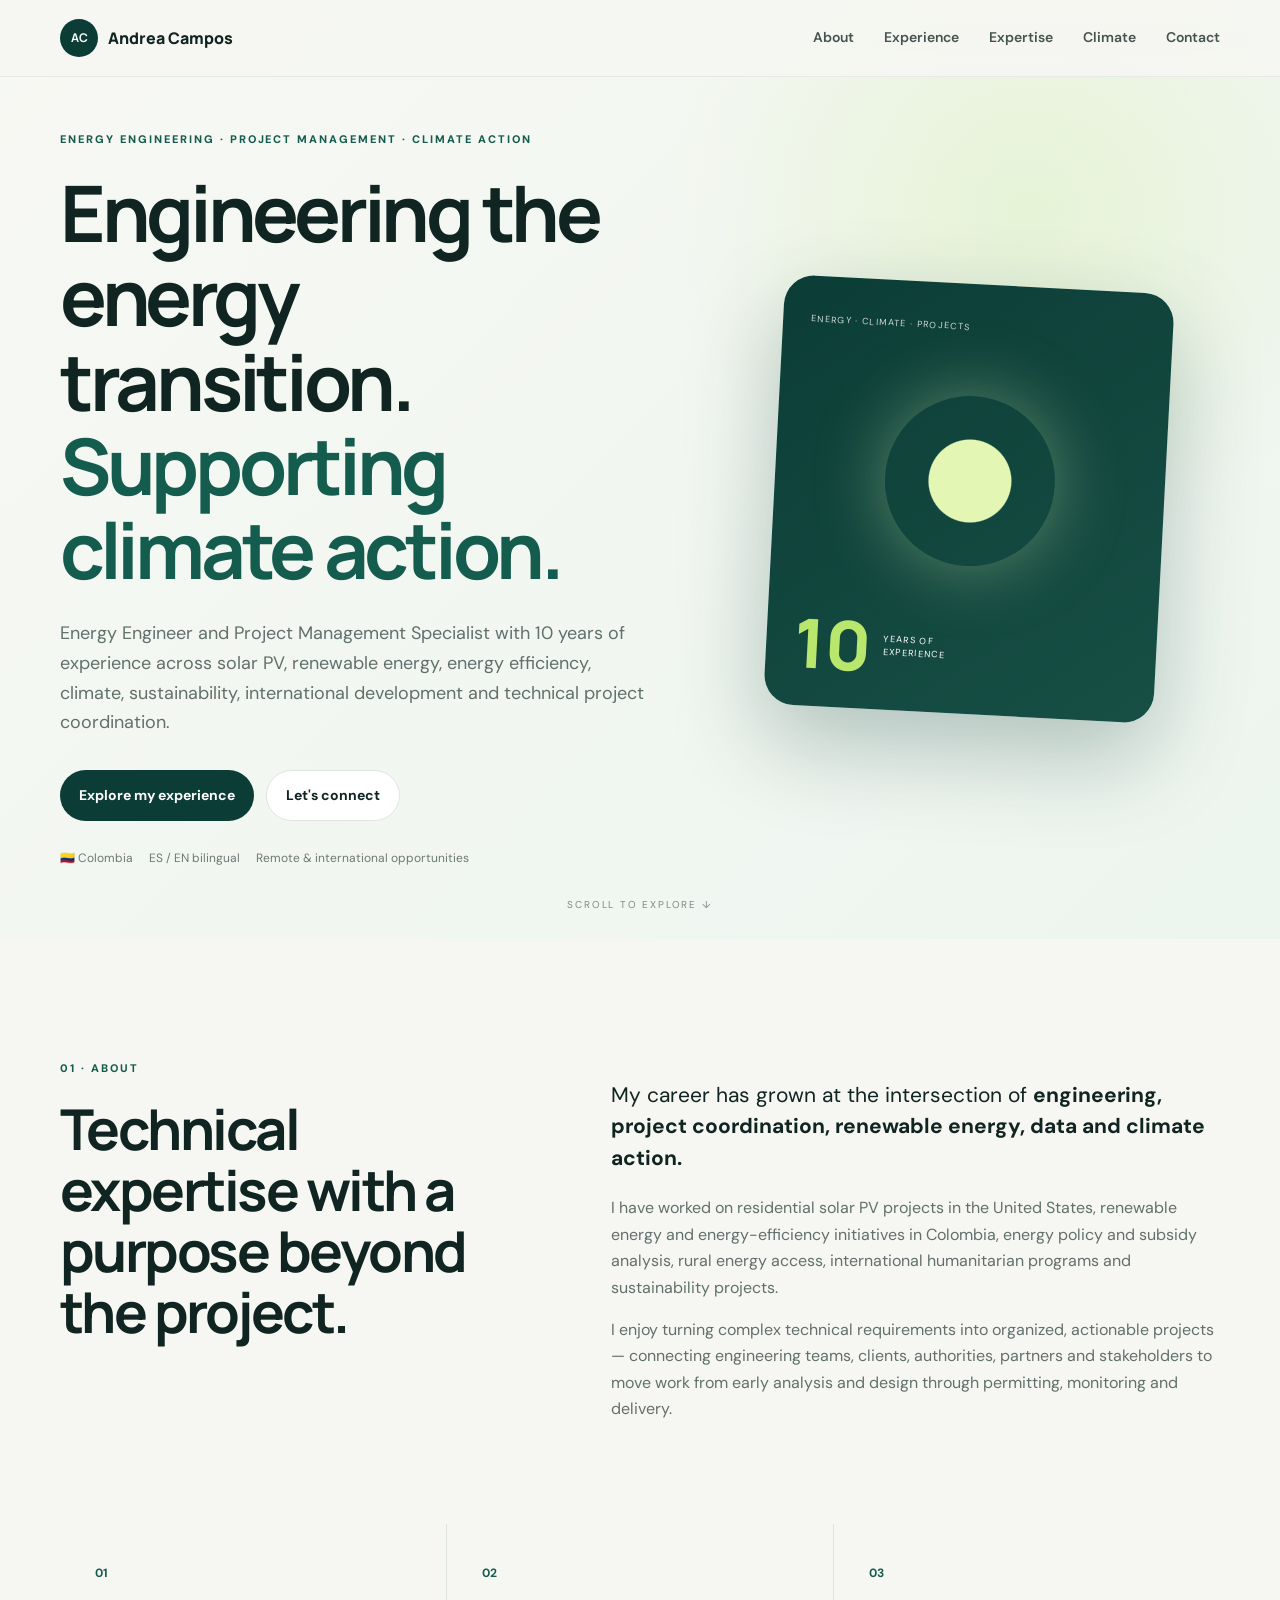
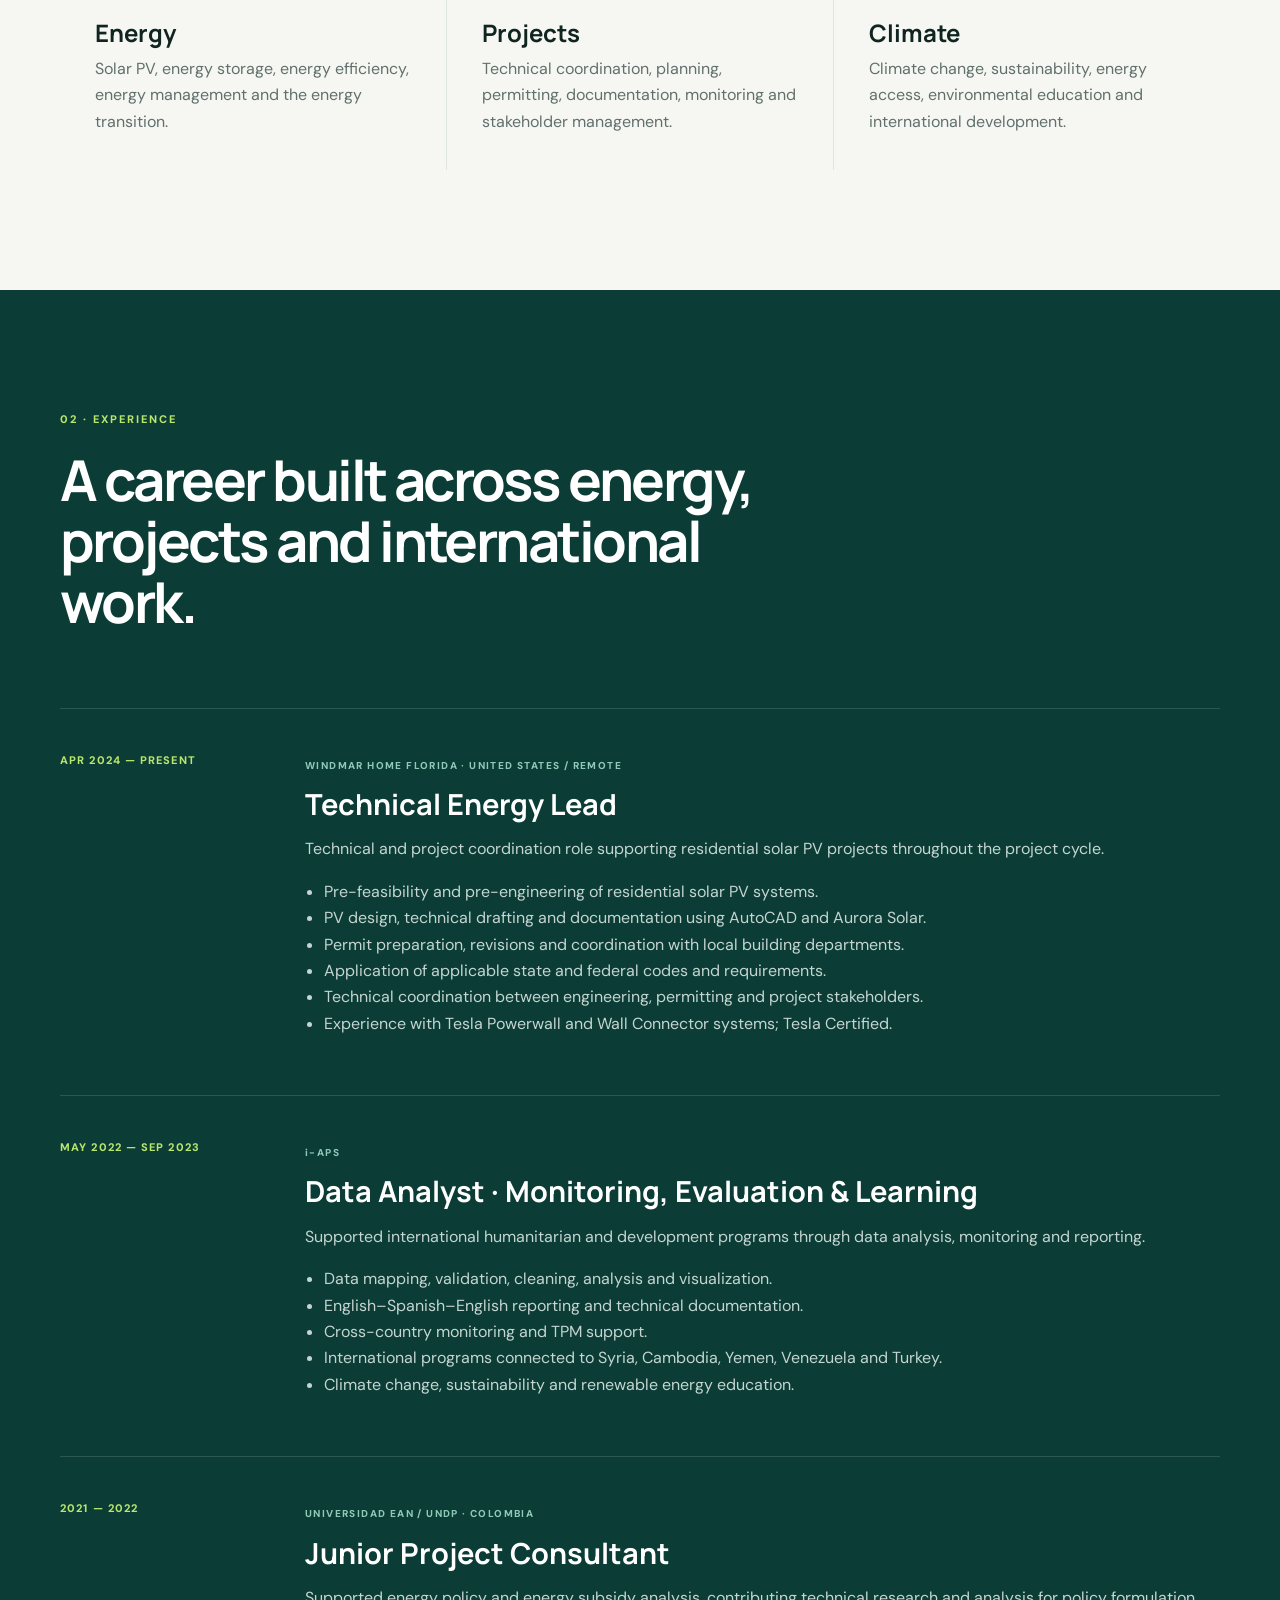
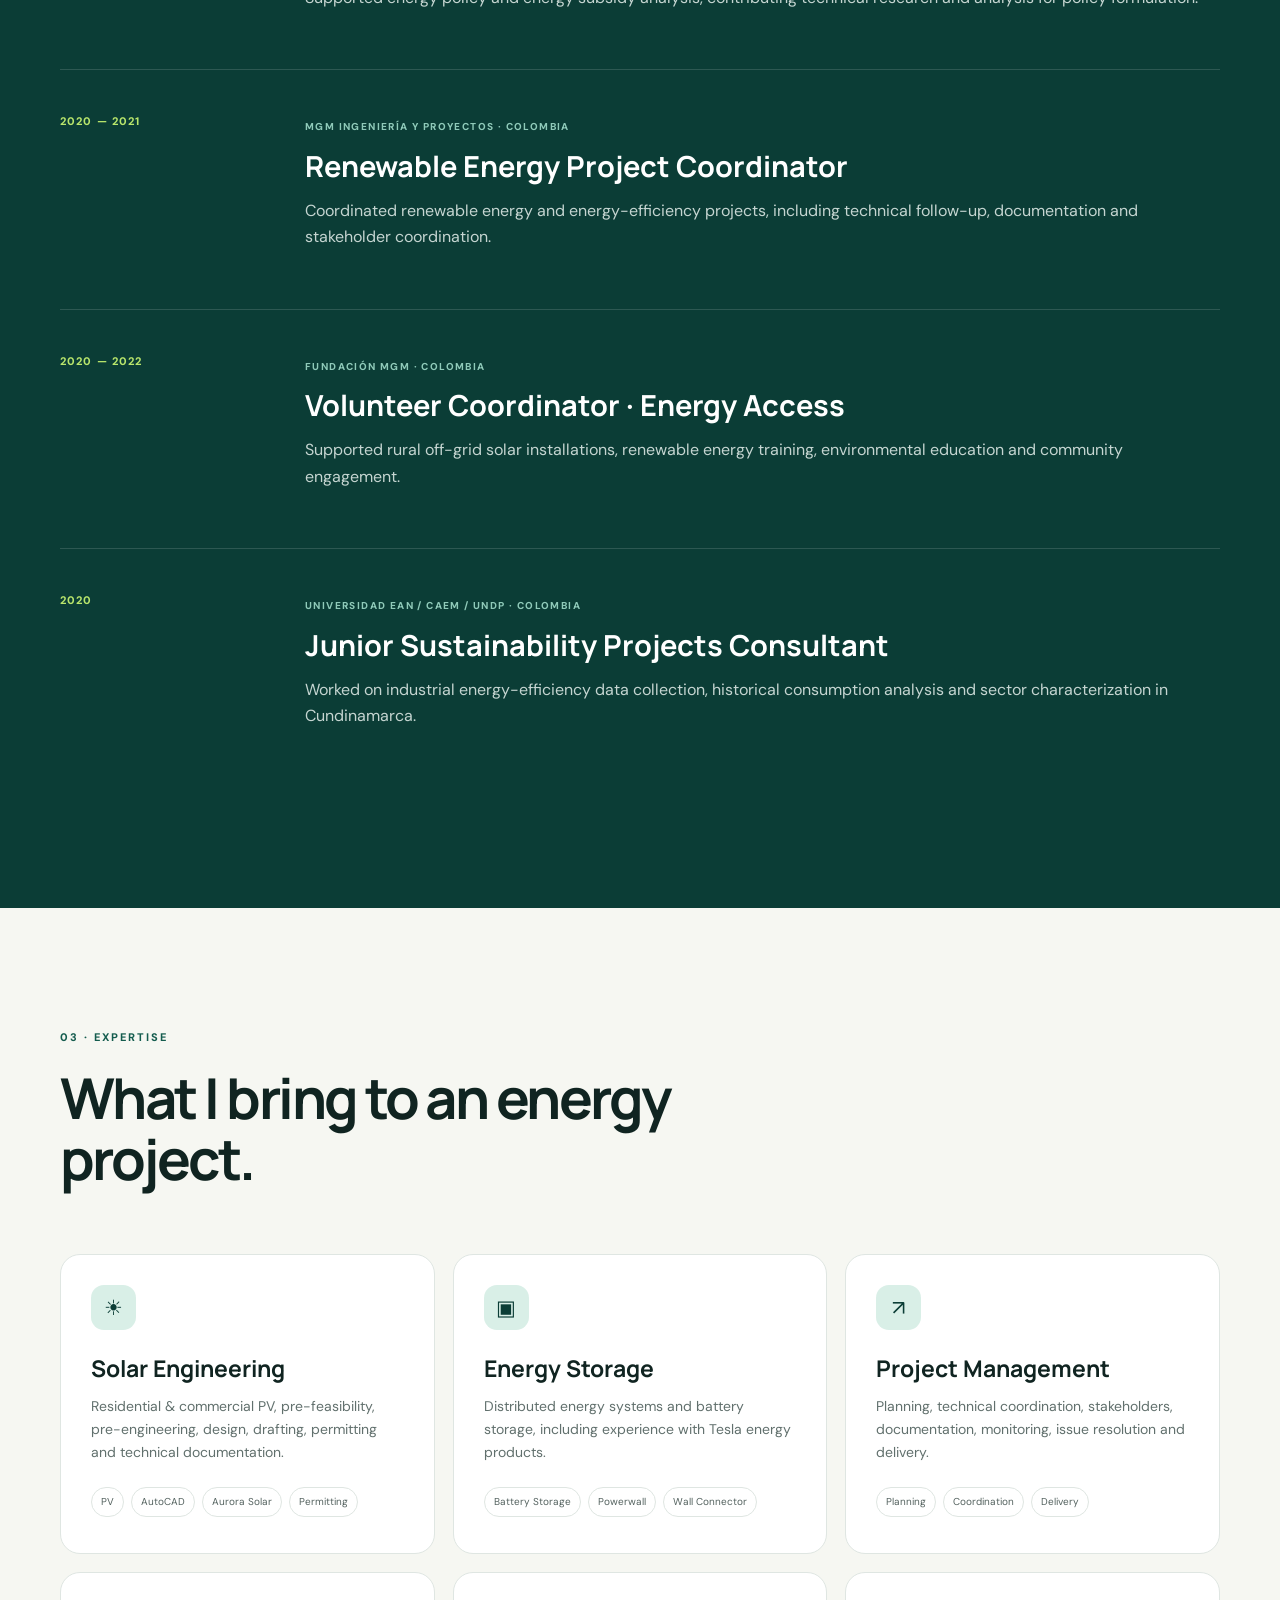
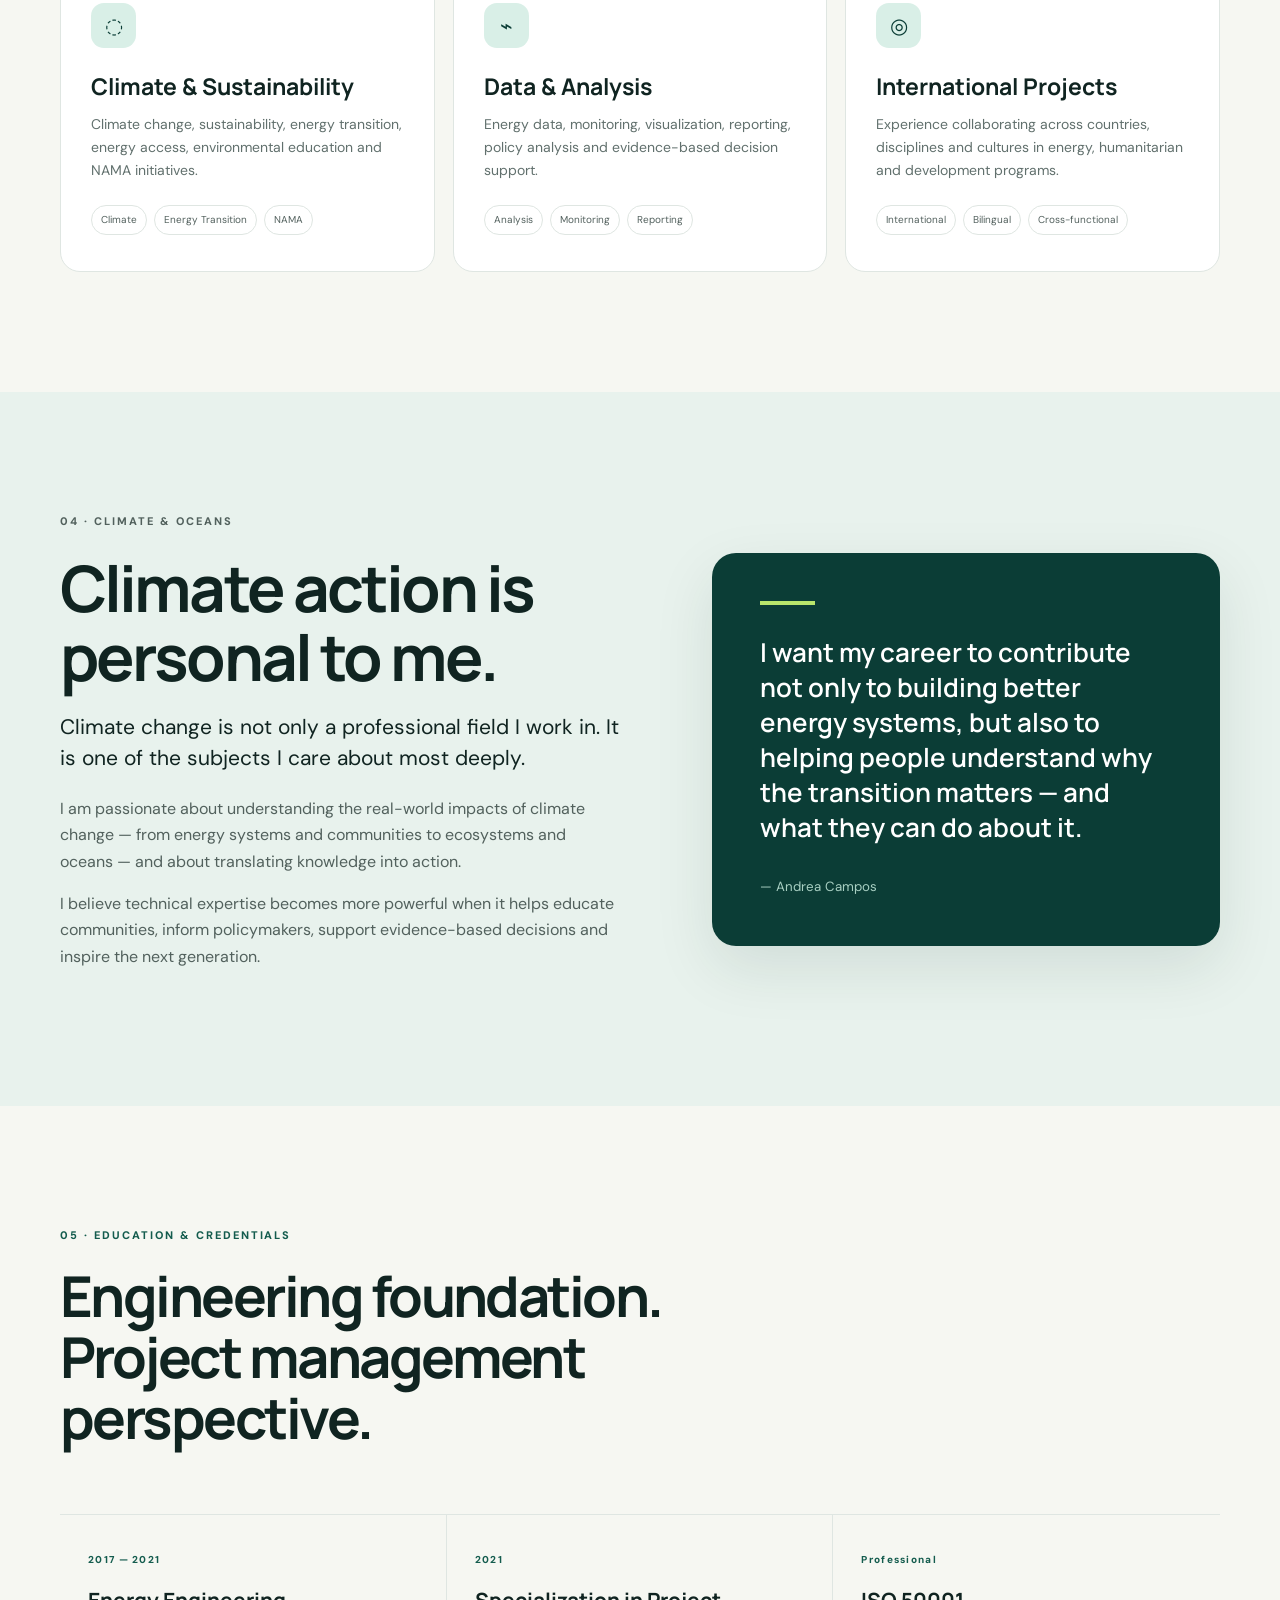
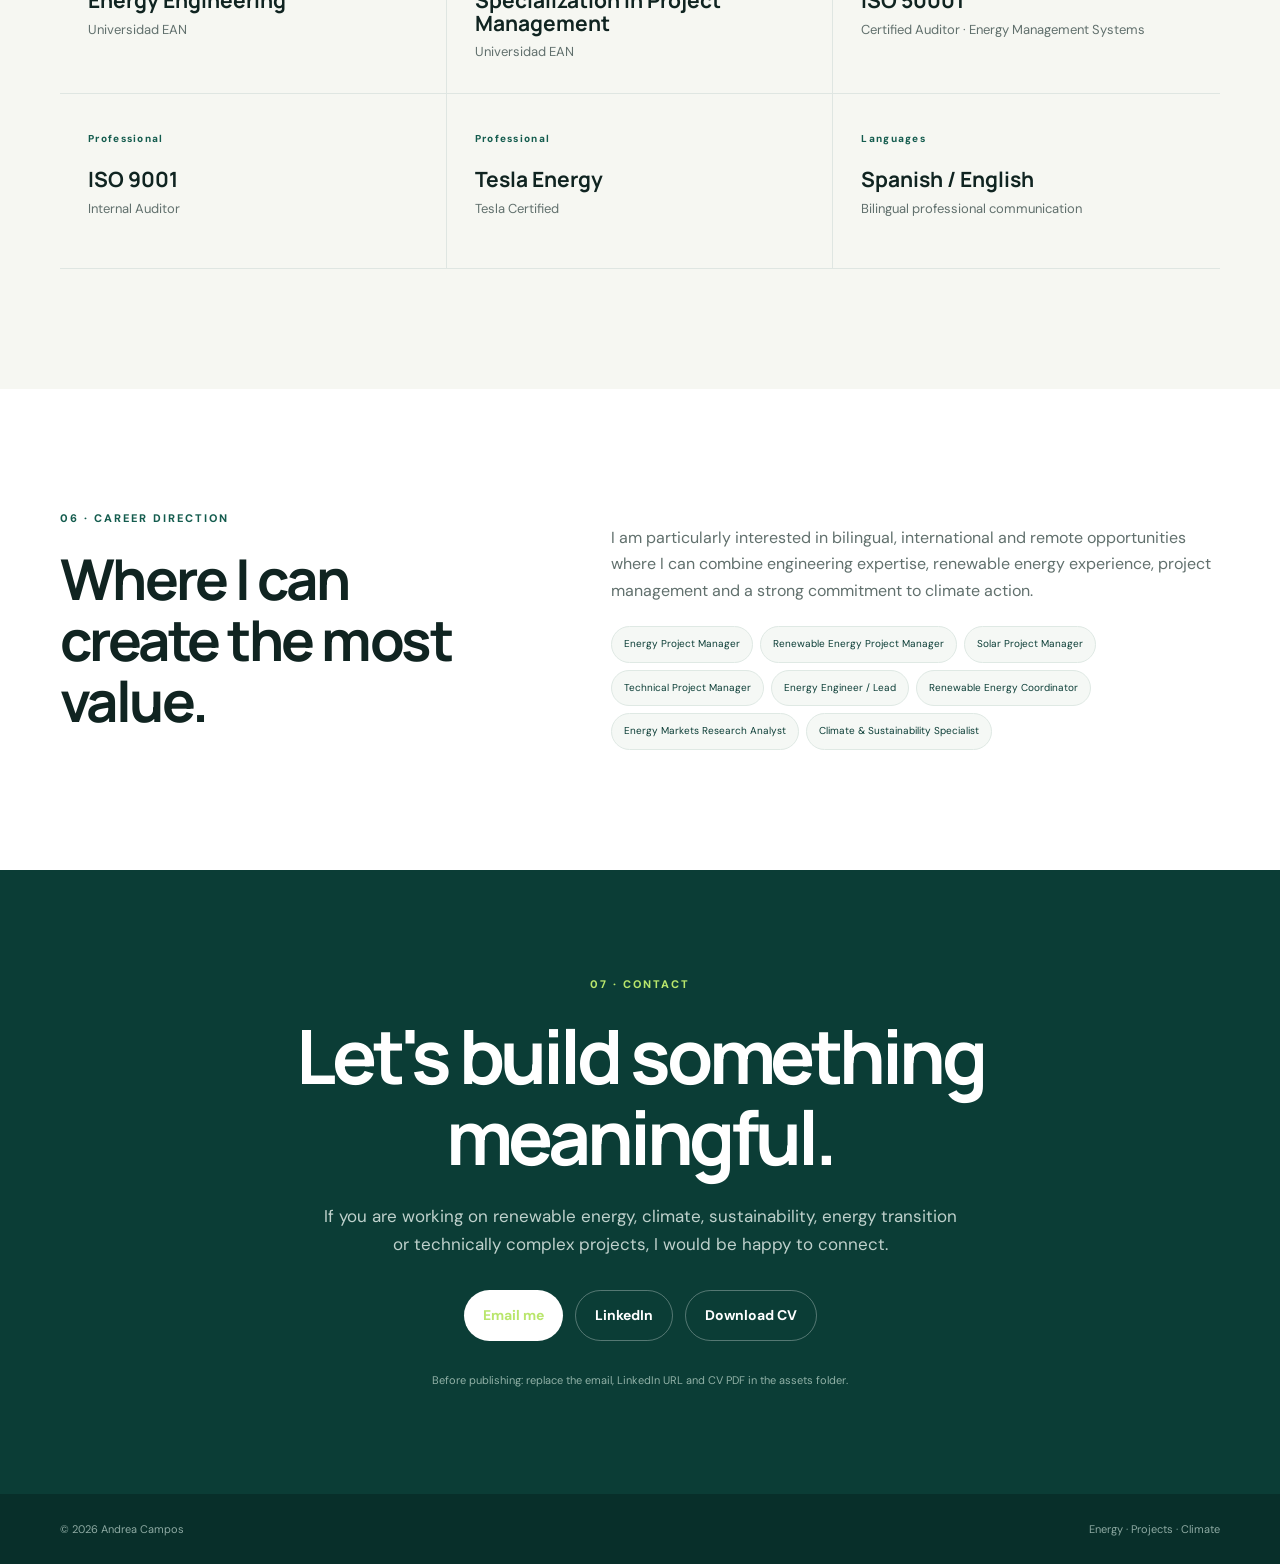
==== index.html @ 23b556a2 "Add files via upload" ====
<!doctype html><html lang="en"><head><meta charset="utf-8"><meta name="viewport" content="width=device-width,initial-scale=1"><meta name="description" content="Andrea Campos — Energy Engineer and Renewable Energy Project Professional specializing in solar PV, project management, climate and sustainability."><meta name="theme-color" content="#0b3d36"><title>Andrea Campos | Energy & Renewable Energy Project Professional</title><link rel="preconnect" href="https://fonts.googleapis.com"><link rel="preconnect" href="https://fonts.gstatic.com" crossorigin><link href="https://fonts.googleapis.com/css2?family=DM+Sans:wght@400;500;600;700&family=Manrope:wght@500;600;700;800&display=swap" rel="stylesheet"><link rel="stylesheet" href="style.css"></head><body>
<header><nav class="nav container"><a class="brand" href="#home"><b>AC</b><span>Andrea Campos</span></a><button class="menu" aria-label="Menu">☰</button><div class="links"><a href="#about">About</a><a href="#experience">Experience</a><a href="#expertise">Expertise</a><a href="#climate">Climate</a><a href="#contact">Contact</a></div></nav></header>
<main id="home">
<section class="hero"><div class="container hero-grid"><div class="reveal"><p class="eyebrow">ENERGY ENGINEERING · PROJECT MANAGEMENT · CLIMATE ACTION</p><h1>Engineering the energy transition. <em>Supporting climate action.</em></h1><p class="hero-text">Energy Engineer and Project Management Specialist with 10 years of experience across solar PV, renewable energy, energy efficiency, climate, sustainability, international development and technical project coordination.</p><div class="actions"><a class="btn primary" href="#experience">Explore my experience</a><a class="btn secondary" href="#contact">Let's connect</a></div><div class="meta"><span>🇨🇴 Colombia</span><span>ES / EN bilingual</span><span>Remote & international opportunities</span></div></div><div class="visual reveal"><div class="energy-card"><small>ENERGY · CLIMATE · PROJECTS</small><div class="sun"></div><div class="card-bottom"><strong>10</strong><span>YEARS OF<br>EXPERIENCE</span></div></div></div></div><div class="scroll">SCROLL TO EXPLORE ↓</div></section>
<section class="section" id="about"><div class="container two"><div class="reveal"><p class="eyebrow">01 · ABOUT</p><h2>Technical expertise with a purpose beyond the project.</h2></div><div class="copy reveal"><p class="lead">My career has grown at the intersection of <strong>engineering, project coordination, renewable energy, data and climate action.</strong></p><p>I have worked on residential solar PV projects in the United States, renewable energy and energy-efficiency initiatives in Colombia, energy policy and subsidy analysis, rural energy access, international humanitarian programs and sustainability projects.</p><p>I enjoy turning complex technical requirements into organized, actionable projects — connecting engineering teams, clients, authorities, partners and stakeholders to move work from early analysis and design through permitting, monitoring and delivery.</p></div></div><div class="container pillars"><article><b>01</b><h3>Energy</h3><p>Solar PV, energy storage, energy efficiency, energy management and the energy transition.</p></article><article><b>02</b><h3>Projects</h3><p>Technical coordination, planning, permitting, documentation, monitoring and stakeholder management.</p></article><article><b>03</b><h3>Climate</h3><p>Climate change, sustainability, energy access, environmental education and international development.</p></article></div></section>
<section class="section dark" id="experience"><div class="container"><div class="reveal"><p class="eyebrow light">02 · EXPERIENCE</p><h2>A career built across energy, projects and international work.</h2></div><div class="timeline">
<article class="job reveal"><div class="date">APR 2024 — PRESENT</div><div><label>WINDMAR HOME FLORIDA · UNITED STATES / REMOTE</label><h3>Technical Energy Lead</h3><p>Technical and project coordination role supporting residential solar PV projects throughout the project cycle.</p><ul><li>Pre-feasibility and pre-engineering of residential solar PV systems.</li><li>PV design, technical drafting and documentation using AutoCAD and Aurora Solar.</li><li>Permit preparation, revisions and coordination with local building departments.</li><li>Application of applicable state and federal codes and requirements.</li><li>Technical coordination between engineering, permitting and project stakeholders.</li><li>Experience with Tesla Powerwall and Wall Connector systems; Tesla Certified.</li></ul></div></article>
<article class="job reveal"><div class="date">MAY 2022 — SEP 2023</div><div><label>i-APS</label><h3>Data Analyst · Monitoring, Evaluation & Learning</h3><p>Supported international humanitarian and development programs through data analysis, monitoring and reporting.</p><ul><li>Data mapping, validation, cleaning, analysis and visualization.</li><li>English–Spanish–English reporting and technical documentation.</li><li>Cross-country monitoring and TPM support.</li><li>International programs connected to Syria, Cambodia, Yemen, Venezuela and Turkey.</li><li>Climate change, sustainability and renewable energy education.</li></ul></div></article>
<article class="job reveal"><div class="date">2021 — 2022</div><div><label>UNIVERSIDAD EAN / UNDP · COLOMBIA</label><h3>Junior Project Consultant</h3><p>Supported energy policy and energy subsidy analysis, contributing technical research and analysis for policy formulation.</p></div></article>
<article class="job reveal"><div class="date">2020 — 2021</div><div><label>MGM INGENIERÍA Y PROYECTOS · COLOMBIA</label><h3>Renewable Energy Project Coordinator</h3><p>Coordinated renewable energy and energy-efficiency projects, including technical follow-up, documentation and stakeholder coordination.</p></div></article>
<article class="job reveal"><div class="date">2020 — 2022</div><div><label>FUNDACIÓN MGM · COLOMBIA</label><h3>Volunteer Coordinator · Energy Access</h3><p>Supported rural off-grid solar installations, renewable energy training, environmental education and community engagement.</p></div></article>
<article class="job reveal"><div class="date">2020</div><div><label>UNIVERSIDAD EAN / CAEM / UNDP · COLOMBIA</label><h3>Junior Sustainability Projects Consultant</h3><p>Worked on industrial energy-efficiency data collection, historical consumption analysis and sector characterization in Cundinamarca.</p></div></article>
</div></div></section>
<section class="section" id="expertise"><div class="container"><div class="reveal"><p class="eyebrow">03 · EXPERTISE</p><h2>What I bring to an energy project.</h2></div><div class="cards">
<article class="card reveal"><i>☀</i><h3>Solar Engineering</h3><p>Residential & commercial PV, pre-feasibility, pre-engineering, design, drafting, permitting and technical documentation.</p><div class="tags"><span>PV</span><span>AutoCAD</span><span>Aurora Solar</span><span>Permitting</span></div></article>
<article class="card reveal"><i>▣</i><h3>Energy Storage</h3><p>Distributed energy systems and battery storage, including experience with Tesla energy products.</p><div class="tags"><span>Battery Storage</span><span>Powerwall</span><span>Wall Connector</span></div></article>
<article class="card reveal"><i>↗</i><h3>Project Management</h3><p>Planning, technical coordination, stakeholders, documentation, monitoring, issue resolution and delivery.</p><div class="tags"><span>Planning</span><span>Coordination</span><span>Delivery</span></div></article>
<article class="card reveal"><i>◌</i><h3>Climate & Sustainability</h3><p>Climate change, sustainability, energy transition, energy access, environmental education and NAMA initiatives.</p><div class="tags"><span>Climate</span><span>Energy Transition</span><span>NAMA</span></div></article>
<article class="card reveal"><i>⌁</i><h3>Data & Analysis</h3><p>Energy data, monitoring, visualization, reporting, policy analysis and evidence-based decision support.</p><div class="tags"><span>Analysis</span><span>Monitoring</span><span>Reporting</span></div></article>
<article class="card reveal"><i>◎</i><h3>International Projects</h3><p>Experience collaborating across countries, disciplines and cultures in energy, humanitarian and development programs.</p><div class="tags"><span>International</span><span>Bilingual</span><span>Cross-functional</span></div></article>
</div></div></section>
<section class="section climate" id="climate"><div class="container climate-grid"><div class="reveal"><p class="eyebrow">04 · CLIMATE & OCEANS</p><h2>Climate action is personal to me.</h2><p class="lead">Climate change is not only a professional field I work in. It is one of the subjects I care about most deeply.</p><p>I am passionate about understanding the real-world impacts of climate change — from energy systems and communities to ecosystems and oceans — and about translating knowledge into action.</p><p>I believe technical expertise becomes more powerful when it helps educate communities, inform policymakers, support evidence-based decisions and inspire the next generation.</p></div><aside class="quote reveal"><b></b><blockquote>I want my career to contribute not only to building better energy systems, but also to helping people understand why the transition matters — and what they can do about it.</blockquote><small>— Andrea Campos</small></aside></div></section>
<section class="section" id="credentials"><div class="container"><div class="reveal"><p class="eyebrow">05 · EDUCATION & CREDENTIALS</p><h2>Engineering foundation. Project management perspective.</h2></div><div class="credentials"><article class="reveal"><small>2017 — 2021</small><h3>Energy Engineering</h3><p>Universidad EAN</p></article><article class="reveal"><small>2021</small><h3>Specialization in Project Management</h3><p>Universidad EAN</p></article><article class="reveal"><small>Professional</small><h3>ISO 50001</h3><p>Certified Auditor · Energy Management Systems</p></article><article class="reveal"><small>Professional</small><h3>ISO 9001</h3><p>Internal Auditor</p></article><article class="reveal"><small>Professional</small><h3>Tesla Energy</h3><p>Tesla Certified</p></article><article class="reveal"><small>Languages</small><h3>Spanish / English</h3><p>Bilingual professional communication</p></article></div></div></section>
<section class="section career"><div class="container two"><div class="reveal"><p class="eyebrow">06 · CAREER DIRECTION</p><h2>Where I can create the most value.</h2></div><div class="copy reveal"><p>I am particularly interested in bilingual, international and remote opportunities where I can combine engineering expertise, renewable energy experience, project management and a strong commitment to climate action.</p><div class="roles"><span>Energy Project Manager</span><span>Renewable Energy Project Manager</span><span>Solar Project Manager</span><span>Technical Project Manager</span><span>Energy Engineer / Lead</span><span>Renewable Energy Coordinator</span><span>Energy Markets Research Analyst</span><span>Climate & Sustainability Specialist</span></div></div></div></section>
<section class="contact" id="contact"><div class="container contact-inner reveal"><p class="eyebrow light">07 · CONTACT</p><h2>Let's build something meaningful.</h2><p>If you are working on renewable energy, climate, sustainability, energy transition or technically complex projects, I would be happy to connect.</p><div class="actions center"><a class="btn light" href="mailto:YOUR_andeamatea@gmail.com">Email me</a><a class="btn outline" href="https://www.linkedin.com/in/andrea-campos-b660501aa/" target="_blank" rel="noopener">LinkedIn</a><a class="btn outline" href="assets/Andrea-Campos-CV.pdf" download>Download CV</a></div><small class="note">Before publishing: replace the email, LinkedIn URL and CV PDF in the assets folder.</small></div></section></main>
<footer><div class="container foot"><span>© <span id="year"></span> Andrea Campos</span><span>Energy · Projects · Climate</span></div></footer><script src="script.js"></script></body></html>
---- style.css ----
:root{--ink:#102421;--muted:#61706d;--green:#0b3d36;--green2:#145c4e;--mint:#d9efe7;--cream:#f6f7f2;--white:#fff;--line:#dfe6e2;--accent:#b9e66c;--shadow:0 22px 60px rgba(10,45,38,.1)}*{box-sizing:border-box}html{scroll-behavior:smooth}body{margin:0;color:var(--ink);background:var(--cream);font-family:"DM Sans",sans-serif;line-height:1.65}h1,h2,h3{font-family:Manrope,sans-serif;line-height:1.08;margin:0}a{color:inherit;text-decoration:none}.container{width:min(1160px,calc(100% - 48px));margin:auto}header{position:fixed;top:0;left:0;right:0;z-index:50;background:#f6f7f2e8;backdrop-filter:blur(14px);border-bottom:1px solid #dfe6e2bf}.nav{height:76px;display:flex;align-items:center;justify-content:space-between}.brand{display:flex;align-items:center;gap:10px;font-weight:800;font-family:Manrope}.brand b{display:grid;place-items:center;width:38px;height:38px;border-radius:50%;background:var(--green);color:#fff;font-size:12px}.links{display:flex;gap:30px;font-size:14px;font-weight:600}.links a{opacity:.78}.menu{display:none;border:0;background:none;font-size:24px}.hero{min-height:100vh;display:grid;align-items:center;padding:130px 0 70px;position:relative;overflow:hidden;background:radial-gradient(circle at 80% 22%,#b9e66c33,transparent 28%),linear-gradient(135deg,#f7f8f3,#edf5ef)}.hero-grid{display:grid;grid-template-columns:1.08fr .92fr;gap:70px;align-items:center}.eyebrow{color:var(--green2);font-size:11px;letter-spacing:.18em;font-weight:800;margin:0 0 22px}.light{color:var(--accent)!important}.hero h1{font-size:clamp(46px,6.1vw,78px);letter-spacing:-.055em}.hero h1 em{font-style:normal;color:var(--green2)}.hero-text{max-width:700px;font-size:18px;color:var(--muted);margin:28px 0 32px}.actions{display:flex;flex-wrap:wrap;gap:12px}.btn{display:inline-flex;align-items:center;justify-content:center;padding:13px 19px;border-radius:999px;font-weight:700;font-size:14px;transition:.2s}.primary{background:var(--green);color:#fff}.primary:hover{transform:translateY(-2px);box-shadow:0 10px 25px #0b3d3633}.secondary{border:1px solid var(--line);background:#fff}.meta{display:flex;flex-wrap:wrap;gap:16px;margin-top:28px;font-size:12px;color:#6b7976}.visual{min-height:480px;display:grid;place-items:center}.energy-card{width:min(390px,80vw);height:430px;border-radius:30px;padding:28px;background:linear-gradient(145deg,#0b3d36,#174f45);color:#fff;box-shadow:0 35px 90px #0b3d3647;position:relative;overflow:hidden;transform:rotate(3deg)}.energy-card small{font-size:9px;letter-spacing:.15em;opacity:.8}.sun{position:absolute;top:112px;left:50%;transform:translateX(-50%);width:170px;height:170px;border-radius:50%;background:radial-gradient(circle,#e4f6b4 0 34%,#e4f6b400 35%);box-shadow:0 0 70px #e4f6b45c}.card-bottom{position:absolute;left:28px;bottom:30px;display:flex;align-items:center;gap:12px}.card-bottom strong{font:800 68px/1 Manrope;color:var(--accent)}.card-bottom span{font-size:9px;line-height:1.45;letter-spacing:.15em}.scroll{position:absolute;bottom:25px;left:50%;transform:translateX(-50%);font-size:10px;letter-spacing:.18em;color:#7d8986}.section{padding:120px 0}.two{display:grid;grid-template-columns:.85fr 1.15fr;gap:100px}.section h2{font-size:clamp(34px,4.4vw,58px);letter-spacing:-.045em;max-width:700px}.copy{max-width:690px;color:var(--muted);font-size:16px}.lead{font-size:21px!important;line-height:1.5;color:var(--ink)!important}.pillars{display:grid;grid-template-columns:repeat(3,1fr);gap:1px;margin-top:85px;background:var(--line)}.pillars article{background:var(--cream);padding:35px;min-height:210px}.pillars b{color:var(--green2);font-size:12px}.pillars h3{margin:35px 0 10px;font-size:24px}.pillars p{color:var(--muted);margin:0}.dark{background:var(--green);color:#fff}.dark h2{color:#fff}.timeline{margin-top:75px}.job{display:grid;grid-template-columns:190px 1fr;gap:55px;padding:42px 0;border-top:1px solid #ffffff24}.date{color:var(--accent);font-size:11px;font-weight:800;letter-spacing:.1em}.job label{color:#8fcab9;font-size:10px;font-weight:800;letter-spacing:.14em}.job h3{font-size:29px;margin:12px 0}.job p,.job li{color:#c5d5d1}.job ul{padding-left:19px}.cards{display:grid;grid-template-columns:repeat(3,1fr);gap:18px;margin-top:65px}.card{background:#fff;border:1px solid var(--line);border-radius:20px;padding:30px;min-height:300px;transition:.25s}.card:hover{transform:translateY(-5px);box-shadow:var(--shadow);border-color:#c9ddd5}.card i{display:grid;place-items:center;width:45px;height:45px;border-radius:13px;background:var(--mint);color:var(--green);font-style:normal;font-size:21px}.card h3{margin:26px 0 12px;font-size:23px}.card p{color:var(--muted);font-size:14px}.tags,.roles{display:flex;flex-wrap:wrap;gap:7px;margin-top:22px}.tags span,.roles span{border:1px solid var(--line);border-radius:999px;padding:6px 9px;font-size:10px;color:#53615e}.climate{background:#e8f2ed}.climate-grid{display:grid;grid-template-columns:1.05fr .95fr;gap:90px;align-items:center}.climate h2{font-size:clamp(40px,5vw,65px)}.climate p{color:#52615d;max-width:690px}.quote{background:var(--green);color:#fff;padding:48px;border-radius:24px;box-shadow:var(--shadow)}.quote b{display:block;width:55px;height:4px;background:var(--accent);margin-bottom:30px}.quote blockquote{margin:0;font:600 26px/1.35 Manrope}.quote small{display:block;margin-top:30px;color:#a8cfc2}.credentials{display:grid;grid-template-columns:repeat(3,1fr);margin-top:65px;border-top:1px solid var(--line)}.credentials article{padding:30px 28px;border-bottom:1px solid var(--line);border-right:1px solid var(--line);min-height:175px}.credentials article:nth-child(3n){border-right:0}.credentials small{color:var(--green2);font-size:10px;font-weight:800;letter-spacing:.13em}.credentials h3{margin:18px 0 7px;font-size:21px}.credentials p{color:var(--muted);font-size:13px;margin:0}.career{background:#fff}.roles span{padding:9px 12px;color:var(--green);background:#f5f8f5;border-color:#dfe9e4}.contact{background:var(--green);color:#fff;padding:105px 0}.contact-inner{text-align:center;max-width:850px}.contact h2{font-size:clamp(42px,6vw,75px);letter-spacing:-.055em}.contact-inner>p:not(.eyebrow):not(.note){max-width:650px;margin:25px auto 32px;color:#bfd1cc;font-size:17px}.center{justify-content:center}.light.btn{background:#fff;color:var(--green)}.outline{border:1px solid #ffffff4d;color:#fff}.note{display:block;font-size:11px;color:#91b1a7;margin-top:30px}.foot{min-height:70px;display:flex;justify-content:space-between;align-items:center;color:#8eaaa3;font-size:11px}footer{background:#082f2a}.reveal{opacity:0;transform:translateY(18px);transition:.7s ease}.reveal.visible{opacity:1;transform:none}@media(max-width:900px){.hero-grid,.two,.climate-grid{grid-template-columns:1fr;gap:50px}.cards{grid-template-columns:repeat(2,1fr)}.credentials{grid-template-columns:repeat(2,1fr)}}@media(max-width:700px){.container{width:calc(100% - 32px)}.links{display:none;position:absolute;top:76px;left:0;right:0;background:var(--cream);padding:20px 16px;flex-direction:column;gap:16px;border-bottom:1px solid var(--line)}.links.open{display:flex}.menu{display:block}.hero h1{font-size:46px}.visual{min-height:380px}.energy-card{height:370px}.pillars,.cards,.credentials{grid-template-columns:1fr}.pillars{background:transparent;gap:12px}.pillars article{border:1px solid var(--line);border-radius:15px}.job{grid-template-columns:1fr;gap:12px}.section{padding:82px 0}.quote{padding:32px}.quote blockquote{font-size:21px}.credentials article,.credentials article:nth-child(3n){border-right:0}.foot{flex-direction:column;justify-content:center;gap:5px}}
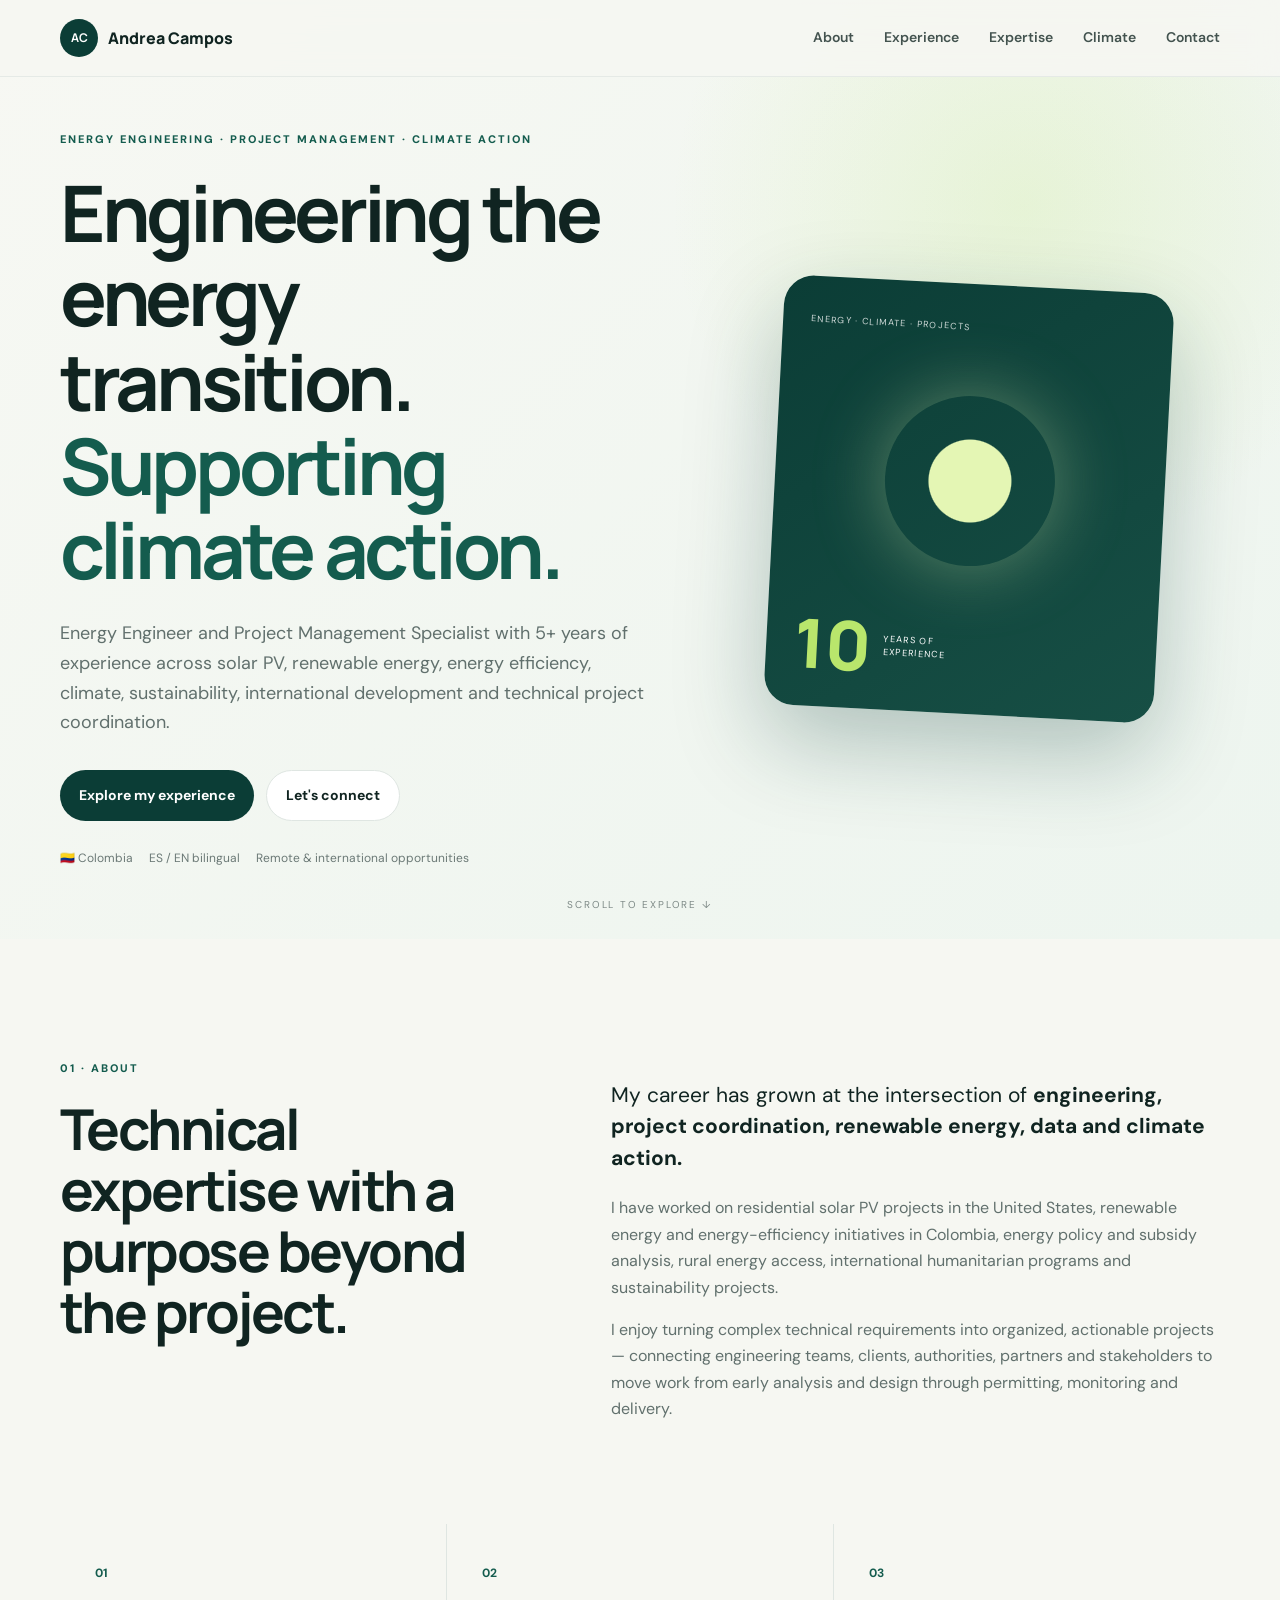
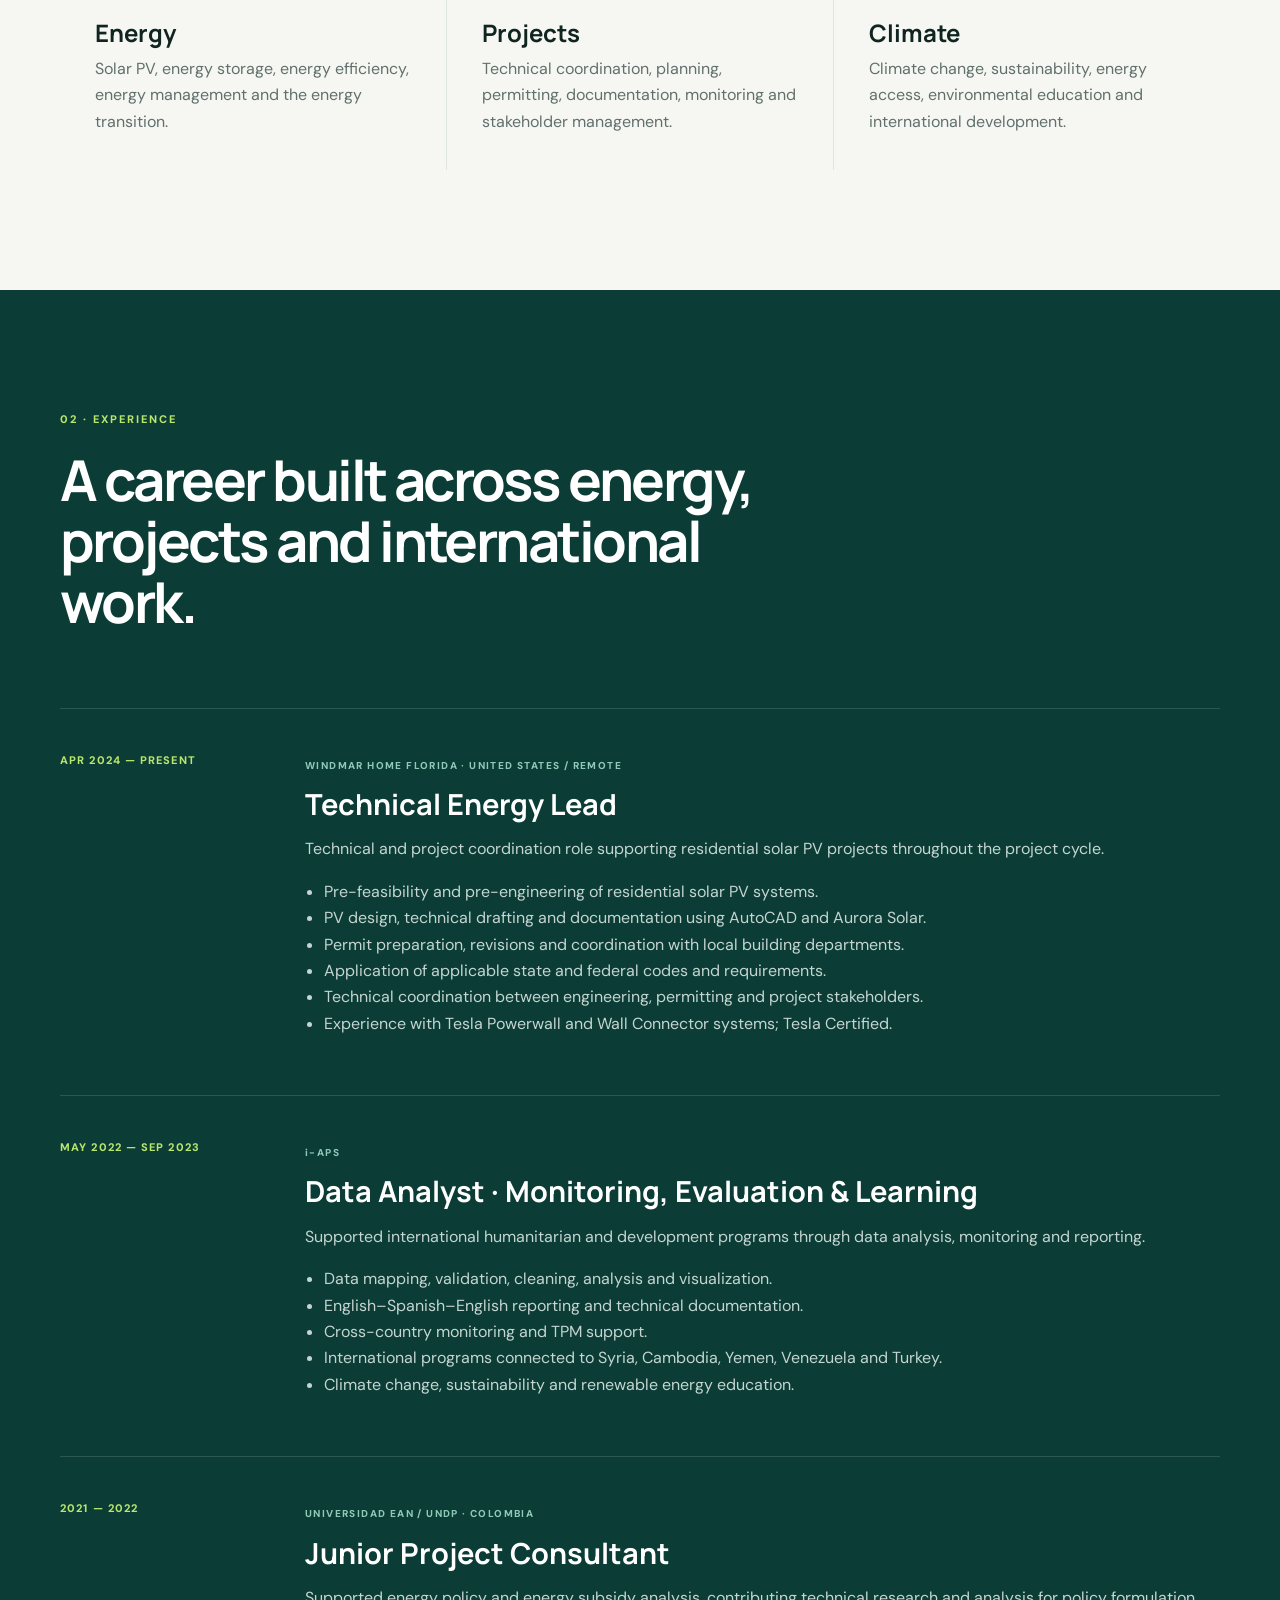
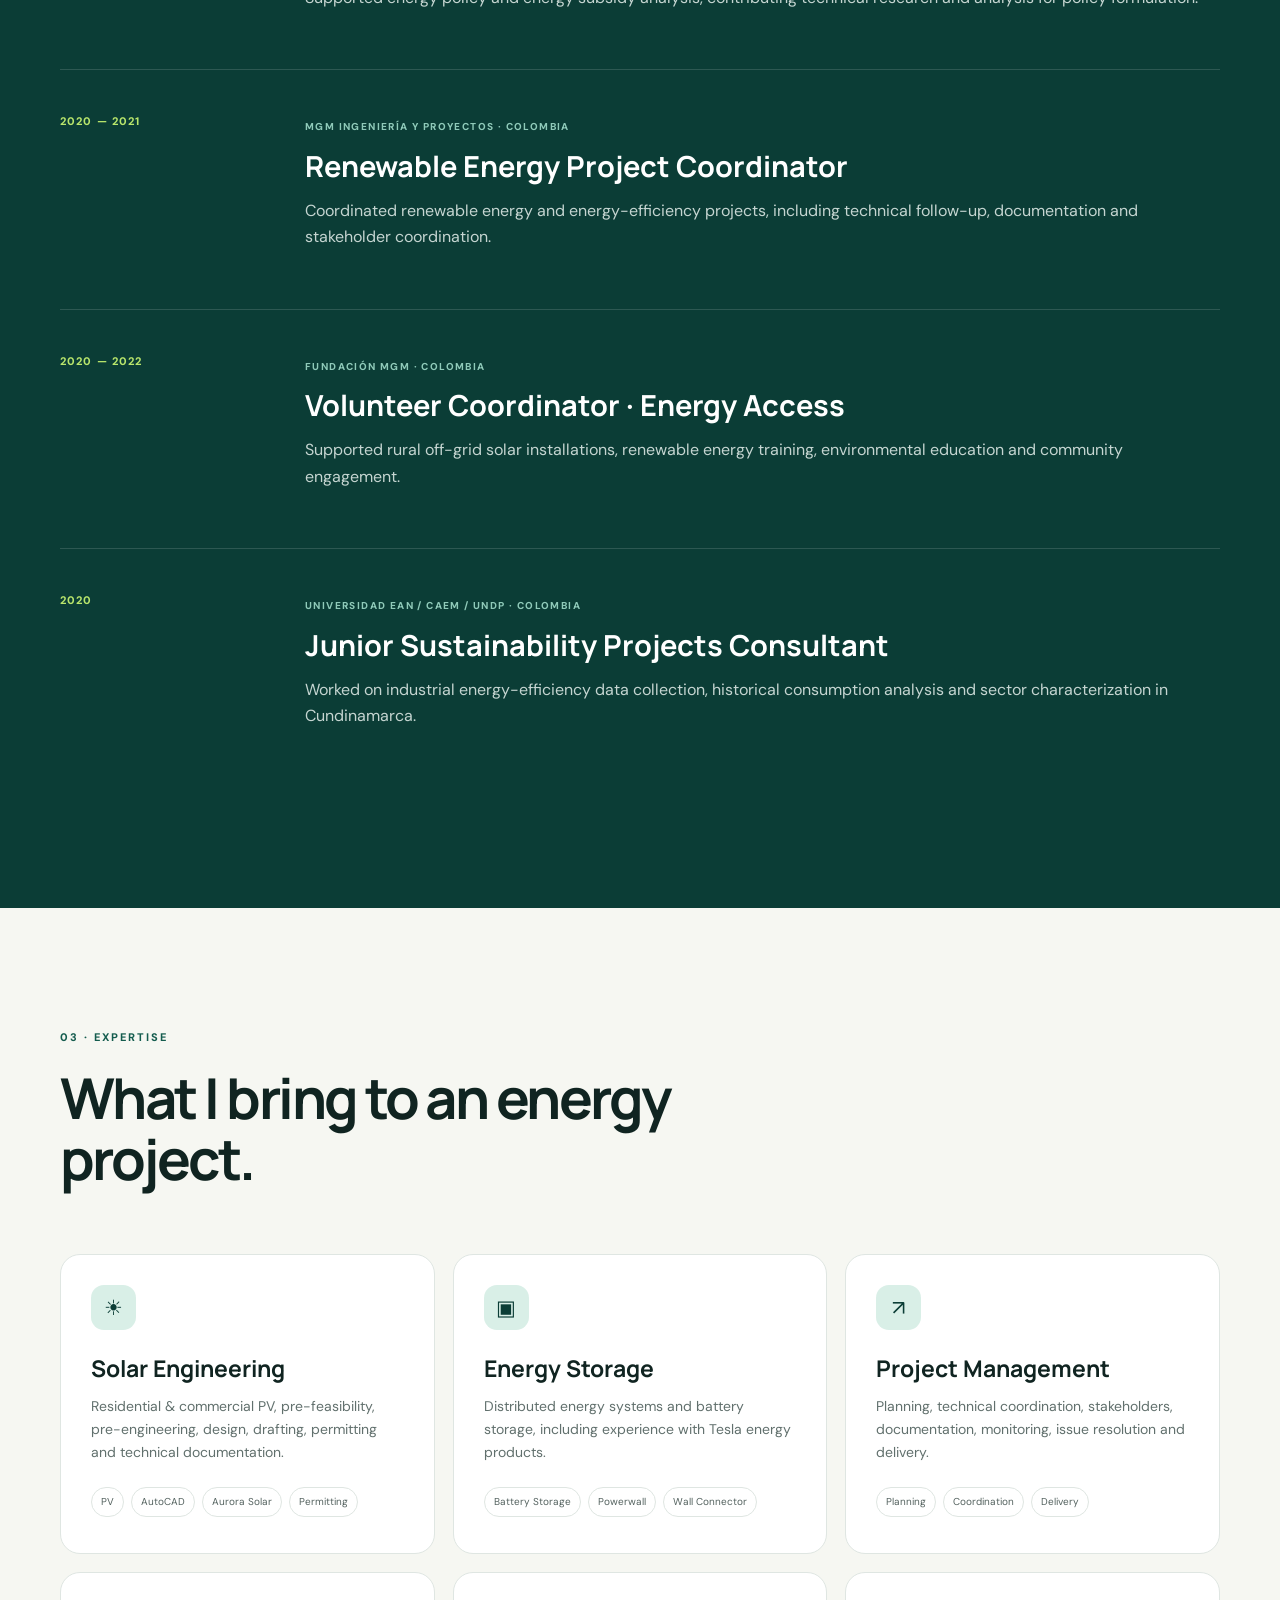
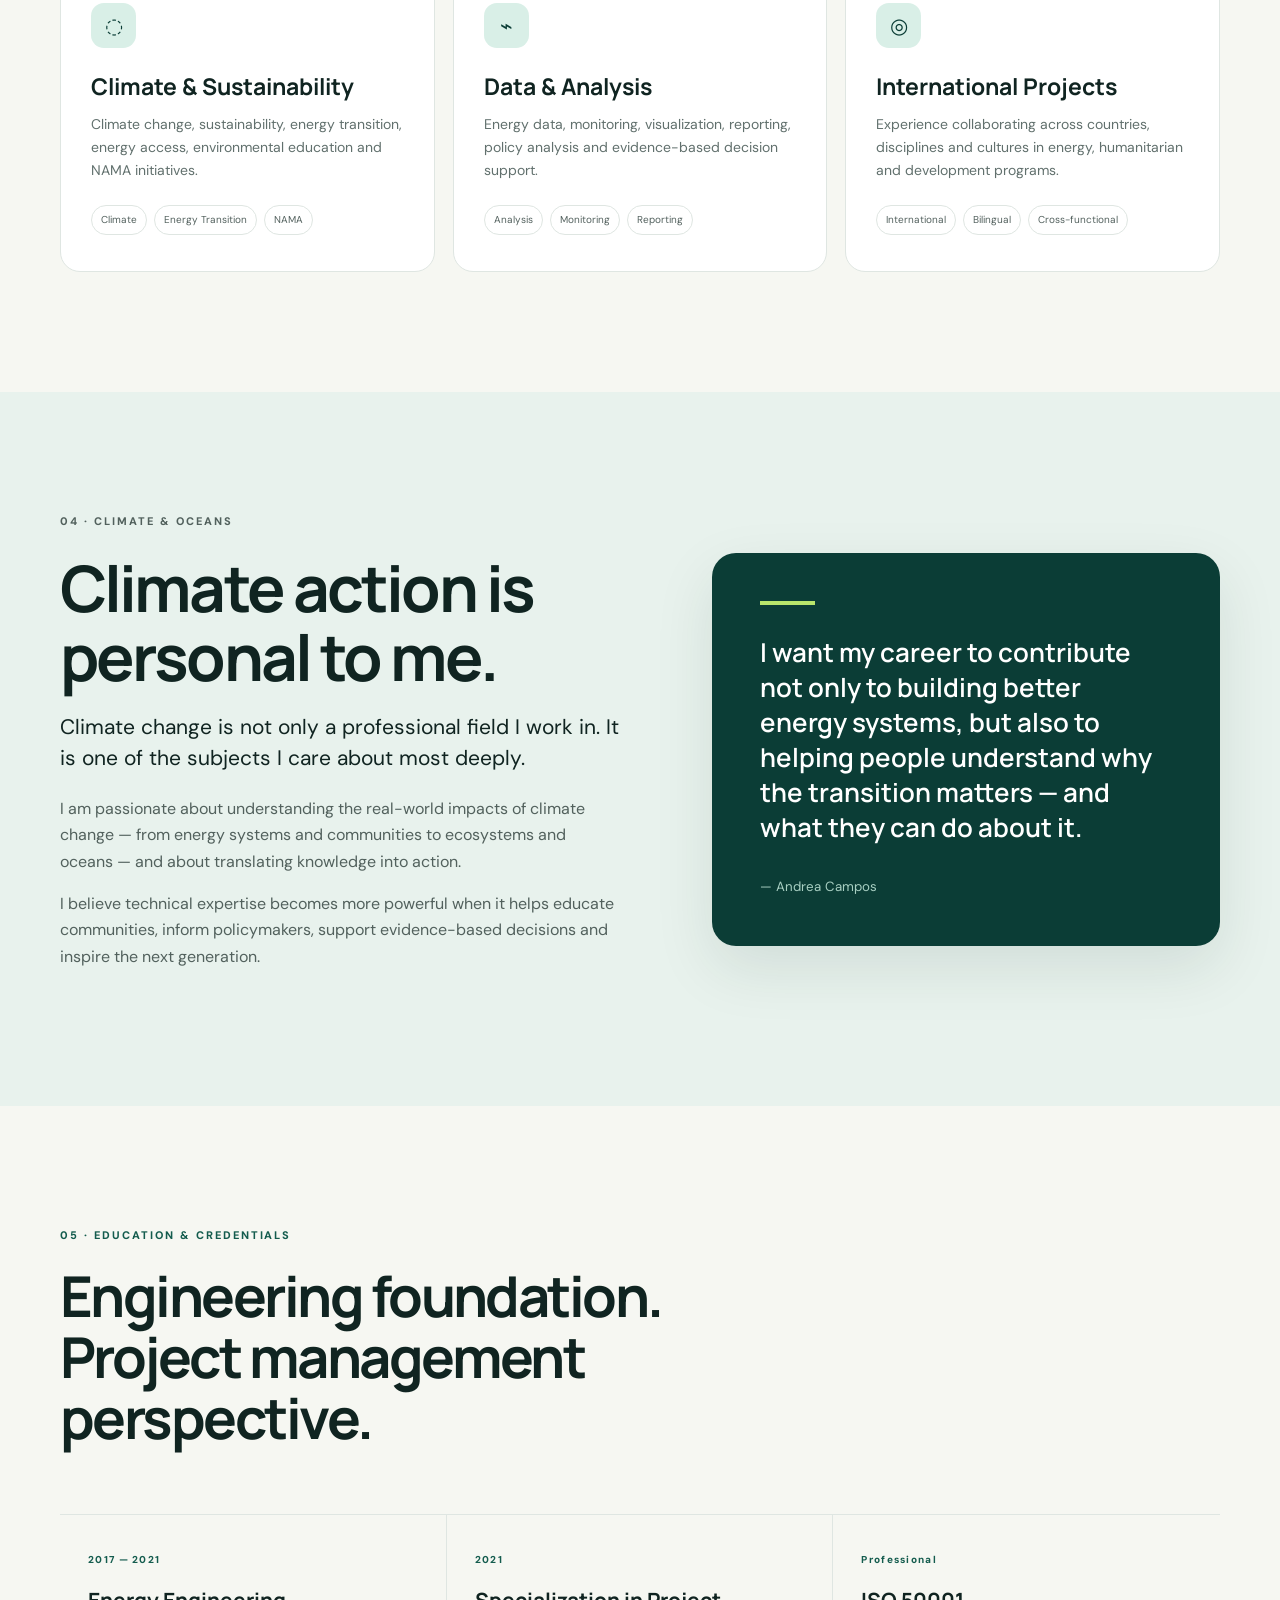
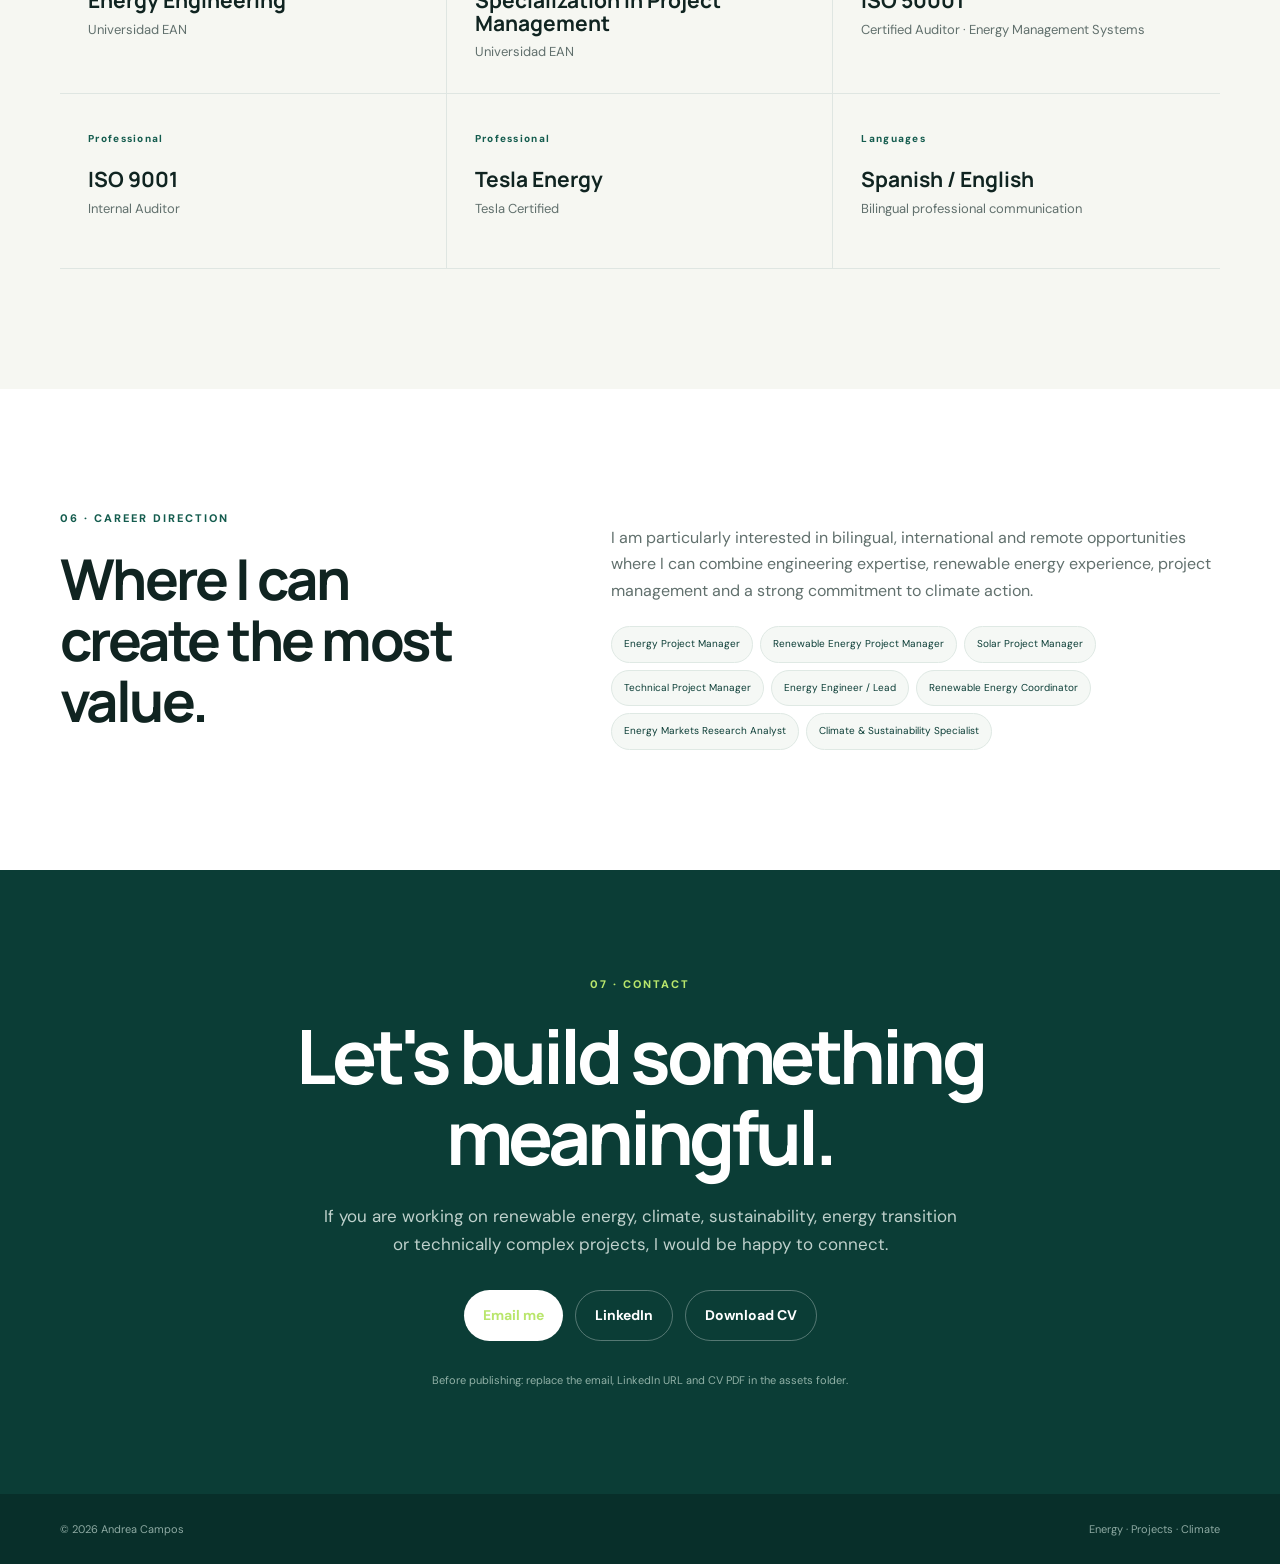
==== commit 29acc817: "Update index.html" ====
--- a/index.html
+++ b/index.html
@@ -1,7 +1,7 @@
-<!doctype html><html lang="en"><head><meta charset="utf-8"><meta name="viewport" content="width=device-width,initial-scale=1"><meta name="description" content="Andrea Campos — Energy Engineer and Renewable Energy Project Professional specializing in solar PV, project management, climate and sustainability."><meta name="theme-color" content="#0b3d36"><title>Andrea Campos | Energy & Renewable Energy Project Professional</title><link rel="preconnect" href="https://fonts.googleapis.com"><link rel="preconnect" href="https://fonts.gstatic.com" crossorigin><link href="https://fonts.googleapis.com/css2?family=DM+Sans:wght@400;500;600;700&family=Manrope:wght@500;600;700;800&display=swap" rel="stylesheet"><link rel="stylesheet" href="style.css"></head><body>
+<!doctype html><html lang="en"><head><meta charset="utf-8"><meta name="viewport" content="width=device-width,initial-scale=1"><meta name="description" content="Andrea Campos — Energy Engineer and Renewable Energy Project Professional specializing in solar PV, project management, climate change, data analysis and sustainability."><meta name="theme-color" content="#0b3d36"><title>Andrea Campos | Energy & Renewable Energy Project Professional</title><link rel="preconnect" href="https://fonts.googleapis.com"><link rel="preconnect" href="https://fonts.gstatic.com" crossorigin><link href="https://fonts.googleapis.com/css2?family=DM+Sans:wght@400;500;600;700&family=Manrope:wght@500;600;700;800&display=swap" rel="stylesheet"><link rel="stylesheet" href="style.css"></head><body>
 <header><nav class="nav container"><a class="brand" href="#home"><b>AC</b><span>Andrea Campos</span></a><button class="menu" aria-label="Menu">☰</button><div class="links"><a href="#about">About</a><a href="#experience">Experience</a><a href="#expertise">Expertise</a><a href="#climate">Climate</a><a href="#contact">Contact</a></div></nav></header>
 <main id="home">
-<section class="hero"><div class="container hero-grid"><div class="reveal"><p class="eyebrow">ENERGY ENGINEERING · PROJECT MANAGEMENT · CLIMATE ACTION</p><h1>Engineering the energy transition. <em>Supporting climate action.</em></h1><p class="hero-text">Energy Engineer and Project Management Specialist with 10 years of experience across solar PV, renewable energy, energy efficiency, climate, sustainability, international development and technical project coordination.</p><div class="actions"><a class="btn primary" href="#experience">Explore my experience</a><a class="btn secondary" href="#contact">Let's connect</a></div><div class="meta"><span>🇨🇴 Colombia</span><span>ES / EN bilingual</span><span>Remote & international opportunities</span></div></div><div class="visual reveal"><div class="energy-card"><small>ENERGY · CLIMATE · PROJECTS</small><div class="sun"></div><div class="card-bottom"><strong>10</strong><span>YEARS OF<br>EXPERIENCE</span></div></div></div></div><div class="scroll">SCROLL TO EXPLORE ↓</div></section>
+<section class="hero"><div class="container hero-grid"><div class="reveal"><p class="eyebrow">ENERGY ENGINEERING · PROJECT MANAGEMENT · CLIMATE ACTION</p><h1>Engineering the energy transition. <em>Supporting climate action.</em></h1><p class="hero-text">Energy Engineer and Project Management Specialist with 5+ years of experience across solar PV, renewable energy, energy efficiency, climate, sustainability, international development and technical project coordination.</p><div class="actions"><a class="btn primary" href="#experience">Explore my experience</a><a class="btn secondary" href="#contact">Let's connect</a></div><div class="meta"><span>🇨🇴 Colombia</span><span>ES / EN bilingual</span><span>Remote & international opportunities</span></div></div><div class="visual reveal"><div class="energy-card"><small>ENERGY · CLIMATE · PROJECTS</small><div class="sun"></div><div class="card-bottom"><strong>10</strong><span>YEARS OF<br>EXPERIENCE</span></div></div></div></div><div class="scroll">SCROLL TO EXPLORE ↓</div></section>
 <section class="section" id="about"><div class="container two"><div class="reveal"><p class="eyebrow">01 · ABOUT</p><h2>Technical expertise with a purpose beyond the project.</h2></div><div class="copy reveal"><p class="lead">My career has grown at the intersection of <strong>engineering, project coordination, renewable energy, data and climate action.</strong></p><p>I have worked on residential solar PV projects in the United States, renewable energy and energy-efficiency initiatives in Colombia, energy policy and subsidy analysis, rural energy access, international humanitarian programs and sustainability projects.</p><p>I enjoy turning complex technical requirements into organized, actionable projects — connecting engineering teams, clients, authorities, partners and stakeholders to move work from early analysis and design through permitting, monitoring and delivery.</p></div></div><div class="container pillars"><article><b>01</b><h3>Energy</h3><p>Solar PV, energy storage, energy efficiency, energy management and the energy transition.</p></article><article><b>02</b><h3>Projects</h3><p>Technical coordination, planning, permitting, documentation, monitoring and stakeholder management.</p></article><article><b>03</b><h3>Climate</h3><p>Climate change, sustainability, energy access, environmental education and international development.</p></article></div></section>
 <section class="section dark" id="experience"><div class="container"><div class="reveal"><p class="eyebrow light">02 · EXPERIENCE</p><h2>A career built across energy, projects and international work.</h2></div><div class="timeline">
 <article class="job reveal"><div class="date">APR 2024 — PRESENT</div><div><label>WINDMAR HOME FLORIDA · UNITED STATES / REMOTE</label><h3>Technical Energy Lead</h3><p>Technical and project coordination role supporting residential solar PV projects throughout the project cycle.</p><ul><li>Pre-feasibility and pre-engineering of residential solar PV systems.</li><li>PV design, technical drafting and documentation using AutoCAD and Aurora Solar.</li><li>Permit preparation, revisions and coordination with local building departments.</li><li>Application of applicable state and federal codes and requirements.</li><li>Technical coordination between engineering, permitting and project stakeholders.</li><li>Experience with Tesla Powerwall and Wall Connector systems; Tesla Certified.</li></ul></div></article>
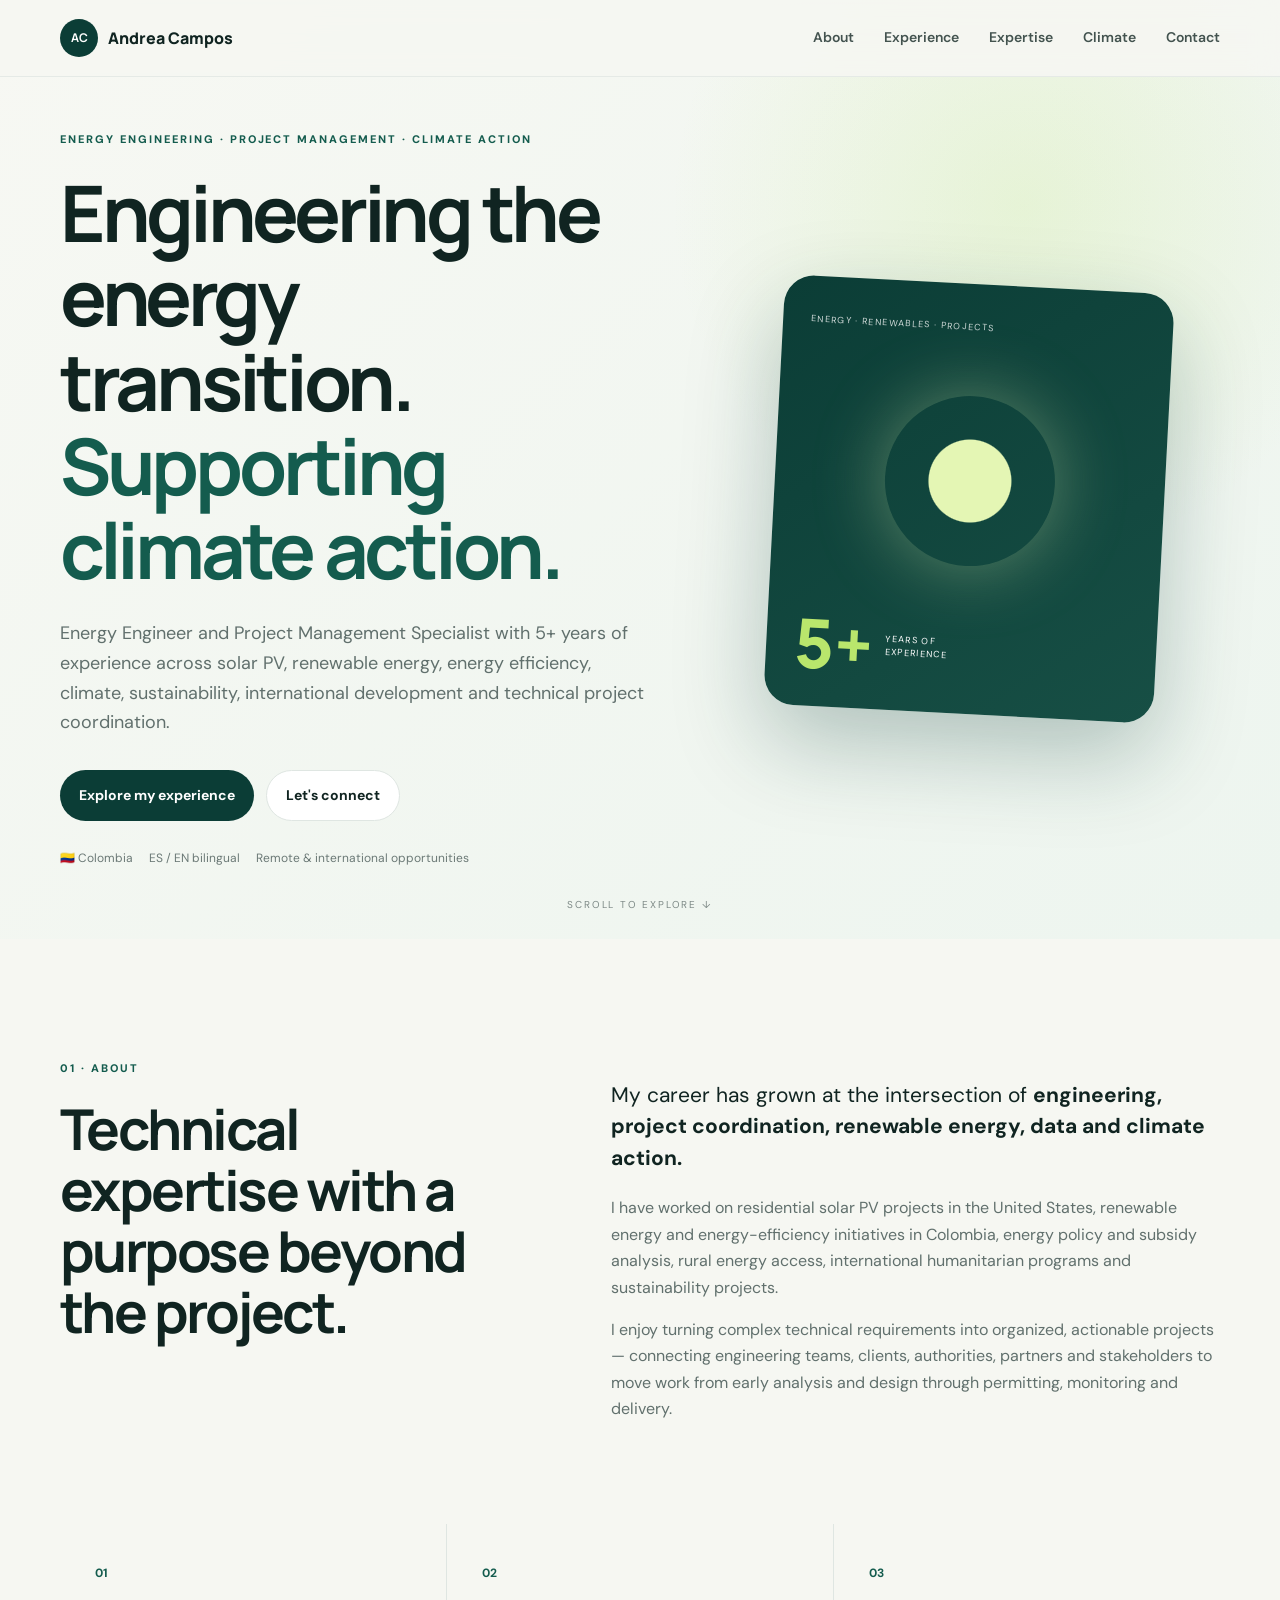
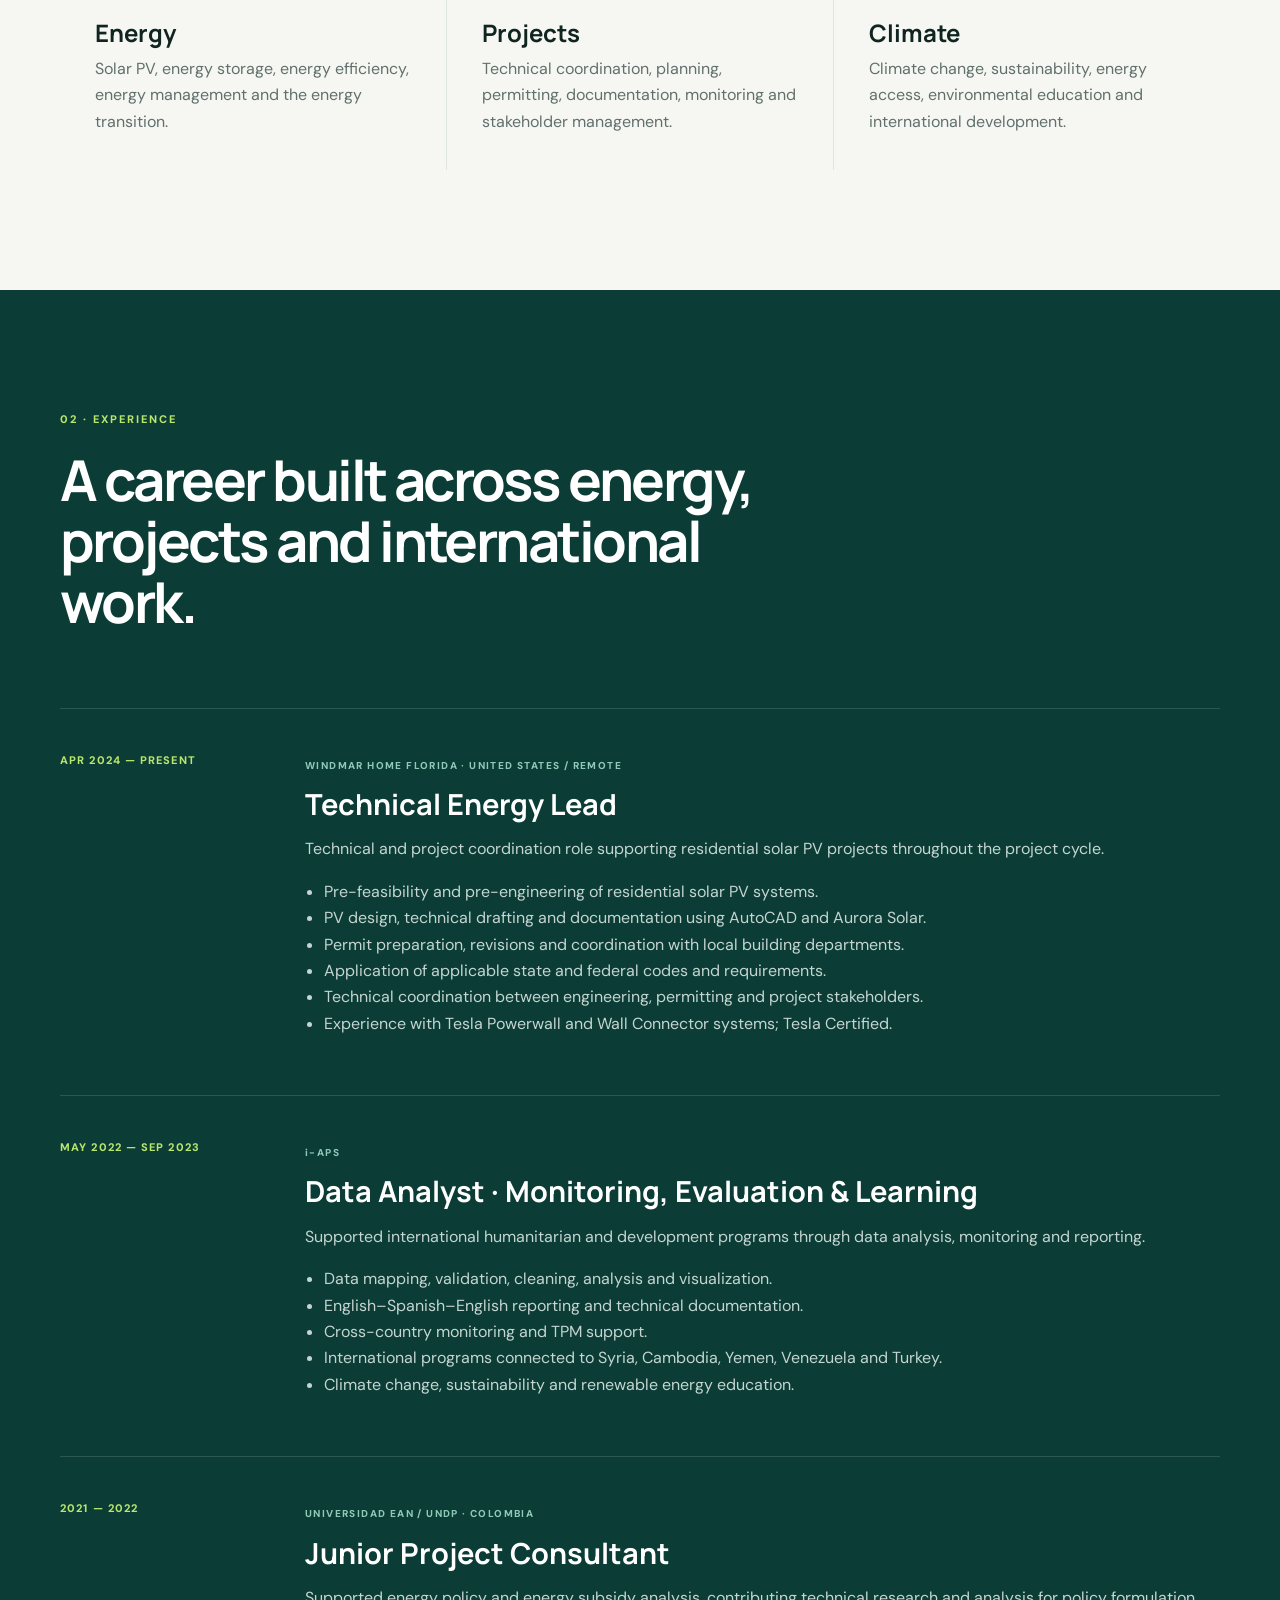
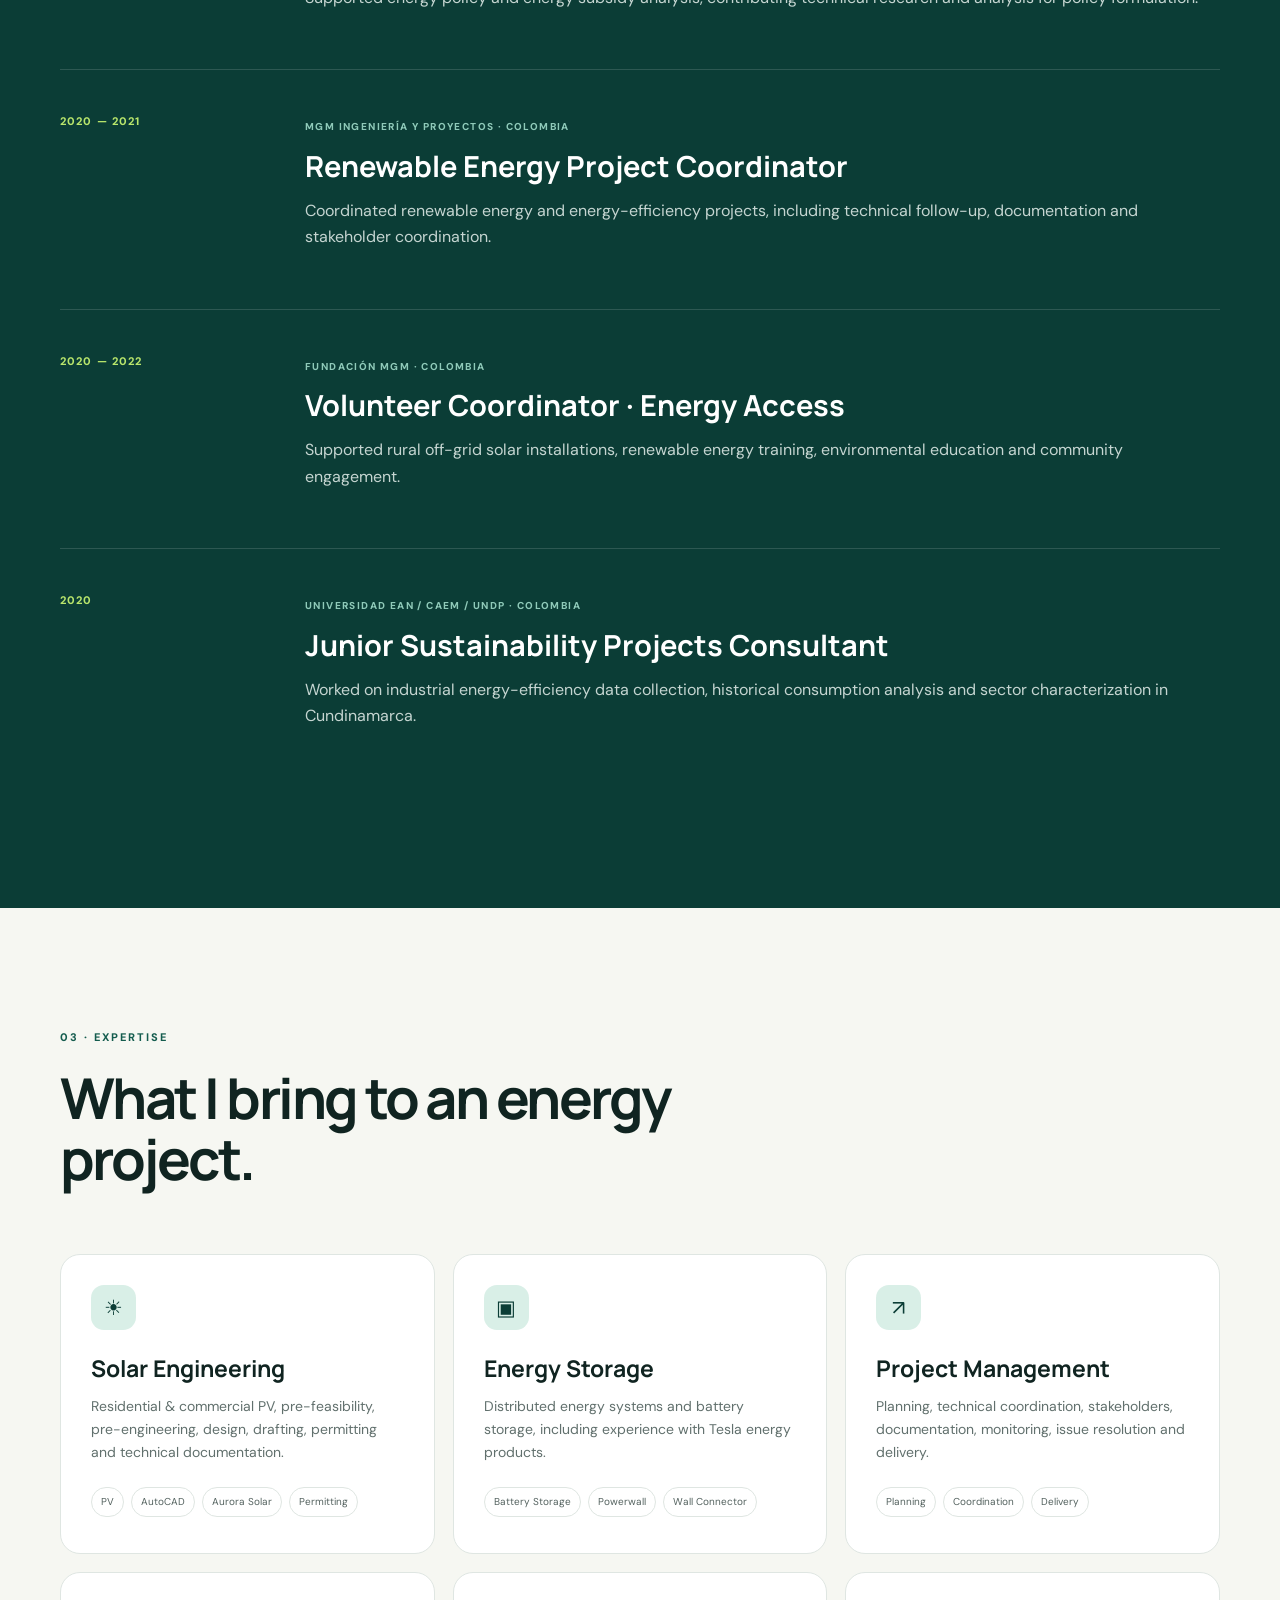
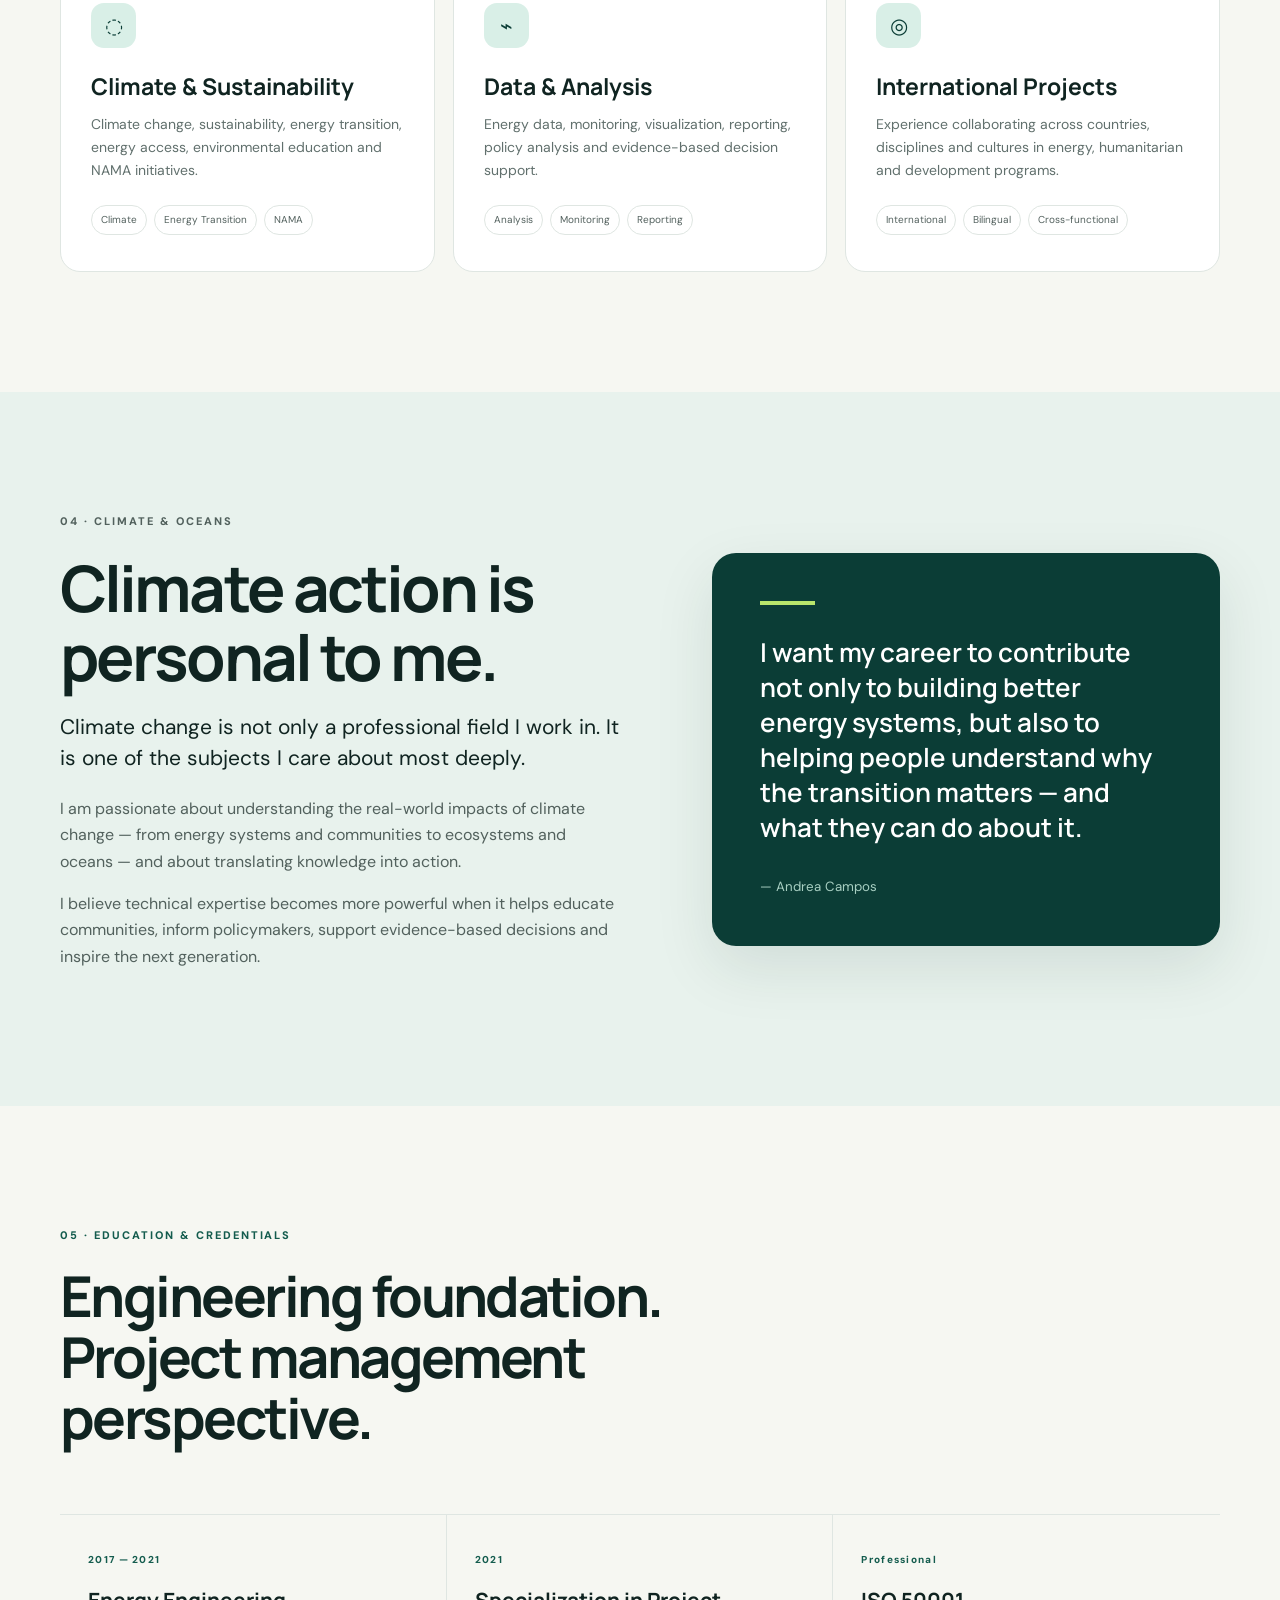
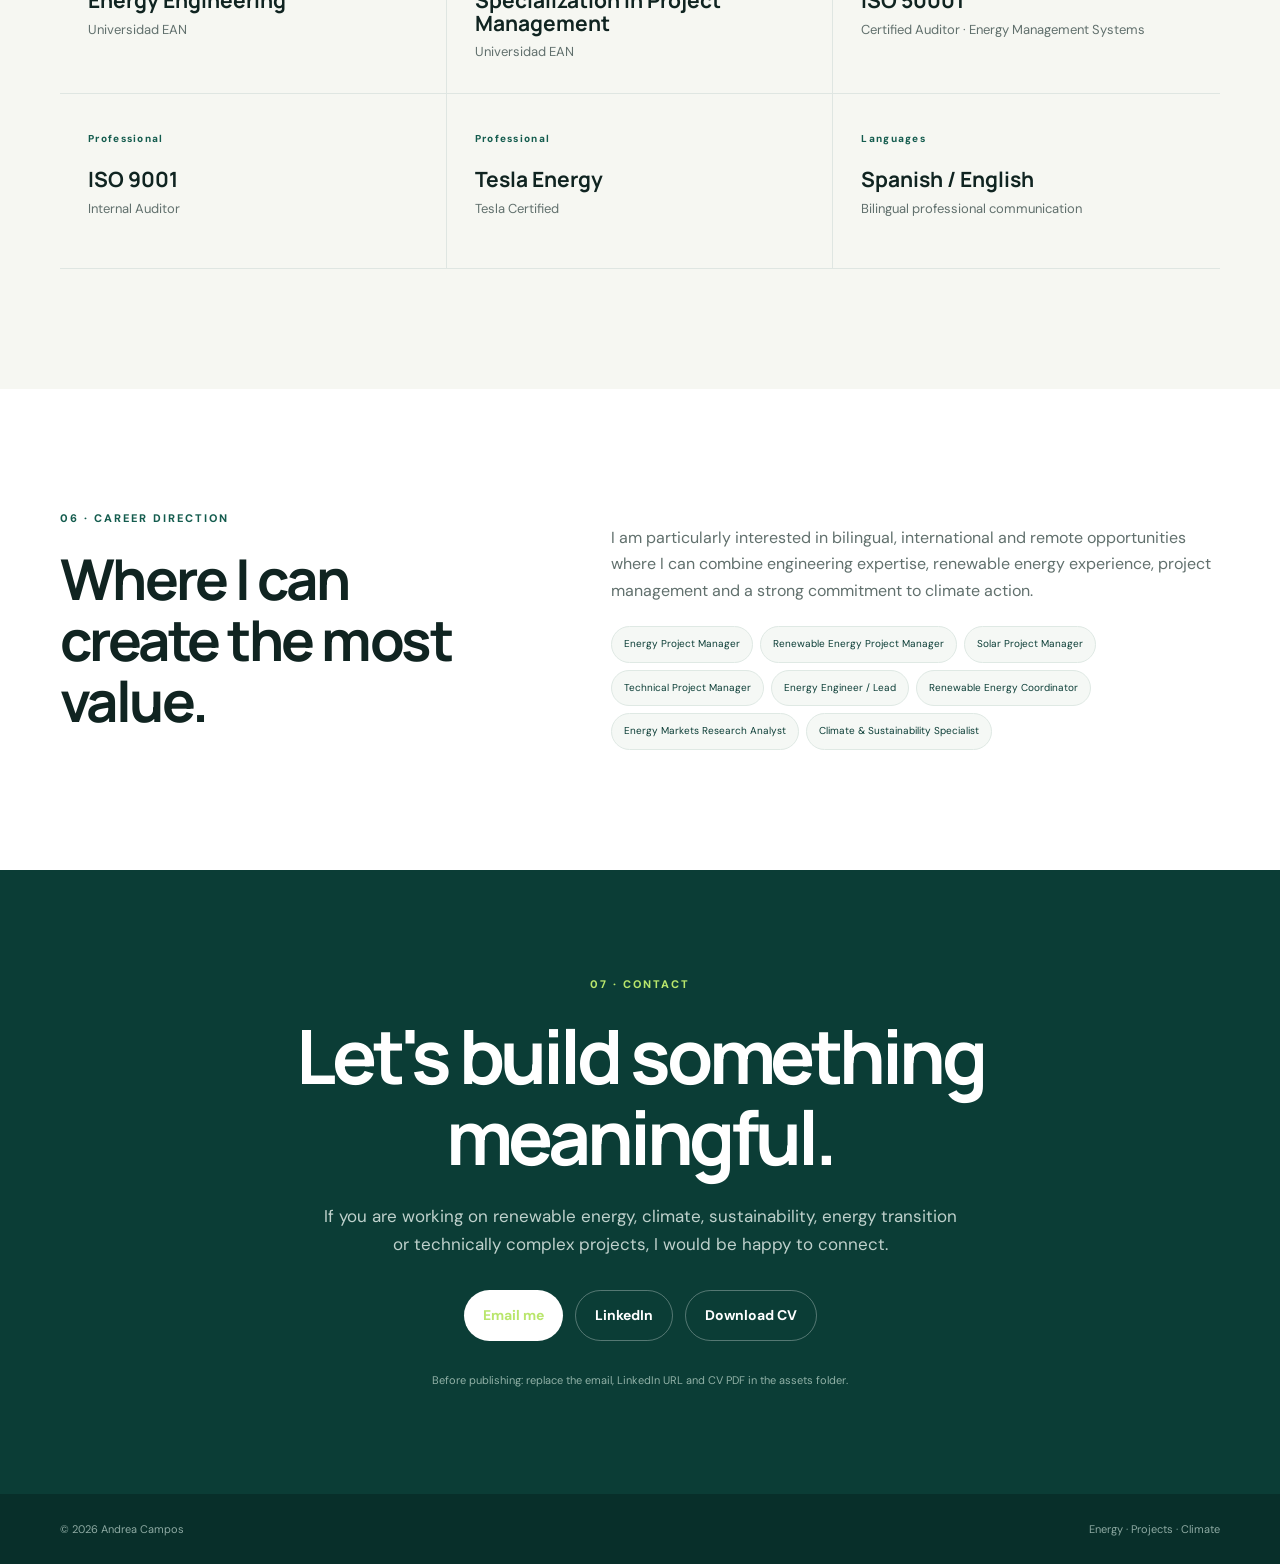
==== commit 44ced1d6: "Update index.html" ====
--- a/index.html
+++ b/index.html
@@ -1,7 +1,7 @@
 <!doctype html><html lang="en"><head><meta charset="utf-8"><meta name="viewport" content="width=device-width,initial-scale=1"><meta name="description" content="Andrea Campos — Energy Engineer and Renewable Energy Project Professional specializing in solar PV, project management, climate change, data analysis and sustainability."><meta name="theme-color" content="#0b3d36"><title>Andrea Campos | Energy & Renewable Energy Project Professional</title><link rel="preconnect" href="https://fonts.googleapis.com"><link rel="preconnect" href="https://fonts.gstatic.com" crossorigin><link href="https://fonts.googleapis.com/css2?family=DM+Sans:wght@400;500;600;700&family=Manrope:wght@500;600;700;800&display=swap" rel="stylesheet"><link rel="stylesheet" href="style.css"></head><body>
 <header><nav class="nav container"><a class="brand" href="#home"><b>AC</b><span>Andrea Campos</span></a><button class="menu" aria-label="Menu">☰</button><div class="links"><a href="#about">About</a><a href="#experience">Experience</a><a href="#expertise">Expertise</a><a href="#climate">Climate</a><a href="#contact">Contact</a></div></nav></header>
 <main id="home">
-<section class="hero"><div class="container hero-grid"><div class="reveal"><p class="eyebrow">ENERGY ENGINEERING · PROJECT MANAGEMENT · CLIMATE ACTION</p><h1>Engineering the energy transition. <em>Supporting climate action.</em></h1><p class="hero-text">Energy Engineer and Project Management Specialist with 5+ years of experience across solar PV, renewable energy, energy efficiency, climate, sustainability, international development and technical project coordination.</p><div class="actions"><a class="btn primary" href="#experience">Explore my experience</a><a class="btn secondary" href="#contact">Let's connect</a></div><div class="meta"><span>🇨🇴 Colombia</span><span>ES / EN bilingual</span><span>Remote & international opportunities</span></div></div><div class="visual reveal"><div class="energy-card"><small>ENERGY · CLIMATE · PROJECTS</small><div class="sun"></div><div class="card-bottom"><strong>10</strong><span>YEARS OF<br>EXPERIENCE</span></div></div></div></div><div class="scroll">SCROLL TO EXPLORE ↓</div></section>
+<section class="hero"><div class="container hero-grid"><div class="reveal"><p class="eyebrow">ENERGY ENGINEERING · PROJECT MANAGEMENT · CLIMATE ACTION</p><h1>Engineering the energy transition. <em>Supporting climate action.</em></h1><p class="hero-text">Energy Engineer and Project Management Specialist with 5+ years of experience across solar PV, renewable energy, energy efficiency, climate, sustainability, international development and technical project coordination.</p><div class="actions"><a class="btn primary" href="#experience">Explore my experience</a><a class="btn secondary" href="#contact">Let's connect</a></div><div class="meta"><span>🇨🇴 Colombia</span><span>ES / EN bilingual</span><span>Remote & international opportunities</span></div></div><div class="visual reveal"><div class="energy-card"><small>ENERGY · RENEWABLES · PROJECTS</small><div class="sun"></div><div class="card-bottom"><strong>5+</strong><span>YEARS OF<br>EXPERIENCE</span></div></div></div></div><div class="scroll">SCROLL TO EXPLORE ↓</div></section>
 <section class="section" id="about"><div class="container two"><div class="reveal"><p class="eyebrow">01 · ABOUT</p><h2>Technical expertise with a purpose beyond the project.</h2></div><div class="copy reveal"><p class="lead">My career has grown at the intersection of <strong>engineering, project coordination, renewable energy, data and climate action.</strong></p><p>I have worked on residential solar PV projects in the United States, renewable energy and energy-efficiency initiatives in Colombia, energy policy and subsidy analysis, rural energy access, international humanitarian programs and sustainability projects.</p><p>I enjoy turning complex technical requirements into organized, actionable projects — connecting engineering teams, clients, authorities, partners and stakeholders to move work from early analysis and design through permitting, monitoring and delivery.</p></div></div><div class="container pillars"><article><b>01</b><h3>Energy</h3><p>Solar PV, energy storage, energy efficiency, energy management and the energy transition.</p></article><article><b>02</b><h3>Projects</h3><p>Technical coordination, planning, permitting, documentation, monitoring and stakeholder management.</p></article><article><b>03</b><h3>Climate</h3><p>Climate change, sustainability, energy access, environmental education and international development.</p></article></div></section>
 <section class="section dark" id="experience"><div class="container"><div class="reveal"><p class="eyebrow light">02 · EXPERIENCE</p><h2>A career built across energy, projects and international work.</h2></div><div class="timeline">
 <article class="job reveal"><div class="date">APR 2024 — PRESENT</div><div><label>WINDMAR HOME FLORIDA · UNITED STATES / REMOTE</label><h3>Technical Energy Lead</h3><p>Technical and project coordination role supporting residential solar PV projects throughout the project cycle.</p><ul><li>Pre-feasibility and pre-engineering of residential solar PV systems.</li><li>PV design, technical drafting and documentation using AutoCAD and Aurora Solar.</li><li>Permit preparation, revisions and coordination with local building departments.</li><li>Application of applicable state and federal codes and requirements.</li><li>Technical coordination between engineering, permitting and project stakeholders.</li><li>Experience with Tesla Powerwall and Wall Connector systems; Tesla Certified.</li></ul></div></article>
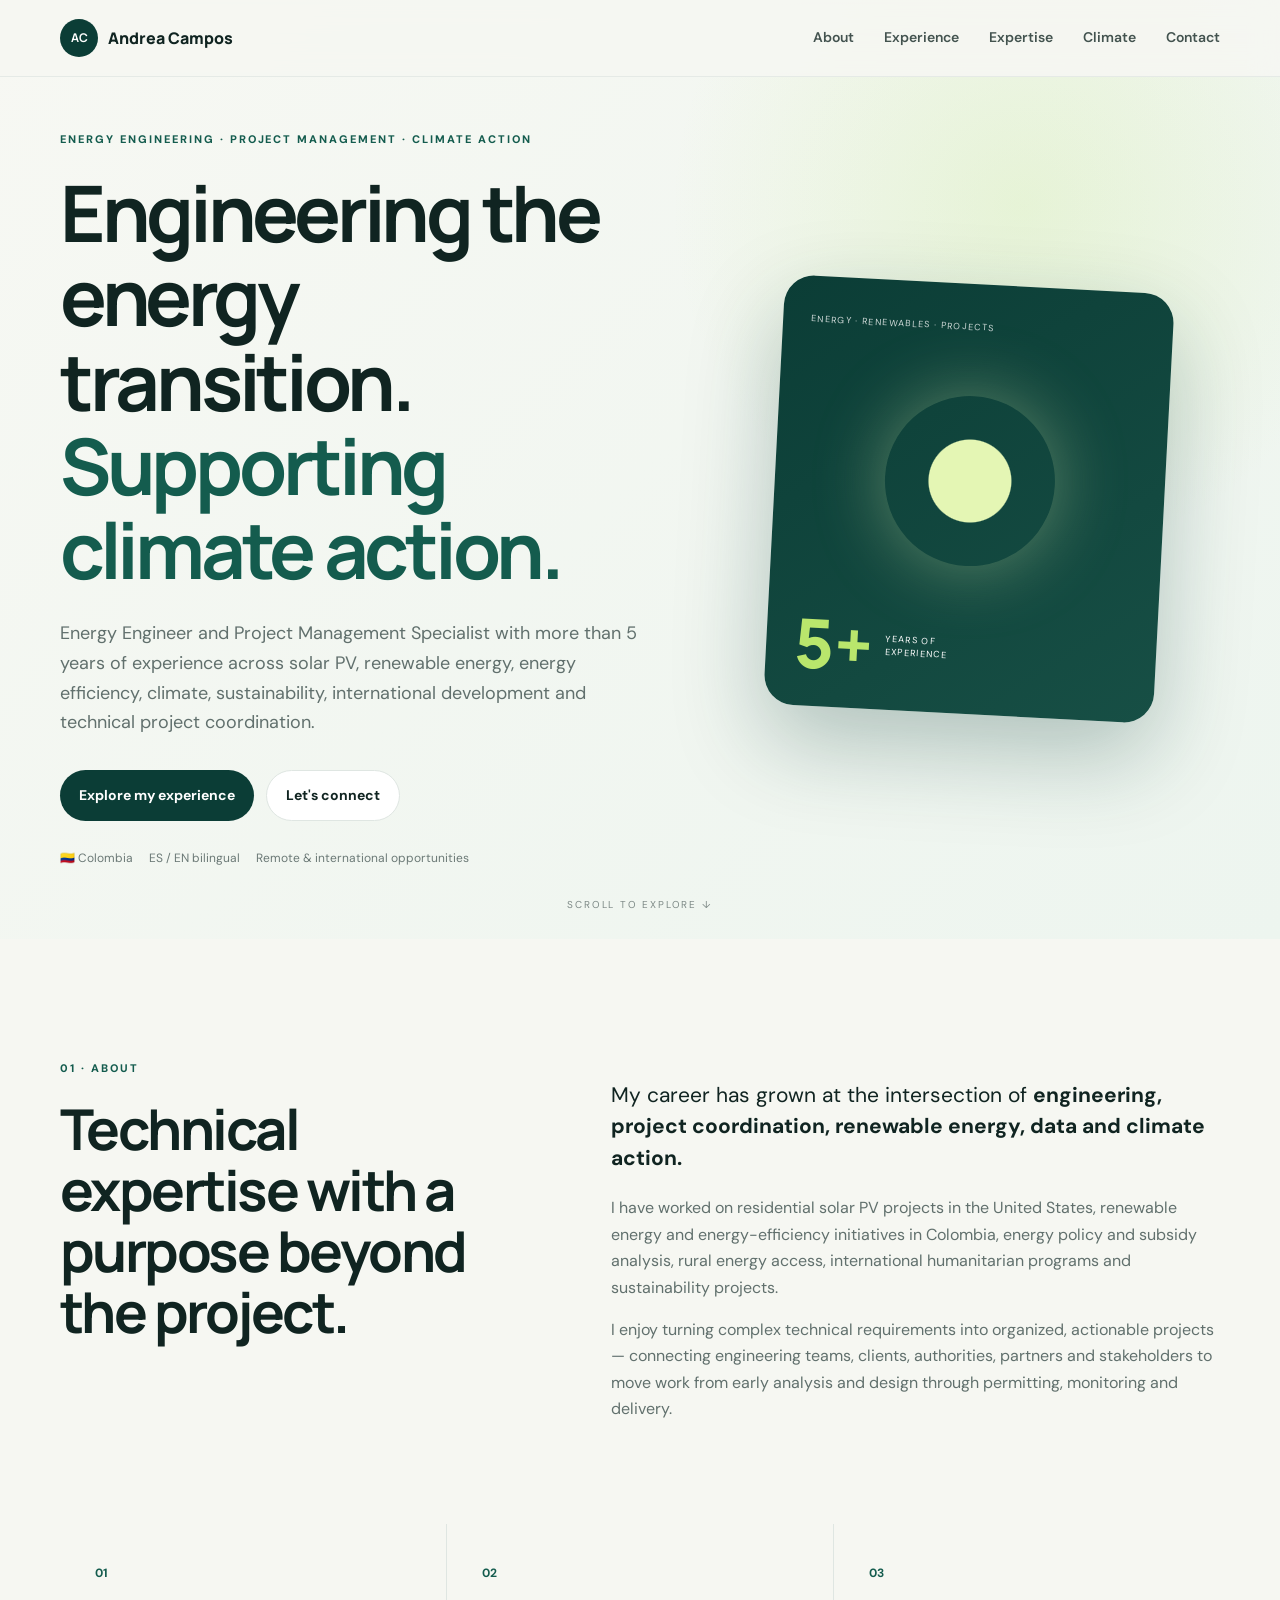
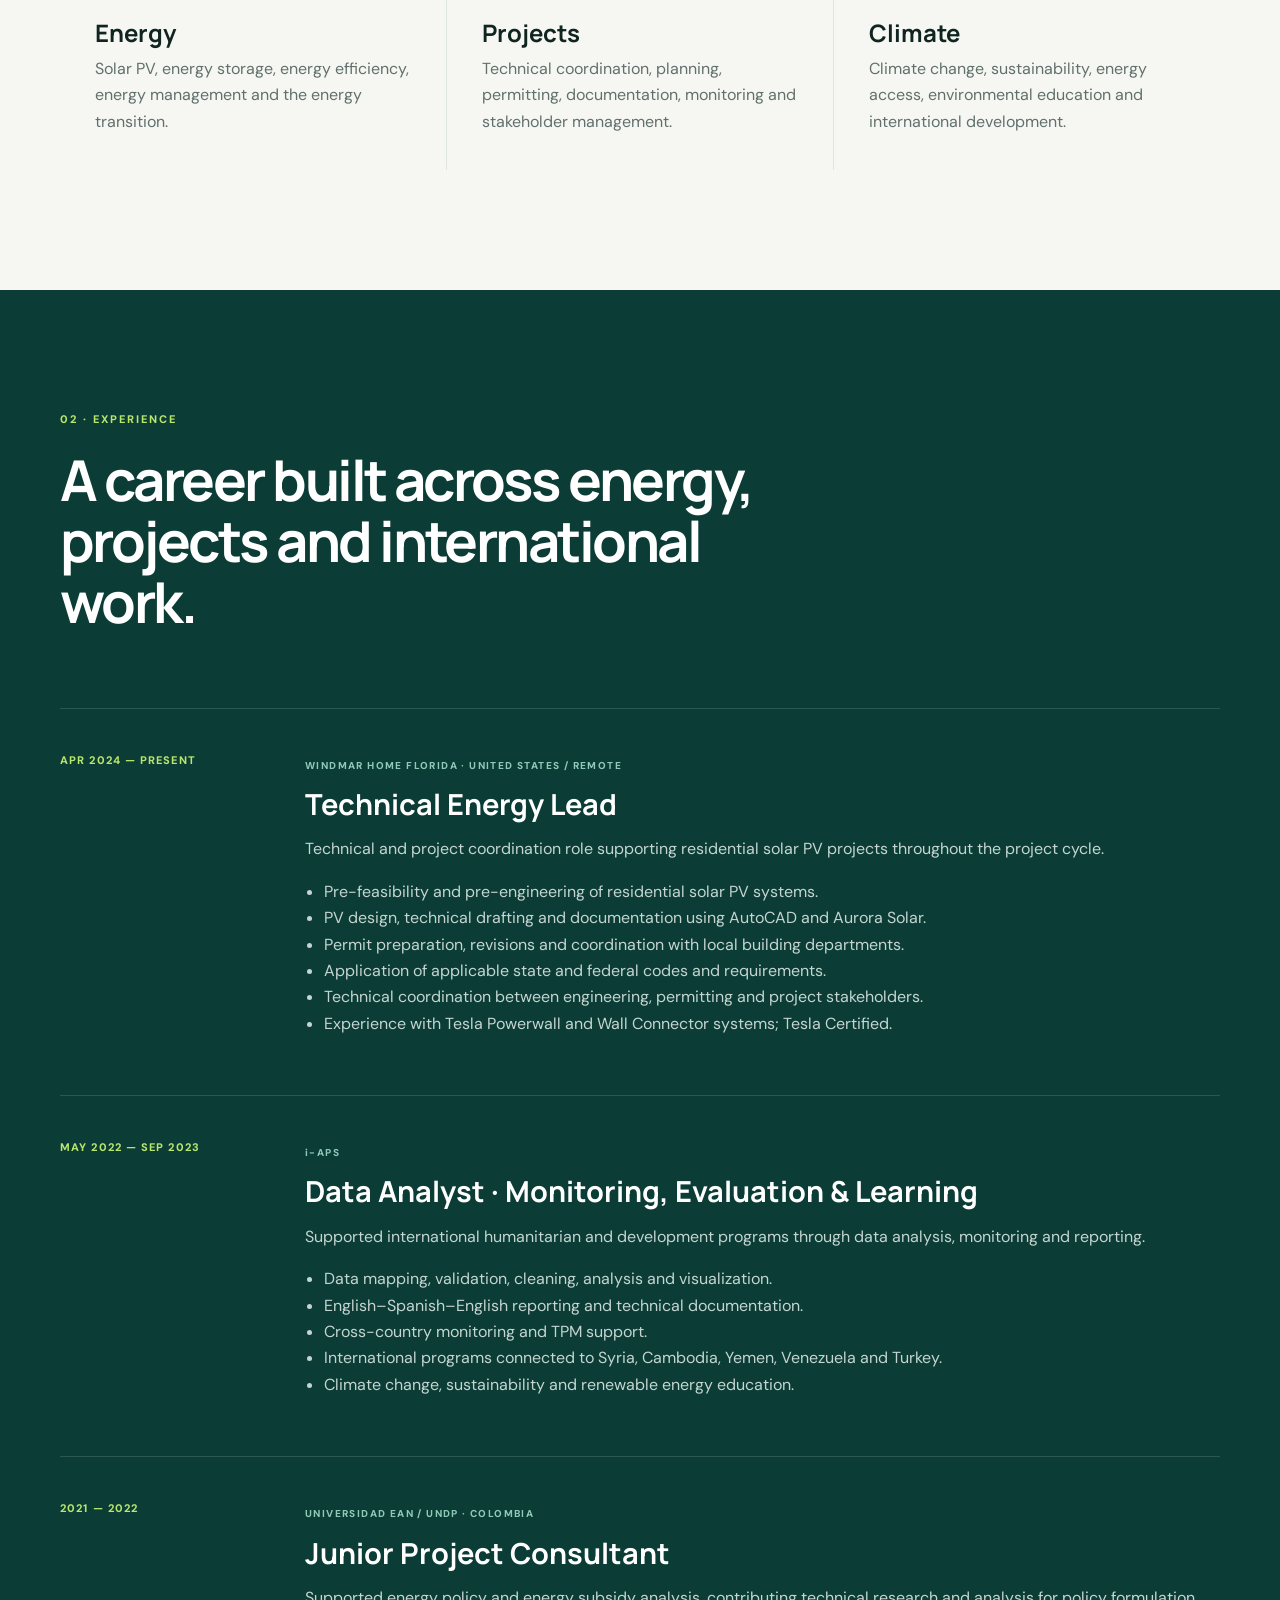
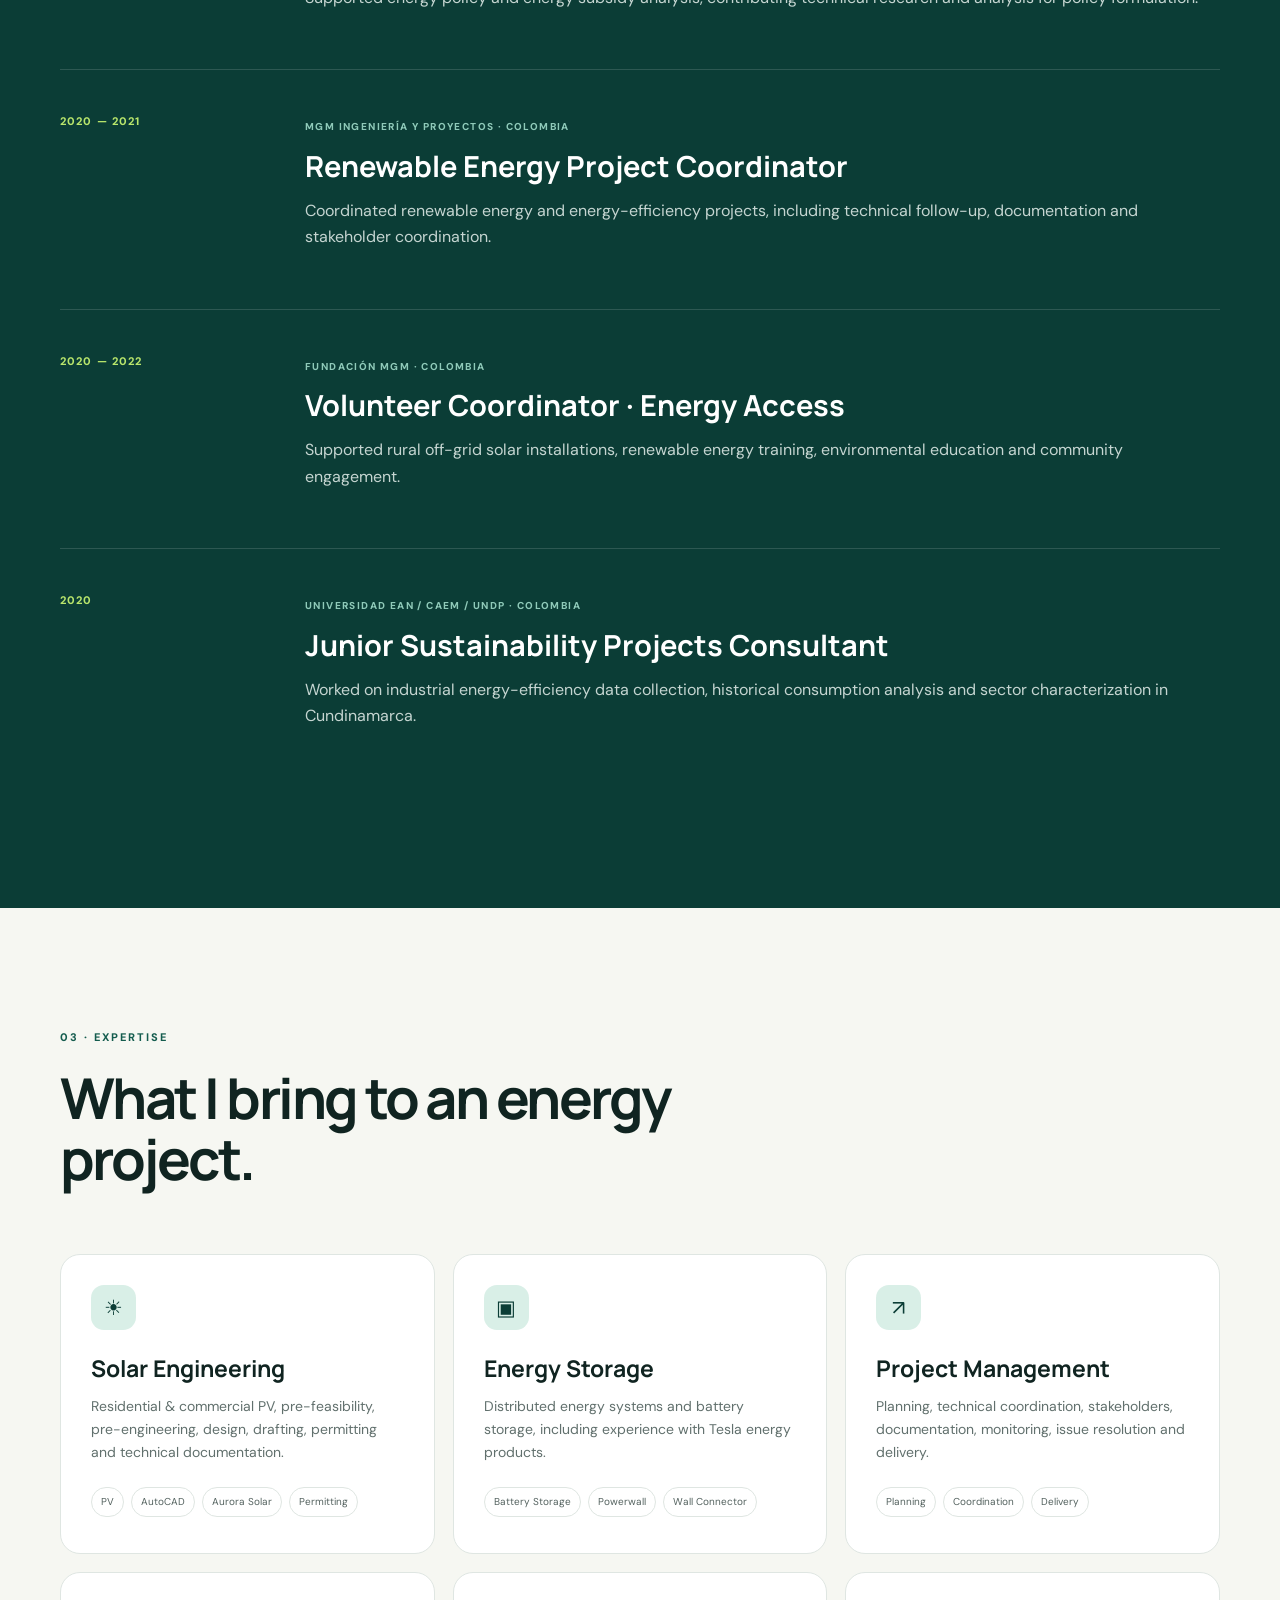
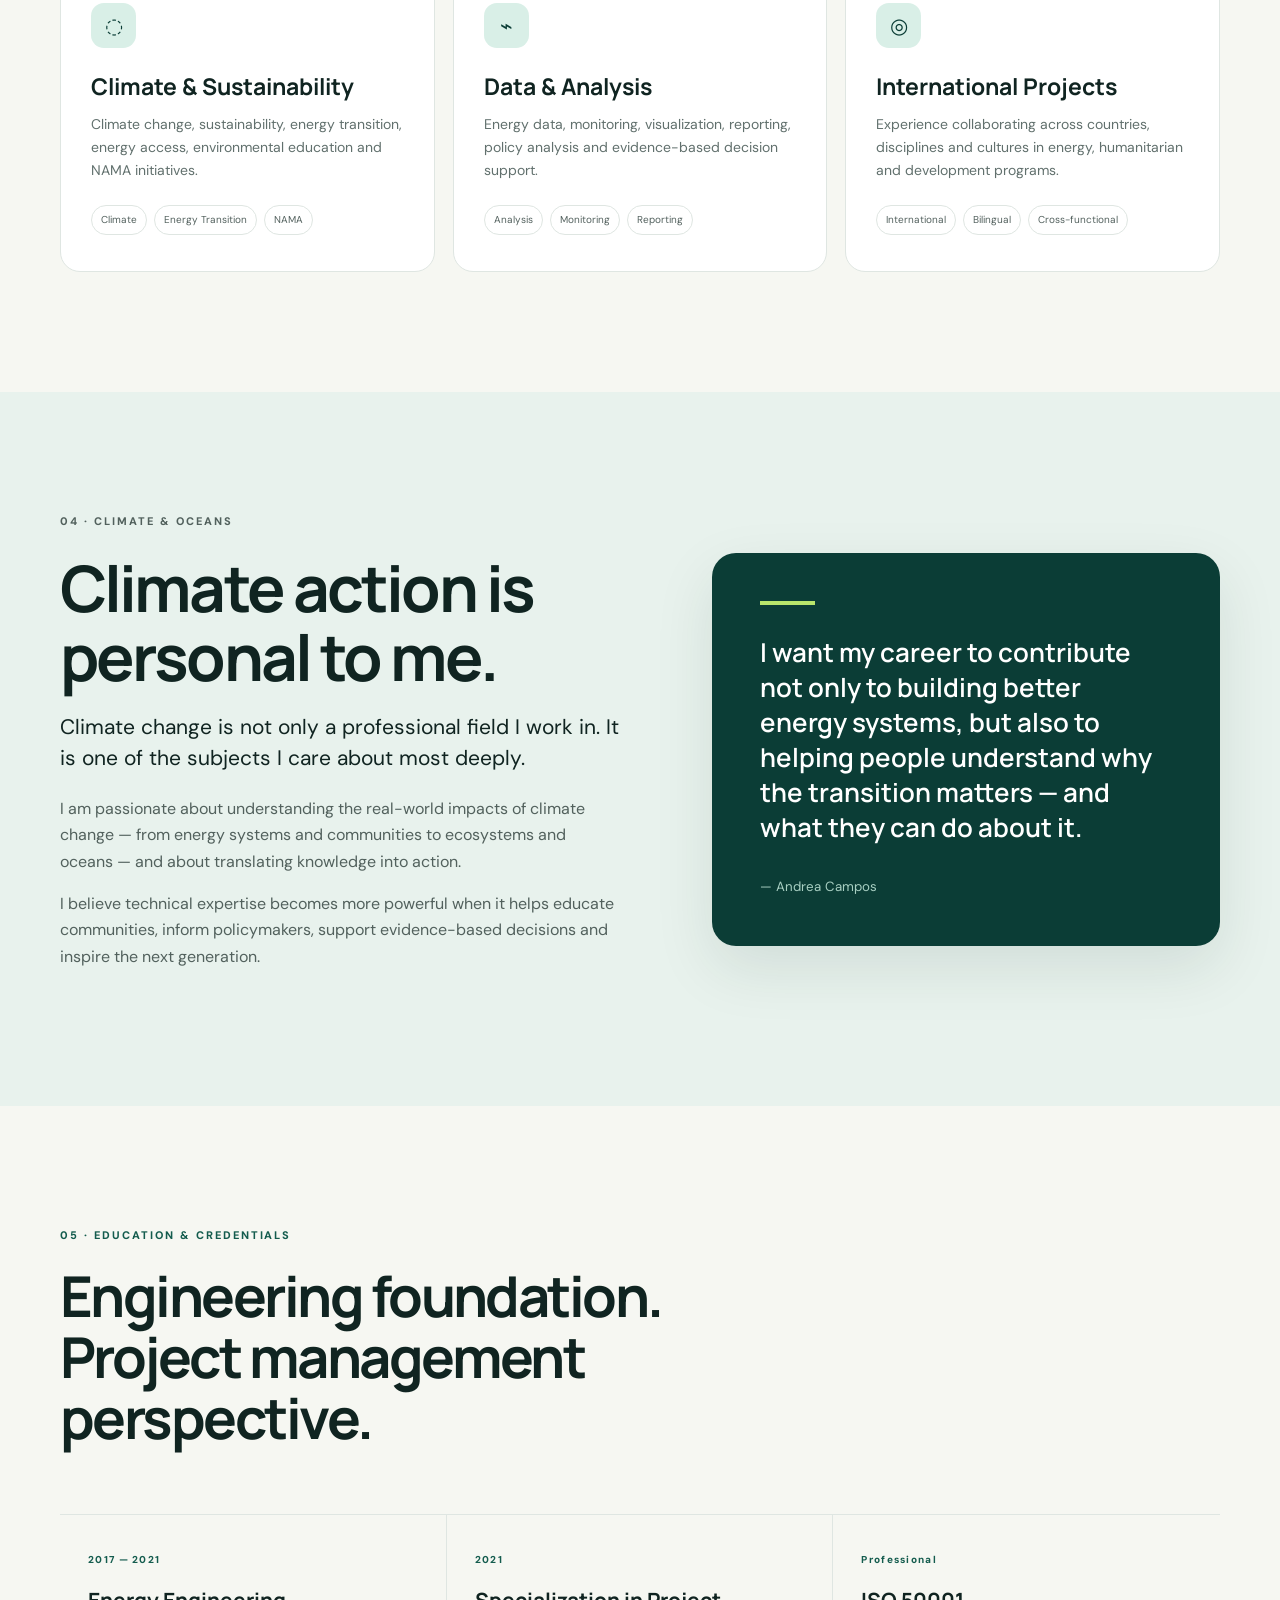
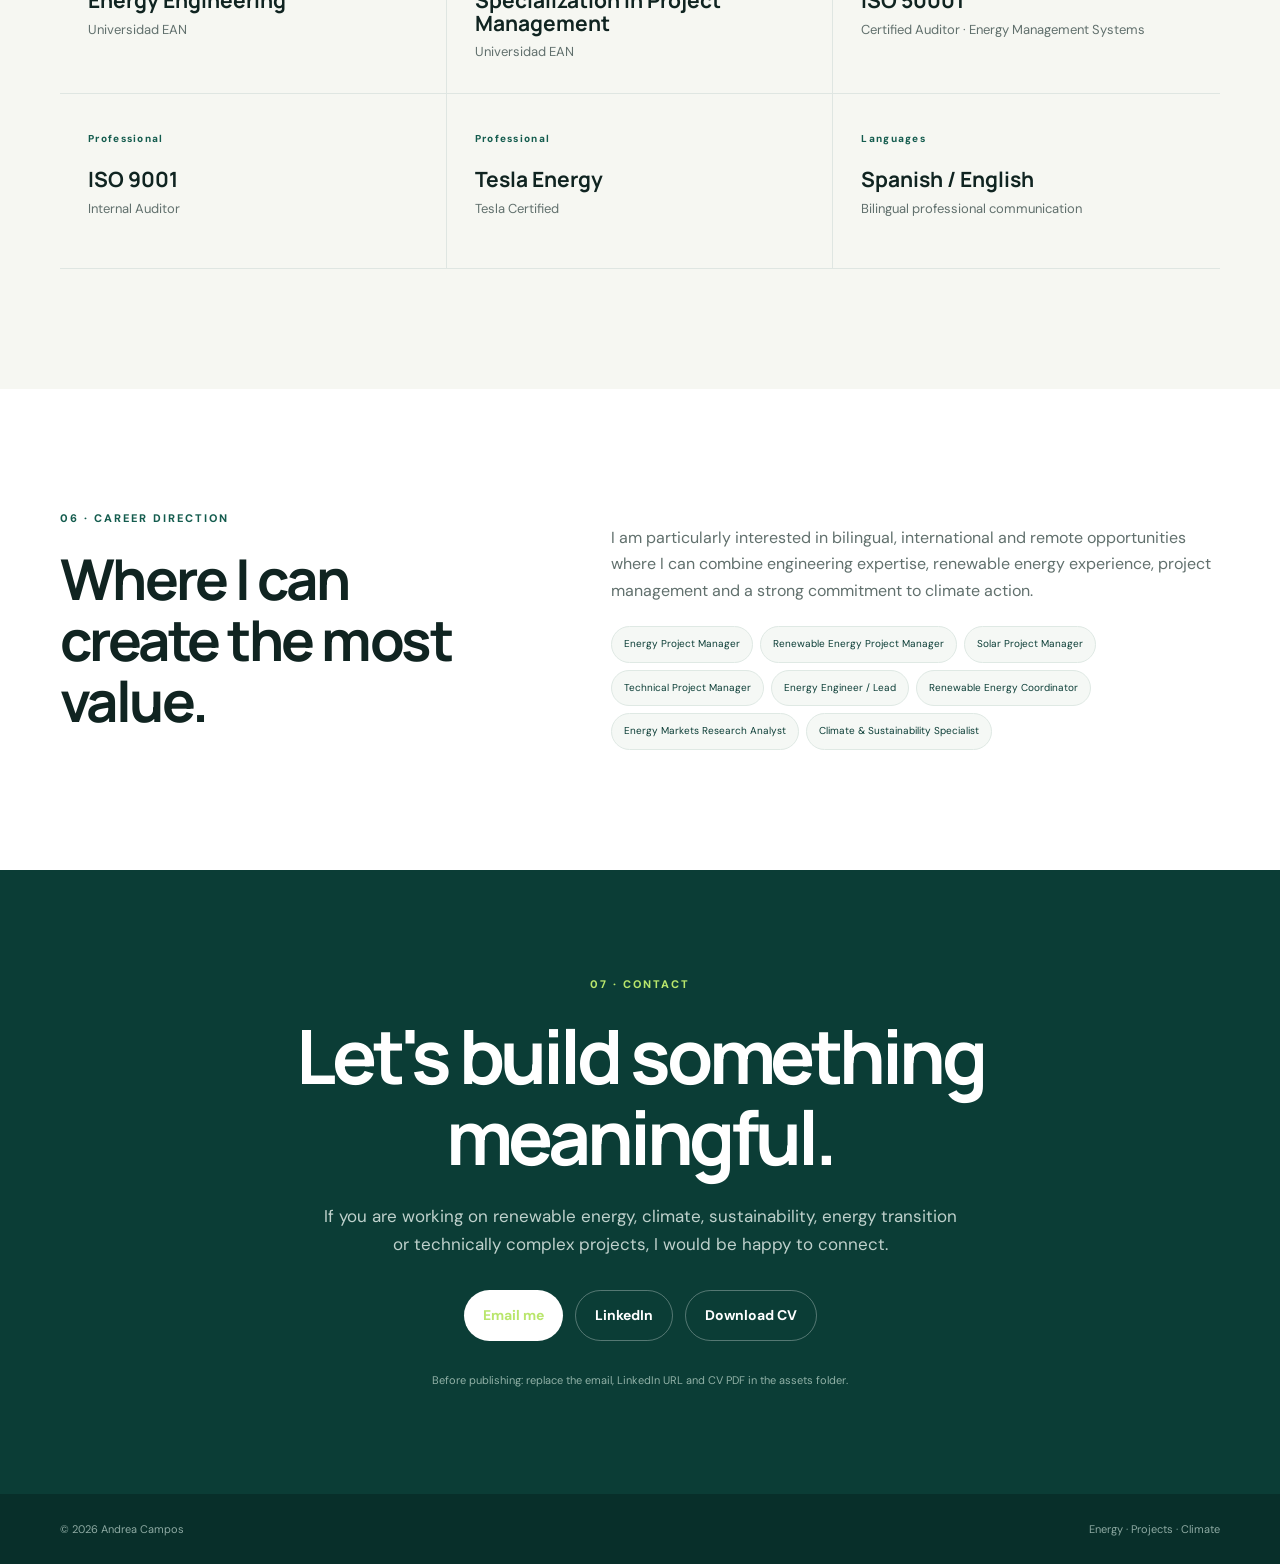
==== commit e8ee3b37: "Update index.html" ====
--- a/index.html
+++ b/index.html
@@ -1,7 +1,7 @@
 <!doctype html><html lang="en"><head><meta charset="utf-8"><meta name="viewport" content="width=device-width,initial-scale=1"><meta name="description" content="Andrea Campos — Energy Engineer and Renewable Energy Project Professional specializing in solar PV, project management, climate change, data analysis and sustainability."><meta name="theme-color" content="#0b3d36"><title>Andrea Campos | Energy & Renewable Energy Project Professional</title><link rel="preconnect" href="https://fonts.googleapis.com"><link rel="preconnect" href="https://fonts.gstatic.com" crossorigin><link href="https://fonts.googleapis.com/css2?family=DM+Sans:wght@400;500;600;700&family=Manrope:wght@500;600;700;800&display=swap" rel="stylesheet"><link rel="stylesheet" href="style.css"></head><body>
 <header><nav class="nav container"><a class="brand" href="#home"><b>AC</b><span>Andrea Campos</span></a><button class="menu" aria-label="Menu">☰</button><div class="links"><a href="#about">About</a><a href="#experience">Experience</a><a href="#expertise">Expertise</a><a href="#climate">Climate</a><a href="#contact">Contact</a></div></nav></header>
 <main id="home">
-<section class="hero"><div class="container hero-grid"><div class="reveal"><p class="eyebrow">ENERGY ENGINEERING · PROJECT MANAGEMENT · CLIMATE ACTION</p><h1>Engineering the energy transition. <em>Supporting climate action.</em></h1><p class="hero-text">Energy Engineer and Project Management Specialist with 5+ years of experience across solar PV, renewable energy, energy efficiency, climate, sustainability, international development and technical project coordination.</p><div class="actions"><a class="btn primary" href="#experience">Explore my experience</a><a class="btn secondary" href="#contact">Let's connect</a></div><div class="meta"><span>🇨🇴 Colombia</span><span>ES / EN bilingual</span><span>Remote & international opportunities</span></div></div><div class="visual reveal"><div class="energy-card"><small>ENERGY · RENEWABLES · PROJECTS</small><div class="sun"></div><div class="card-bottom"><strong>5+</strong><span>YEARS OF<br>EXPERIENCE</span></div></div></div></div><div class="scroll">SCROLL TO EXPLORE ↓</div></section>
+<section class="hero"><div class="container hero-grid"><div class="reveal"><p class="eyebrow">ENERGY ENGINEERING · PROJECT MANAGEMENT · CLIMATE ACTION</p><h1>Engineering the energy transition. <em>Supporting climate action.</em></h1><p class="hero-text">Energy Engineer and Project Management Specialist with more than 5 years of experience across solar PV, renewable energy, energy efficiency, climate, sustainability, international development and technical project coordination.</p><div class="actions"><a class="btn primary" href="#experience">Explore my experience</a><a class="btn secondary" href="#contact">Let's connect</a></div><div class="meta"><span>🇨🇴 Colombia</span><span>ES / EN bilingual</span><span>Remote & international opportunities</span></div></div><div class="visual reveal"><div class="energy-card"><small>ENERGY · RENEWABLES · PROJECTS</small><div class="sun"></div><div class="card-bottom"><strong>5+</strong><span>YEARS OF<br>EXPERIENCE</span></div></div></div></div><div class="scroll">SCROLL TO EXPLORE ↓</div></section>
 <section class="section" id="about"><div class="container two"><div class="reveal"><p class="eyebrow">01 · ABOUT</p><h2>Technical expertise with a purpose beyond the project.</h2></div><div class="copy reveal"><p class="lead">My career has grown at the intersection of <strong>engineering, project coordination, renewable energy, data and climate action.</strong></p><p>I have worked on residential solar PV projects in the United States, renewable energy and energy-efficiency initiatives in Colombia, energy policy and subsidy analysis, rural energy access, international humanitarian programs and sustainability projects.</p><p>I enjoy turning complex technical requirements into organized, actionable projects — connecting engineering teams, clients, authorities, partners and stakeholders to move work from early analysis and design through permitting, monitoring and delivery.</p></div></div><div class="container pillars"><article><b>01</b><h3>Energy</h3><p>Solar PV, energy storage, energy efficiency, energy management and the energy transition.</p></article><article><b>02</b><h3>Projects</h3><p>Technical coordination, planning, permitting, documentation, monitoring and stakeholder management.</p></article><article><b>03</b><h3>Climate</h3><p>Climate change, sustainability, energy access, environmental education and international development.</p></article></div></section>
 <section class="section dark" id="experience"><div class="container"><div class="reveal"><p class="eyebrow light">02 · EXPERIENCE</p><h2>A career built across energy, projects and international work.</h2></div><div class="timeline">
 <article class="job reveal"><div class="date">APR 2024 — PRESENT</div><div><label>WINDMAR HOME FLORIDA · UNITED STATES / REMOTE</label><h3>Technical Energy Lead</h3><p>Technical and project coordination role supporting residential solar PV projects throughout the project cycle.</p><ul><li>Pre-feasibility and pre-engineering of residential solar PV systems.</li><li>PV design, technical drafting and documentation using AutoCAD and Aurora Solar.</li><li>Permit preparation, revisions and coordination with local building departments.</li><li>Application of applicable state and federal codes and requirements.</li><li>Technical coordination between engineering, permitting and project stakeholders.</li><li>Experience with Tesla Powerwall and Wall Connector systems; Tesla Certified.</li></ul></div></article>
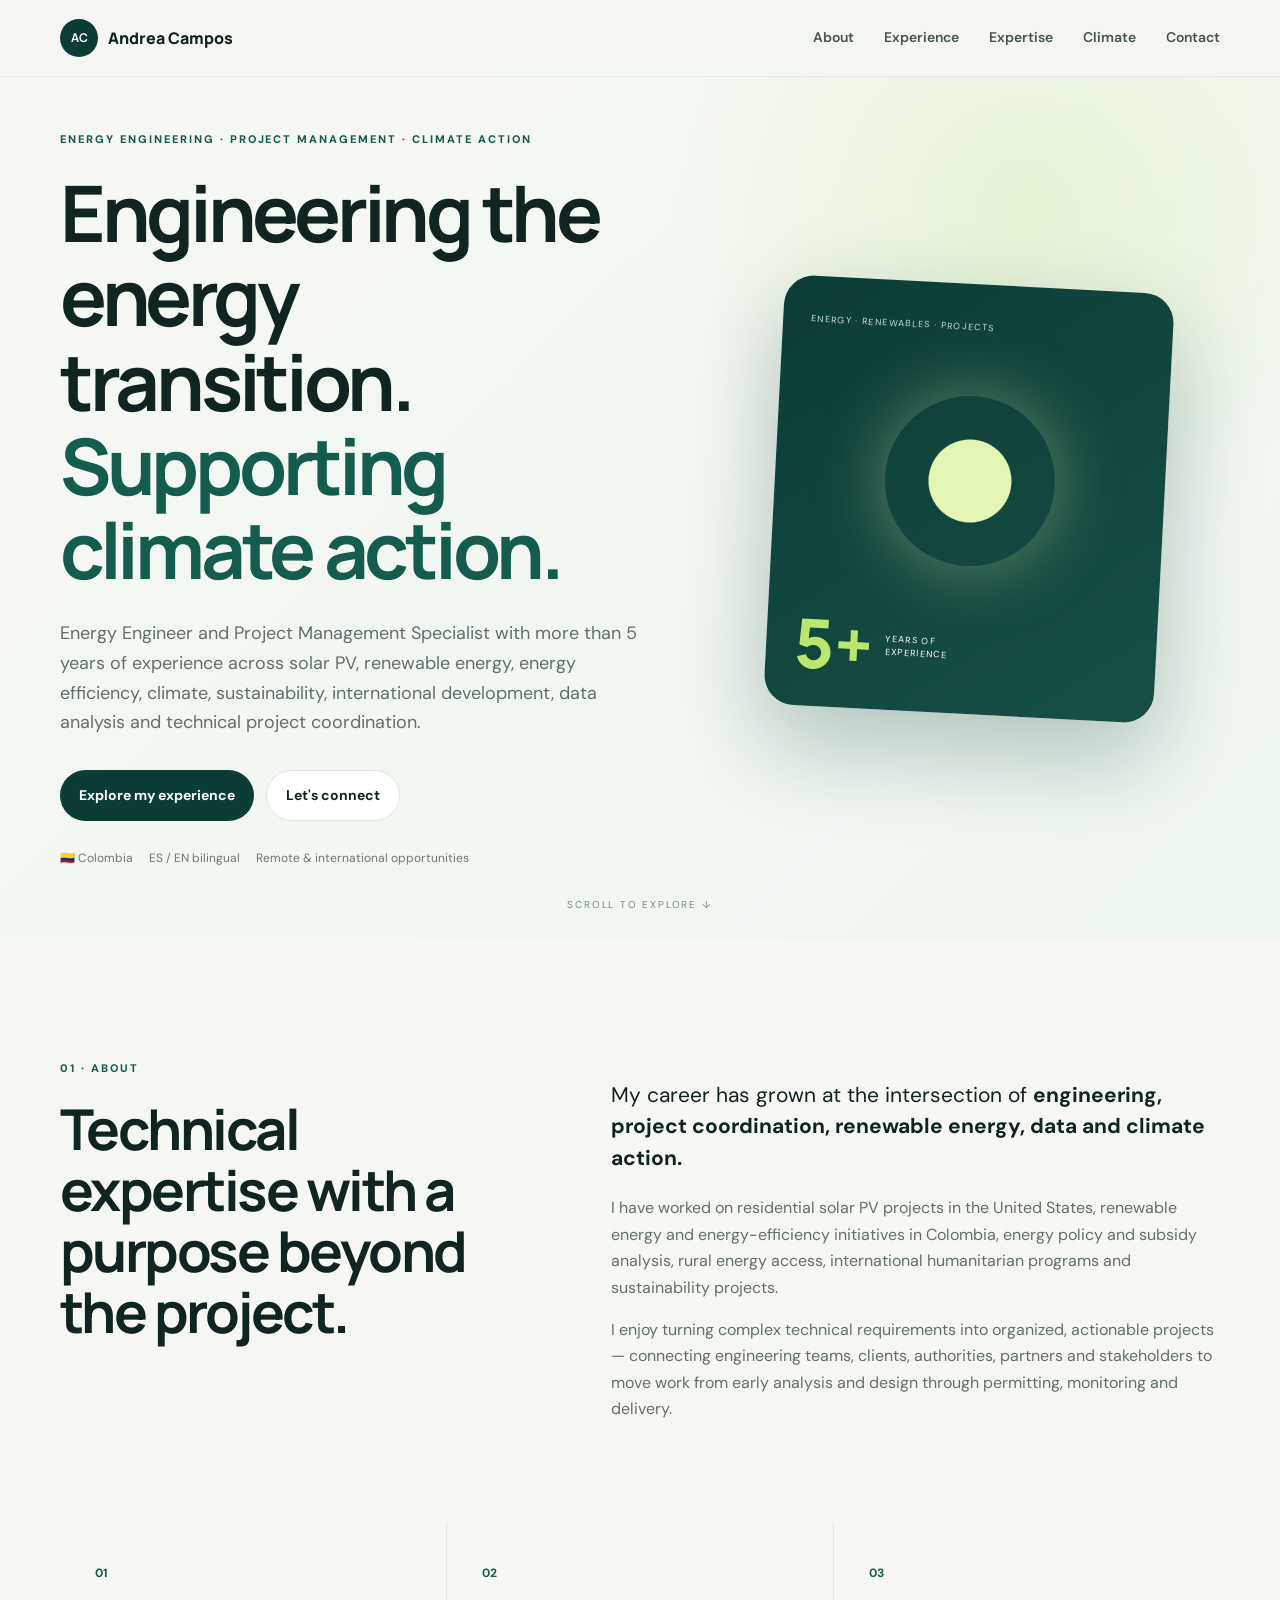
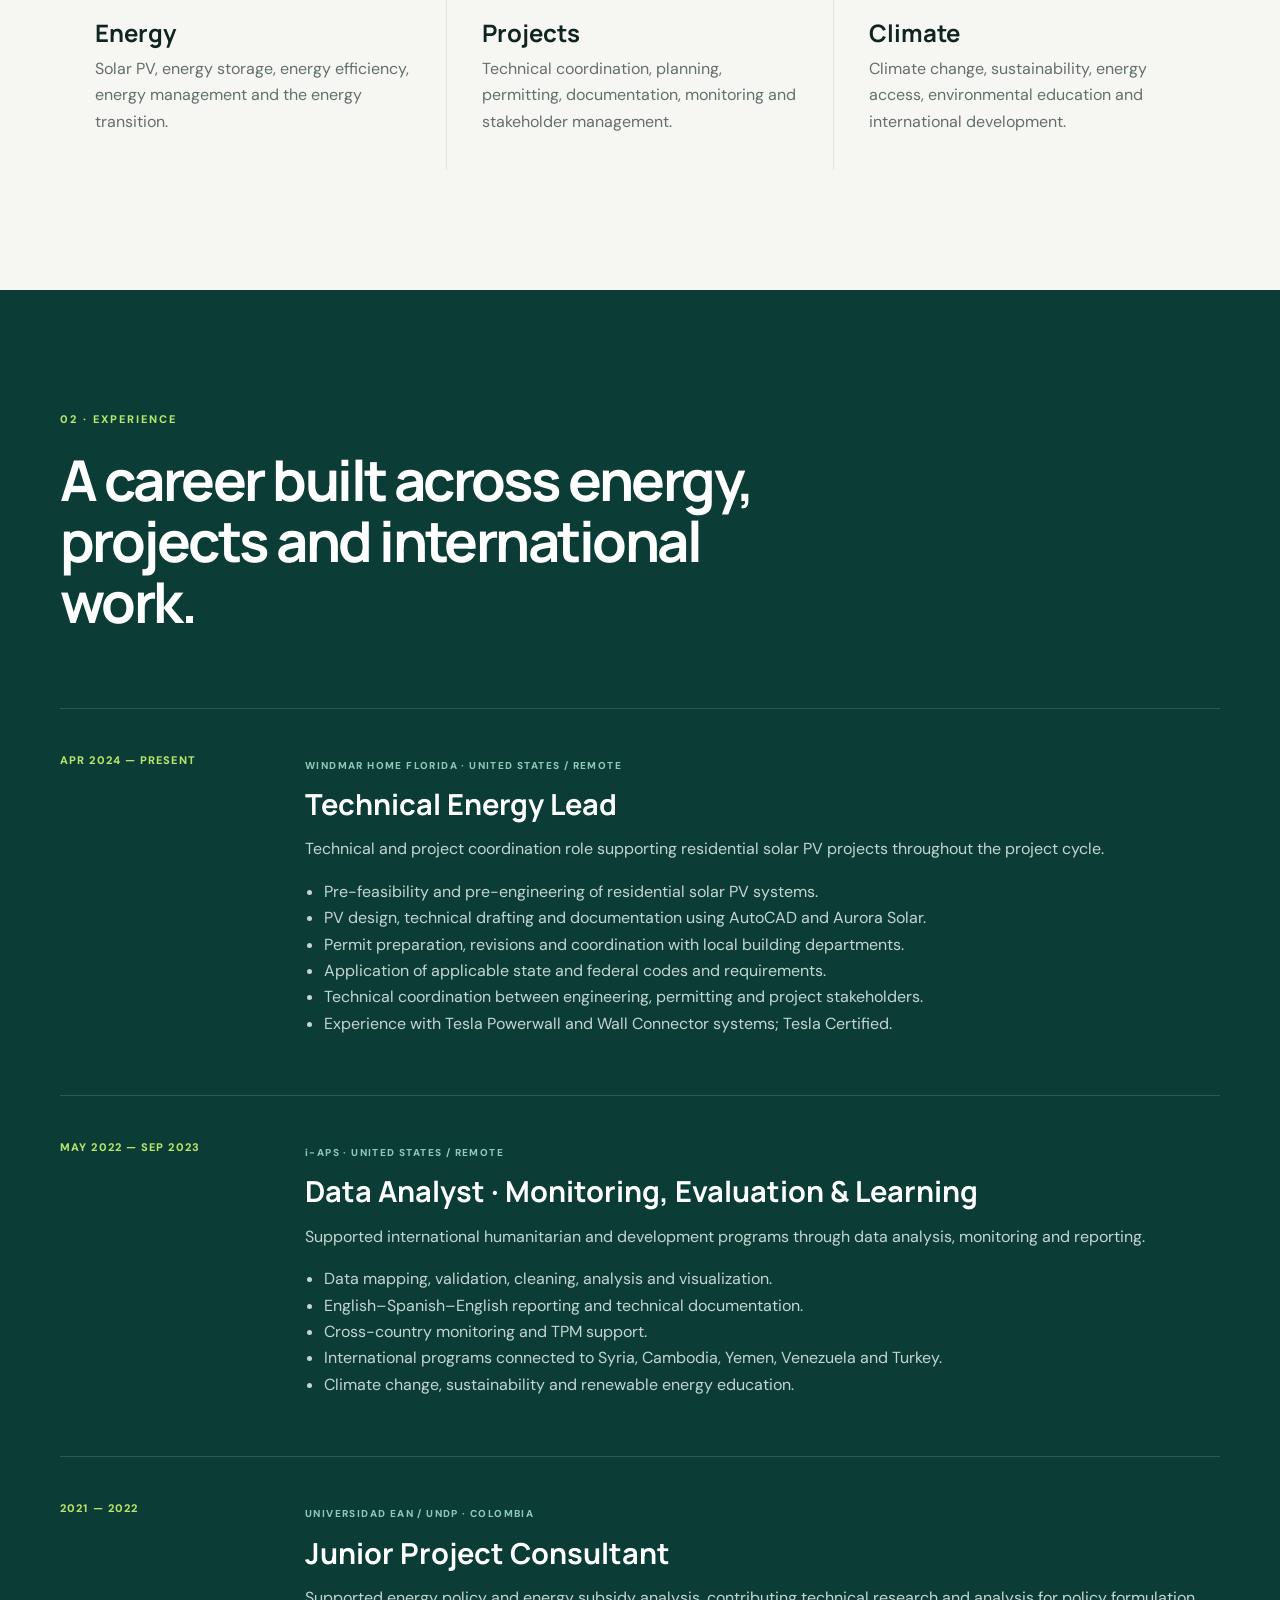
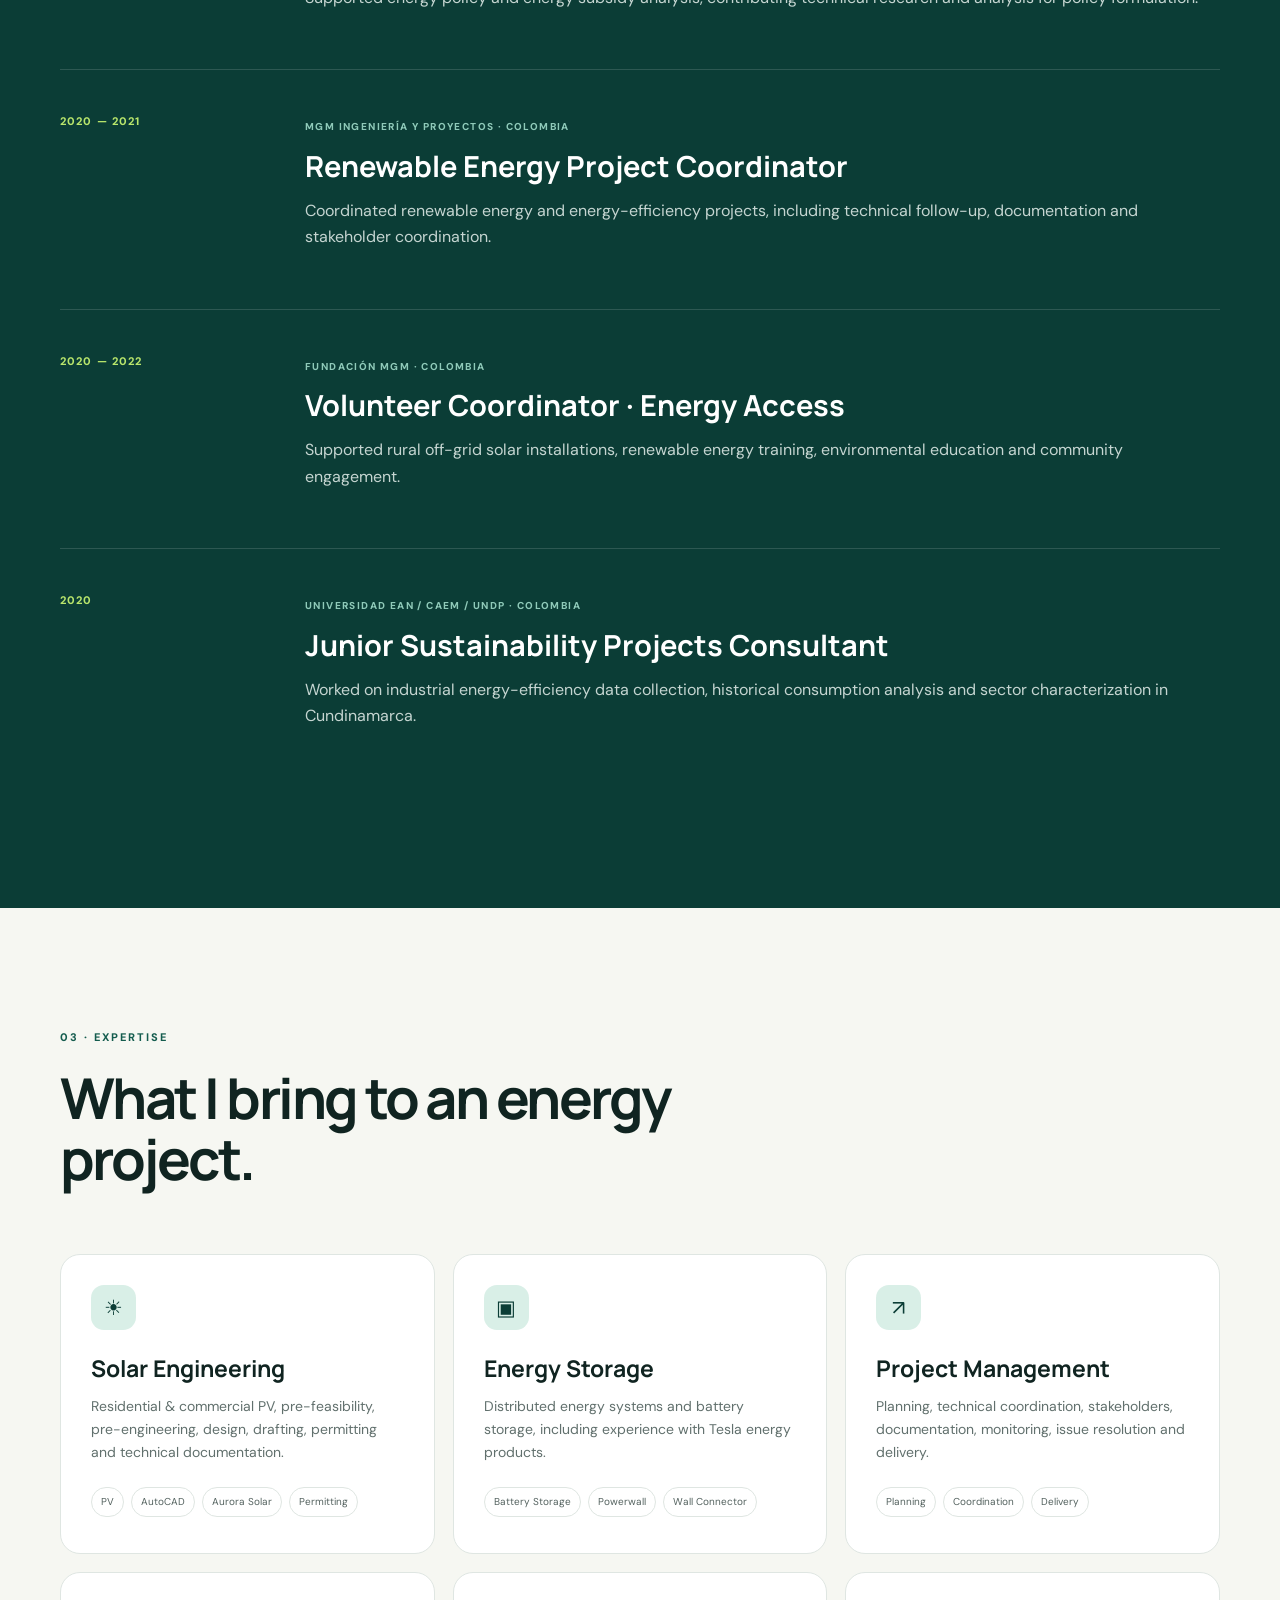
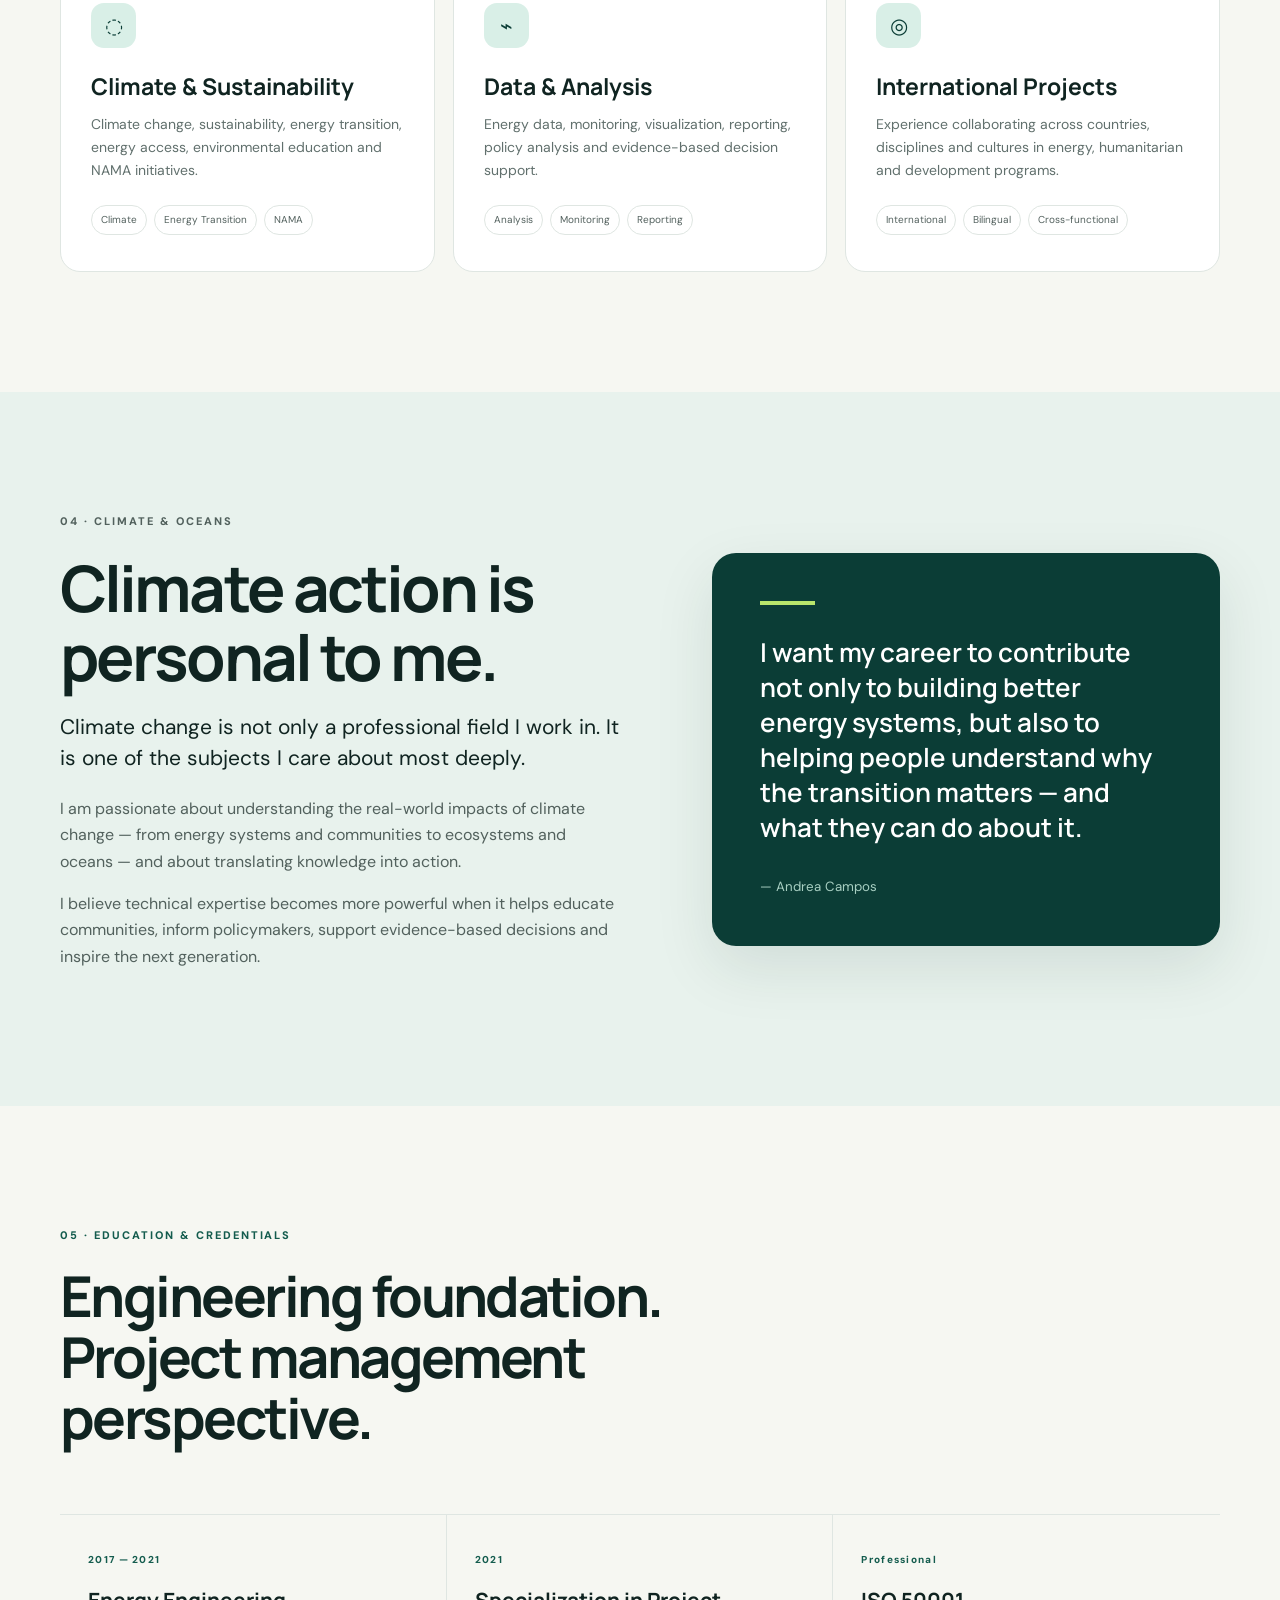
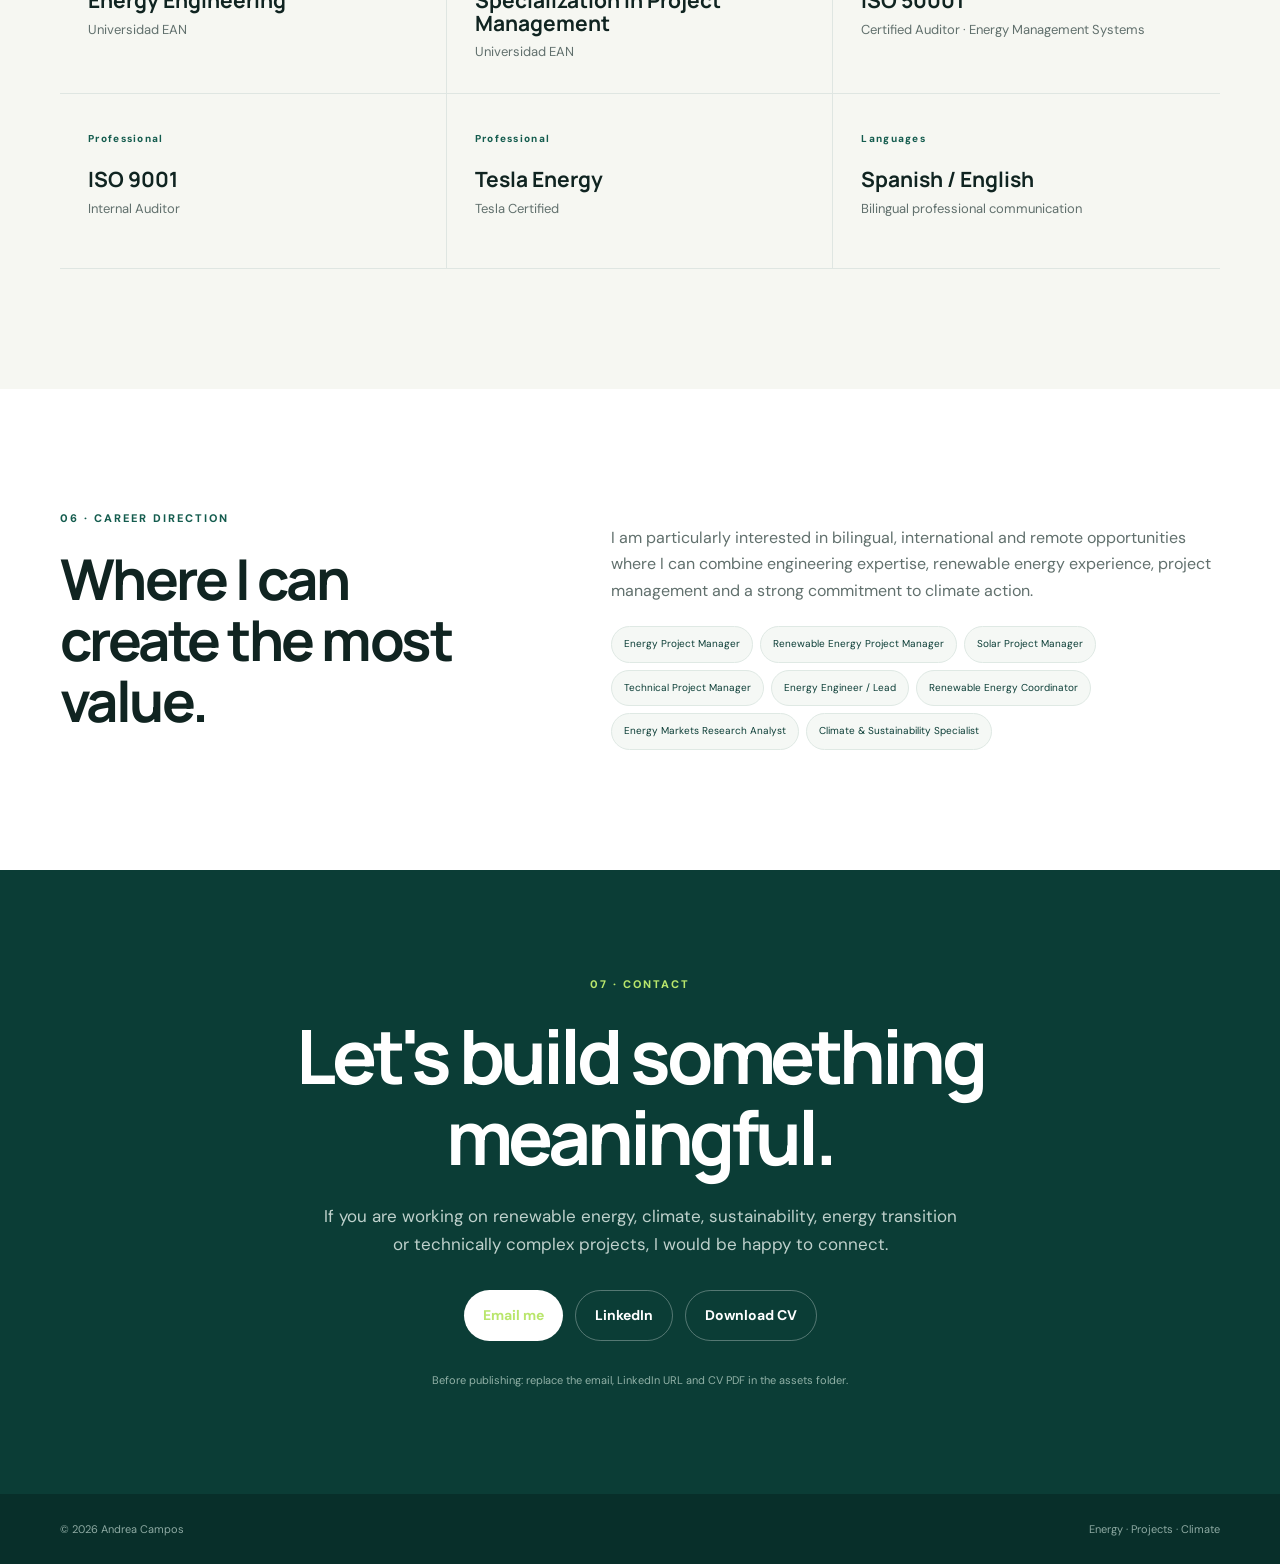
==== commit 1dc77d8a: "Update index.html" ====
--- a/index.html
+++ b/index.html
@@ -1,11 +1,11 @@
 <!doctype html><html lang="en"><head><meta charset="utf-8"><meta name="viewport" content="width=device-width,initial-scale=1"><meta name="description" content="Andrea Campos — Energy Engineer and Renewable Energy Project Professional specializing in solar PV, project management, climate change, data analysis and sustainability."><meta name="theme-color" content="#0b3d36"><title>Andrea Campos | Energy & Renewable Energy Project Professional</title><link rel="preconnect" href="https://fonts.googleapis.com"><link rel="preconnect" href="https://fonts.gstatic.com" crossorigin><link href="https://fonts.googleapis.com/css2?family=DM+Sans:wght@400;500;600;700&family=Manrope:wght@500;600;700;800&display=swap" rel="stylesheet"><link rel="stylesheet" href="style.css"></head><body>
 <header><nav class="nav container"><a class="brand" href="#home"><b>AC</b><span>Andrea Campos</span></a><button class="menu" aria-label="Menu">☰</button><div class="links"><a href="#about">About</a><a href="#experience">Experience</a><a href="#expertise">Expertise</a><a href="#climate">Climate</a><a href="#contact">Contact</a></div></nav></header>
 <main id="home">
-<section class="hero"><div class="container hero-grid"><div class="reveal"><p class="eyebrow">ENERGY ENGINEERING · PROJECT MANAGEMENT · CLIMATE ACTION</p><h1>Engineering the energy transition. <em>Supporting climate action.</em></h1><p class="hero-text">Energy Engineer and Project Management Specialist with more than 5 years of experience across solar PV, renewable energy, energy efficiency, climate, sustainability, international development and technical project coordination.</p><div class="actions"><a class="btn primary" href="#experience">Explore my experience</a><a class="btn secondary" href="#contact">Let's connect</a></div><div class="meta"><span>🇨🇴 Colombia</span><span>ES / EN bilingual</span><span>Remote & international opportunities</span></div></div><div class="visual reveal"><div class="energy-card"><small>ENERGY · RENEWABLES · PROJECTS</small><div class="sun"></div><div class="card-bottom"><strong>5+</strong><span>YEARS OF<br>EXPERIENCE</span></div></div></div></div><div class="scroll">SCROLL TO EXPLORE ↓</div></section>
+<section class="hero"><div class="container hero-grid"><div class="reveal"><p class="eyebrow">ENERGY ENGINEERING · PROJECT MANAGEMENT · CLIMATE ACTION</p><h1>Engineering the energy transition. <em>Supporting climate action.</em></h1><p class="hero-text">Energy Engineer and Project Management Specialist with more than 5 years of experience across solar PV, renewable energy, energy efficiency, climate, sustainability, international development, data analysis and technical project coordination.</p><div class="actions"><a class="btn primary" href="#experience">Explore my experience</a><a class="btn secondary" href="#contact">Let's connect</a></div><div class="meta"><span>🇨🇴 Colombia</span><span>ES / EN bilingual</span><span>Remote & international opportunities</span></div></div><div class="visual reveal"><div class="energy-card"><small>ENERGY · RENEWABLES · PROJECTS</small><div class="sun"></div><div class="card-bottom"><strong>5+</strong><span>YEARS OF<br>EXPERIENCE</span></div></div></div></div><div class="scroll">SCROLL TO EXPLORE ↓</div></section>
 <section class="section" id="about"><div class="container two"><div class="reveal"><p class="eyebrow">01 · ABOUT</p><h2>Technical expertise with a purpose beyond the project.</h2></div><div class="copy reveal"><p class="lead">My career has grown at the intersection of <strong>engineering, project coordination, renewable energy, data and climate action.</strong></p><p>I have worked on residential solar PV projects in the United States, renewable energy and energy-efficiency initiatives in Colombia, energy policy and subsidy analysis, rural energy access, international humanitarian programs and sustainability projects.</p><p>I enjoy turning complex technical requirements into organized, actionable projects — connecting engineering teams, clients, authorities, partners and stakeholders to move work from early analysis and design through permitting, monitoring and delivery.</p></div></div><div class="container pillars"><article><b>01</b><h3>Energy</h3><p>Solar PV, energy storage, energy efficiency, energy management and the energy transition.</p></article><article><b>02</b><h3>Projects</h3><p>Technical coordination, planning, permitting, documentation, monitoring and stakeholder management.</p></article><article><b>03</b><h3>Climate</h3><p>Climate change, sustainability, energy access, environmental education and international development.</p></article></div></section>
 <section class="section dark" id="experience"><div class="container"><div class="reveal"><p class="eyebrow light">02 · EXPERIENCE</p><h2>A career built across energy, projects and international work.</h2></div><div class="timeline">
 <article class="job reveal"><div class="date">APR 2024 — PRESENT</div><div><label>WINDMAR HOME FLORIDA · UNITED STATES / REMOTE</label><h3>Technical Energy Lead</h3><p>Technical and project coordination role supporting residential solar PV projects throughout the project cycle.</p><ul><li>Pre-feasibility and pre-engineering of residential solar PV systems.</li><li>PV design, technical drafting and documentation using AutoCAD and Aurora Solar.</li><li>Permit preparation, revisions and coordination with local building departments.</li><li>Application of applicable state and federal codes and requirements.</li><li>Technical coordination between engineering, permitting and project stakeholders.</li><li>Experience with Tesla Powerwall and Wall Connector systems; Tesla Certified.</li></ul></div></article>
-<article class="job reveal"><div class="date">MAY 2022 — SEP 2023</div><div><label>i-APS</label><h3>Data Analyst · Monitoring, Evaluation & Learning</h3><p>Supported international humanitarian and development programs through data analysis, monitoring and reporting.</p><ul><li>Data mapping, validation, cleaning, analysis and visualization.</li><li>English–Spanish–English reporting and technical documentation.</li><li>Cross-country monitoring and TPM support.</li><li>International programs connected to Syria, Cambodia, Yemen, Venezuela and Turkey.</li><li>Climate change, sustainability and renewable energy education.</li></ul></div></article>
+<article class="job reveal"><div class="date">MAY 2022 — SEP 2023</div><div><label>i-APS · UNITED STATES / REMOTE</label><h3>Data Analyst · Monitoring, Evaluation & Learning</h3><p>Supported international humanitarian and development programs through data analysis, monitoring and reporting.</p><ul><li>Data mapping, validation, cleaning, analysis and visualization.</li><li>English–Spanish–English reporting and technical documentation.</li><li>Cross-country monitoring and TPM support.</li><li>International programs connected to Syria, Cambodia, Yemen, Venezuela and Turkey.</li><li>Climate change, sustainability and renewable energy education.</li></ul></div></article>
 <article class="job reveal"><div class="date">2021 — 2022</div><div><label>UNIVERSIDAD EAN / UNDP · COLOMBIA</label><h3>Junior Project Consultant</h3><p>Supported energy policy and energy subsidy analysis, contributing technical research and analysis for policy formulation.</p></div></article>
 <article class="job reveal"><div class="date">2020 — 2021</div><div><label>MGM INGENIERÍA Y PROYECTOS · COLOMBIA</label><h3>Renewable Energy Project Coordinator</h3><p>Coordinated renewable energy and energy-efficiency projects, including technical follow-up, documentation and stakeholder coordination.</p></div></article>
 <article class="job reveal"><div class="date">2020 — 2022</div><div><label>FUNDACIÓN MGM · COLOMBIA</label><h3>Volunteer Coordinator · Energy Access</h3><p>Supported rural off-grid solar installations, renewable energy training, environmental education and community engagement.</p></div></article>
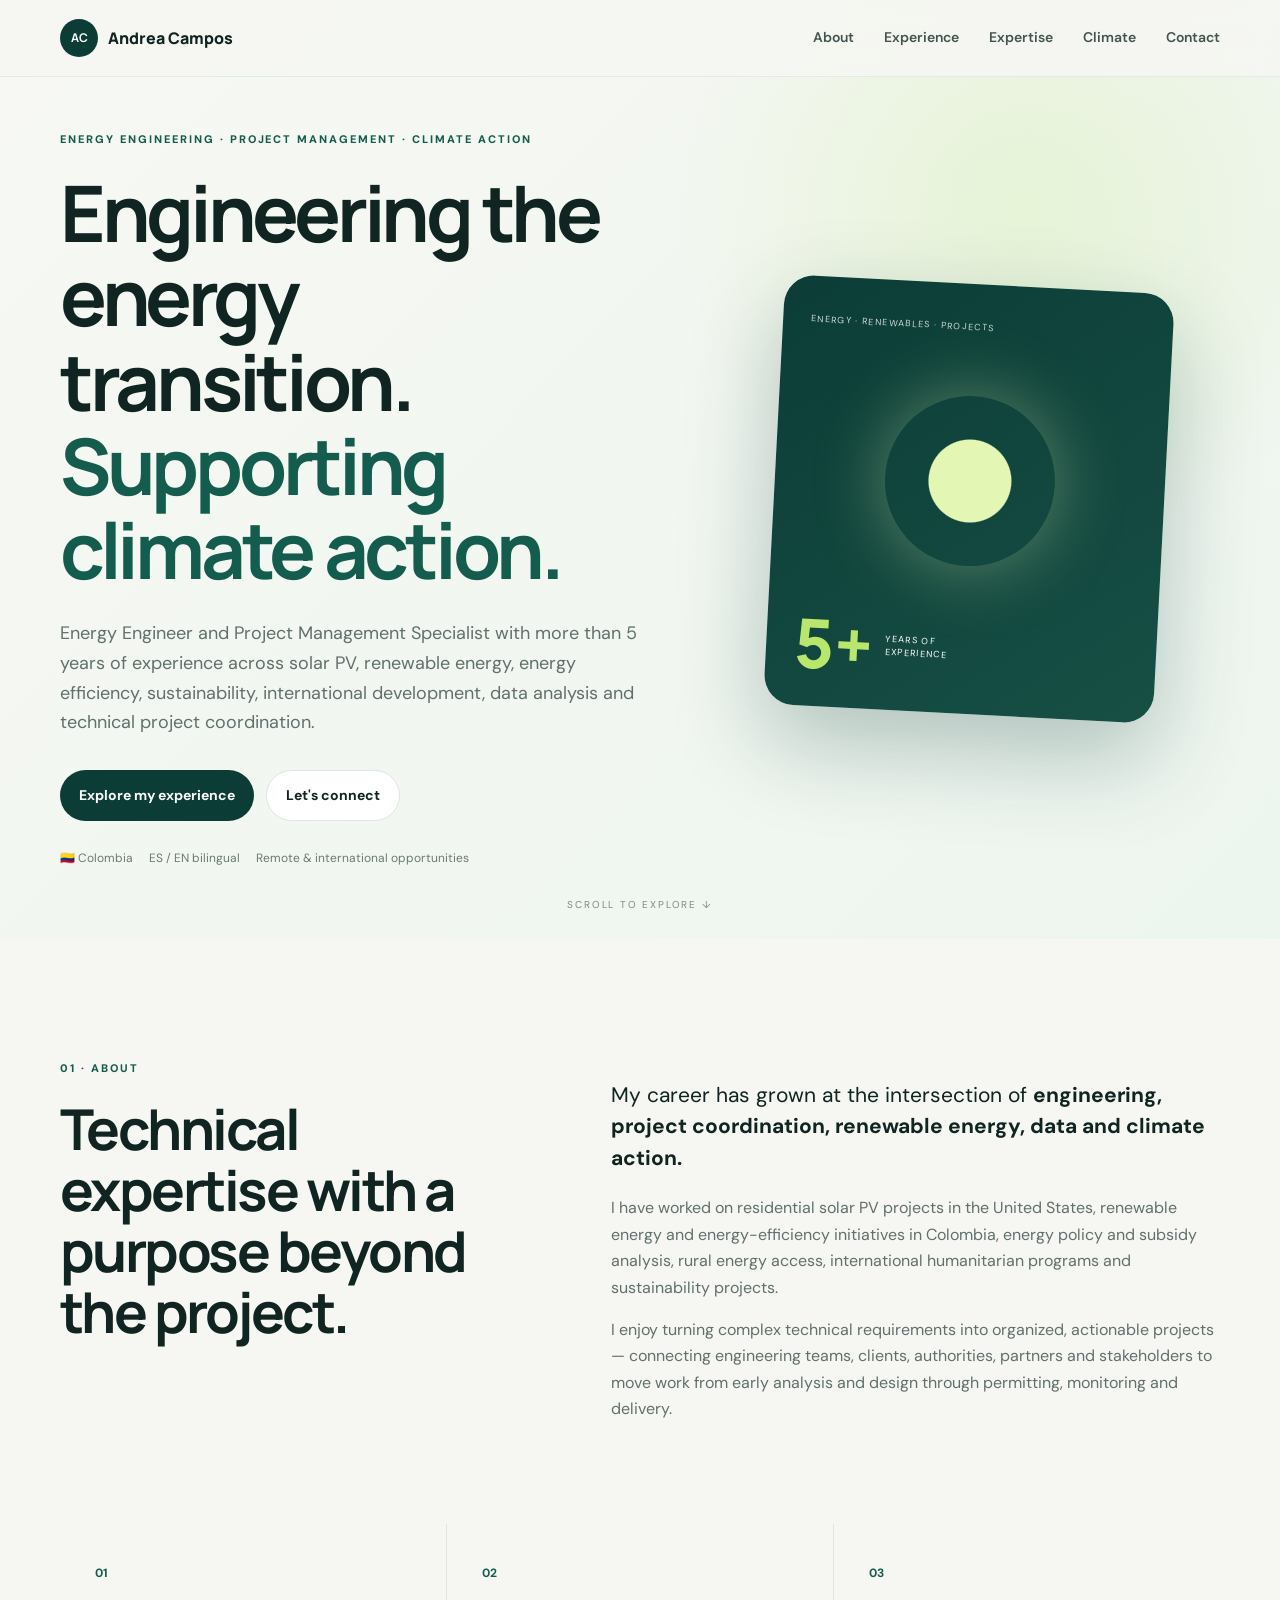
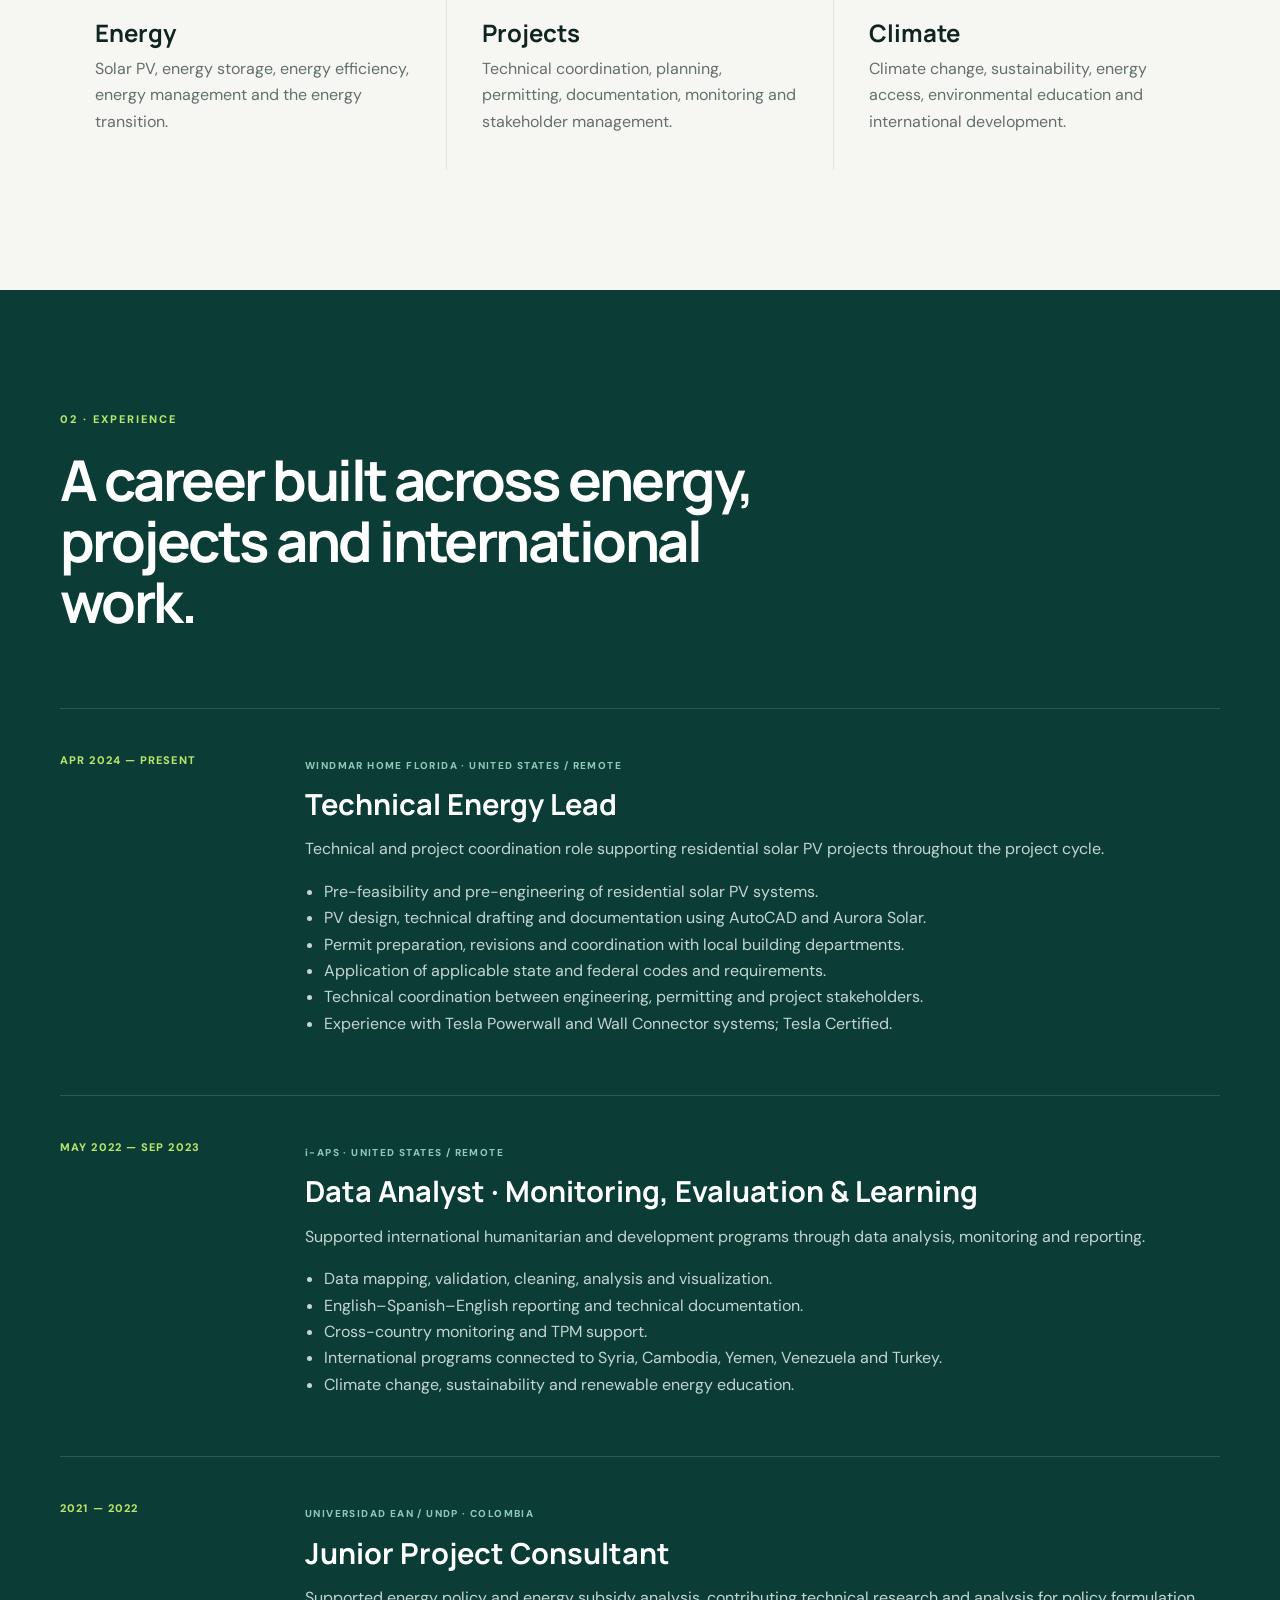
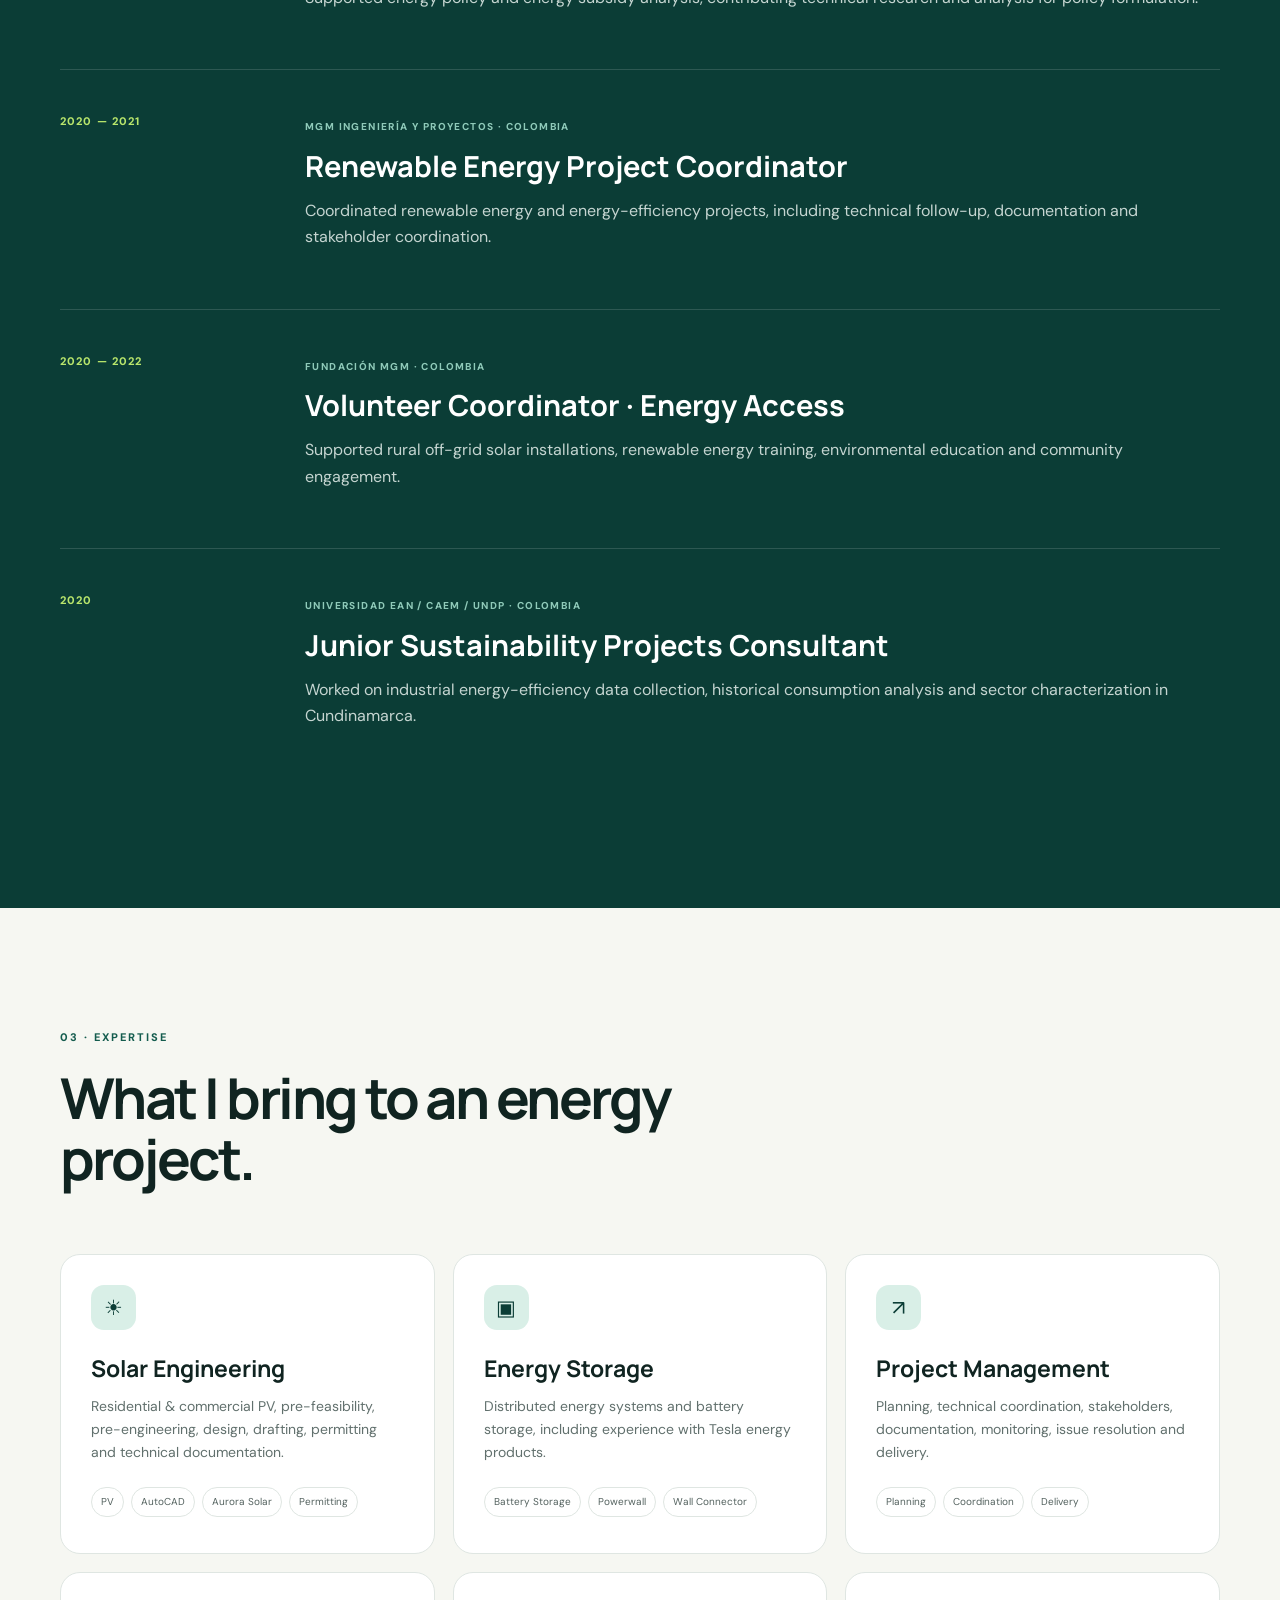
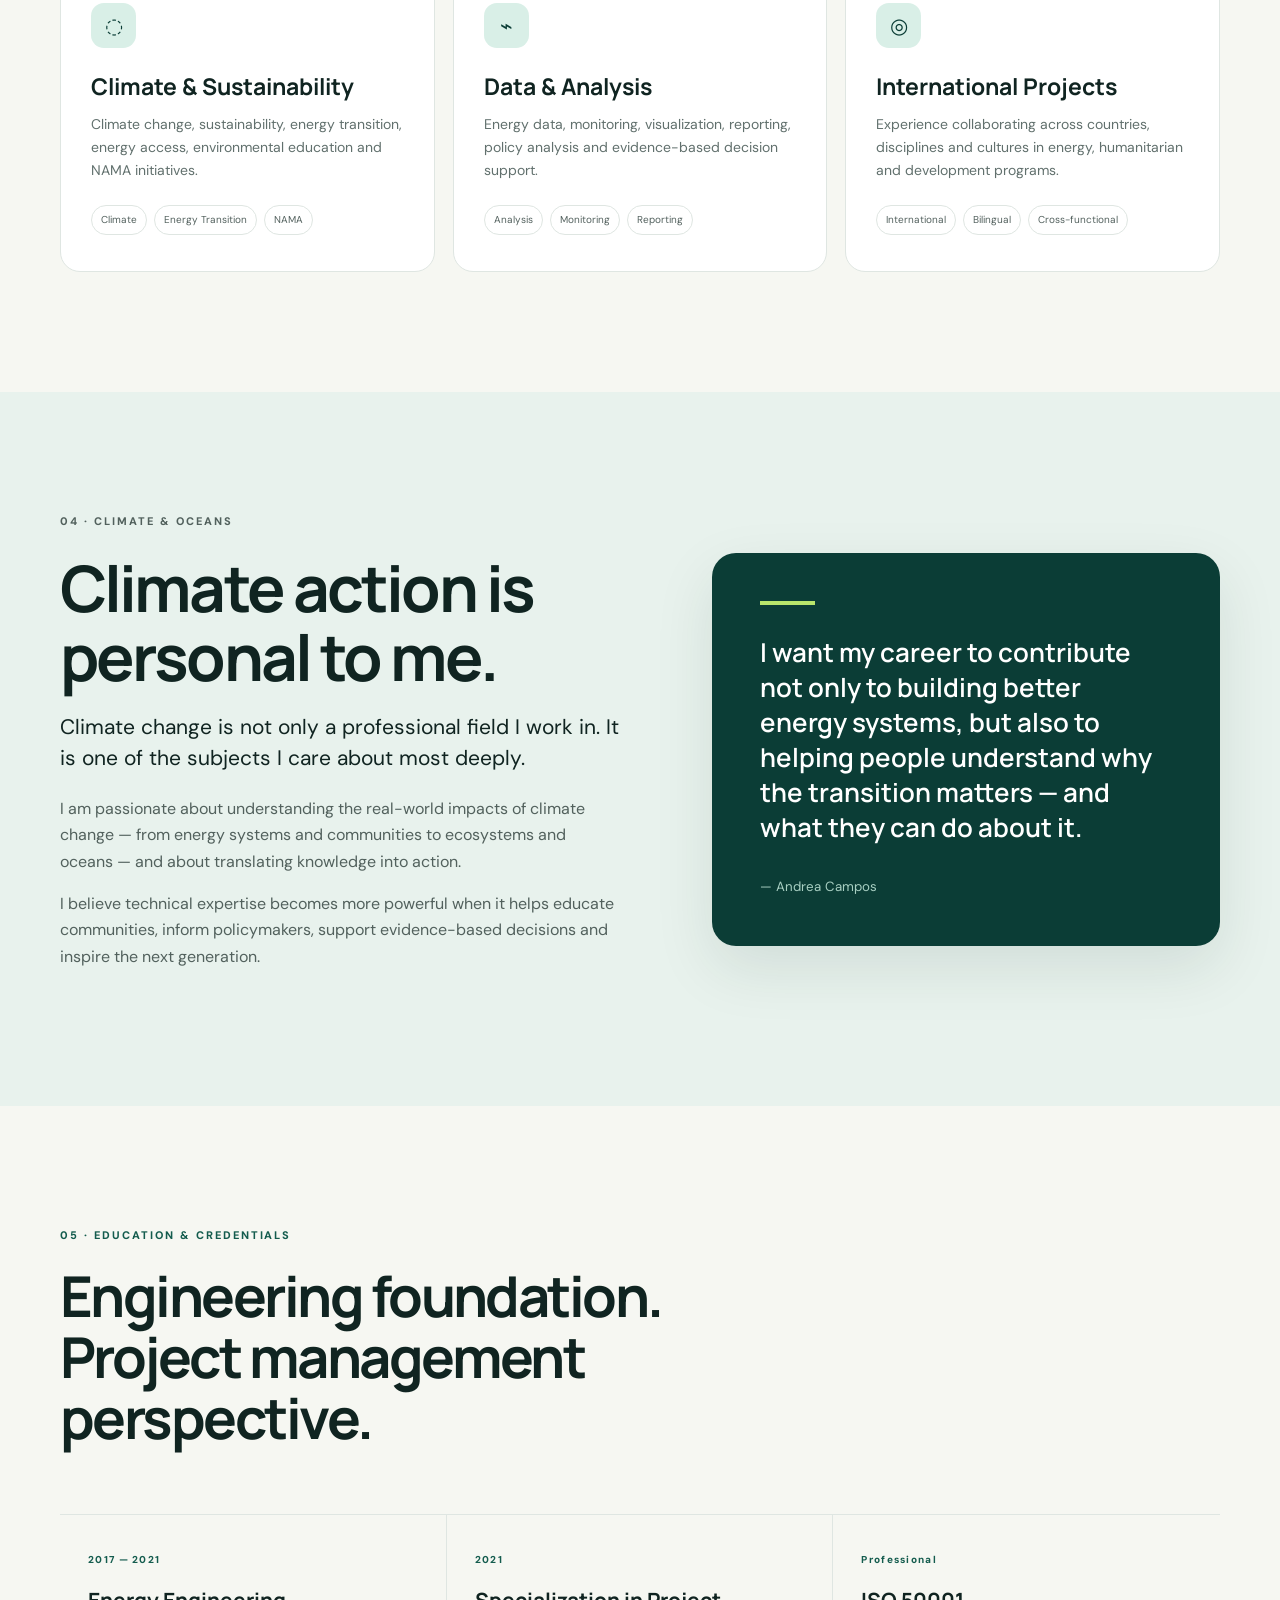
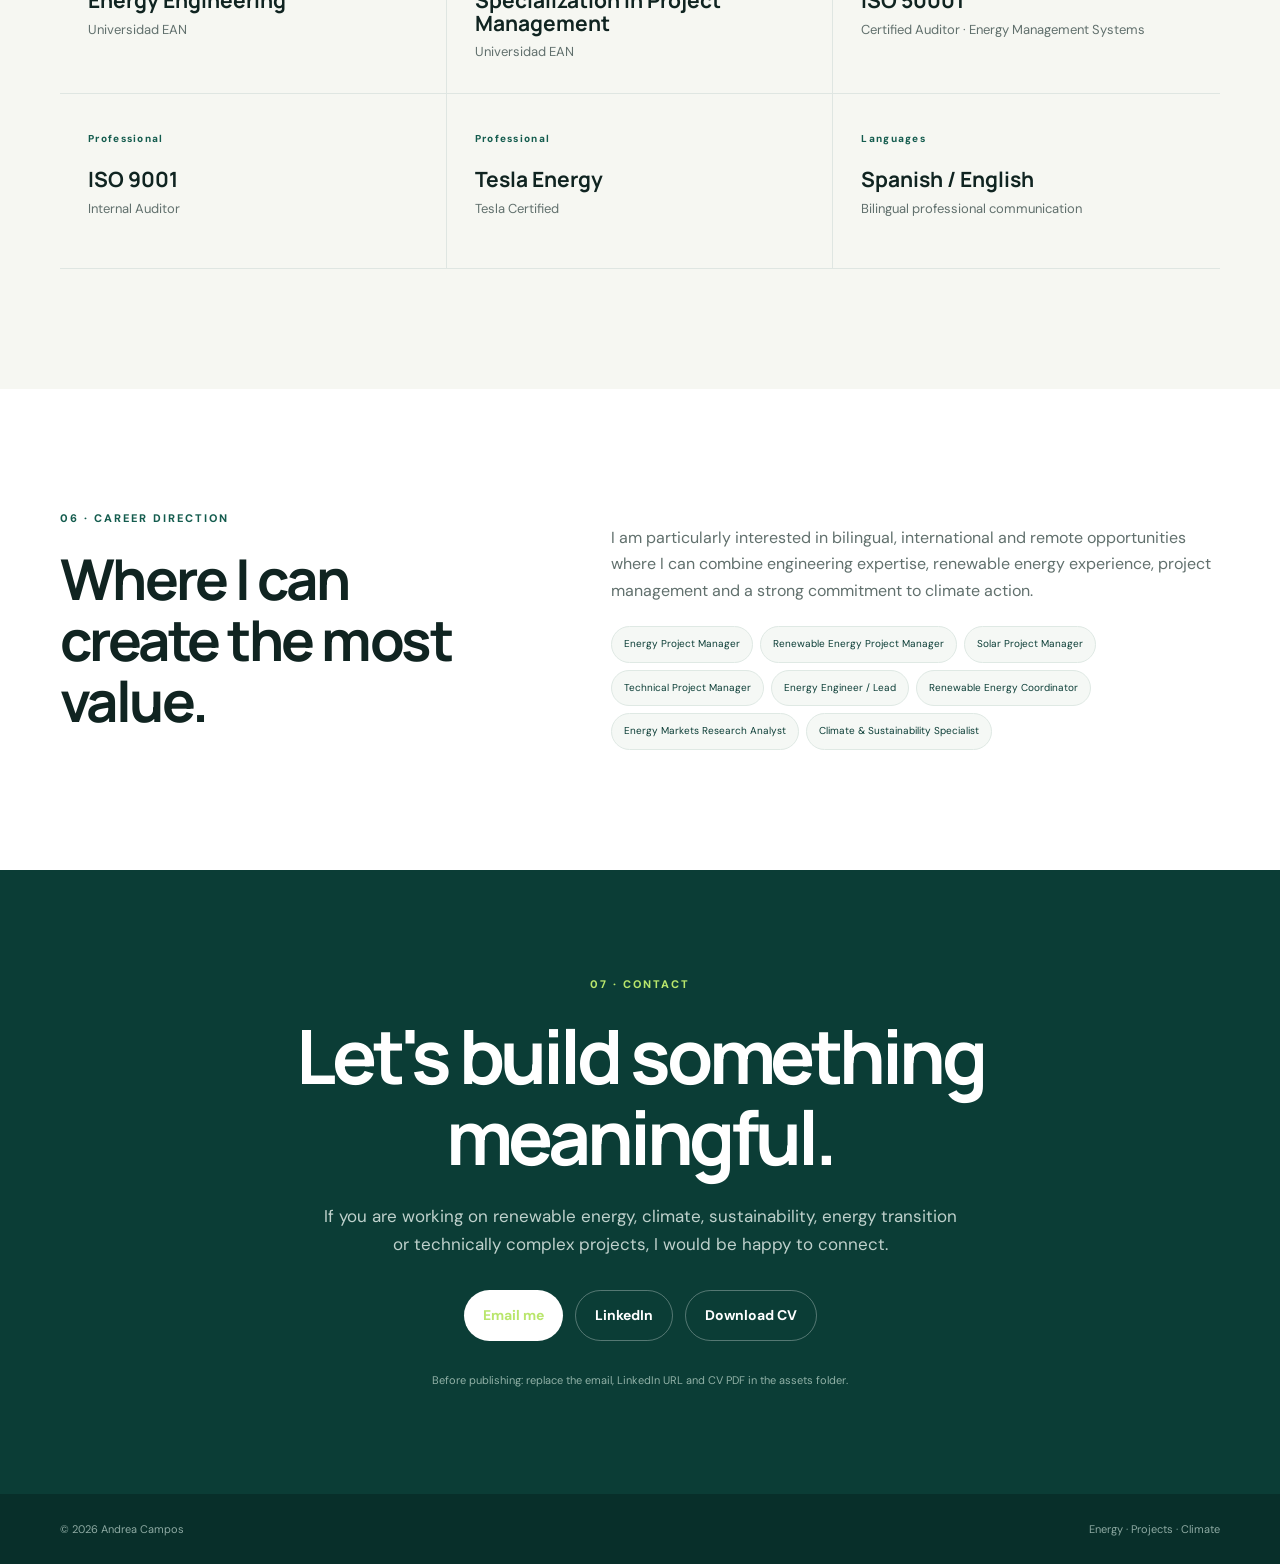
==== commit 8c0cdce4: "Update index.html" ====
--- a/index.html
+++ b/index.html
@@ -1,7 +1,7 @@
 <!doctype html><html lang="en"><head><meta charset="utf-8"><meta name="viewport" content="width=device-width,initial-scale=1"><meta name="description" content="Andrea Campos — Energy Engineer and Renewable Energy Project Professional specializing in solar PV, project management, climate change, data analysis and sustainability."><meta name="theme-color" content="#0b3d36"><title>Andrea Campos | Energy & Renewable Energy Project Professional</title><link rel="preconnect" href="https://fonts.googleapis.com"><link rel="preconnect" href="https://fonts.gstatic.com" crossorigin><link href="https://fonts.googleapis.com/css2?family=DM+Sans:wght@400;500;600;700&family=Manrope:wght@500;600;700;800&display=swap" rel="stylesheet"><link rel="stylesheet" href="style.css"></head><body>
 <header><nav class="nav container"><a class="brand" href="#home"><b>AC</b><span>Andrea Campos</span></a><button class="menu" aria-label="Menu">☰</button><div class="links"><a href="#about">About</a><a href="#experience">Experience</a><a href="#expertise">Expertise</a><a href="#climate">Climate</a><a href="#contact">Contact</a></div></nav></header>
 <main id="home">
-<section class="hero"><div class="container hero-grid"><div class="reveal"><p class="eyebrow">ENERGY ENGINEERING · PROJECT MANAGEMENT · CLIMATE ACTION</p><h1>Engineering the energy transition. <em>Supporting climate action.</em></h1><p class="hero-text">Energy Engineer and Project Management Specialist with more than 5 years of experience across solar PV, renewable energy, energy efficiency, climate, sustainability, international development, data analysis and technical project coordination.</p><div class="actions"><a class="btn primary" href="#experience">Explore my experience</a><a class="btn secondary" href="#contact">Let's connect</a></div><div class="meta"><span>🇨🇴 Colombia</span><span>ES / EN bilingual</span><span>Remote & international opportunities</span></div></div><div class="visual reveal"><div class="energy-card"><small>ENERGY · RENEWABLES · PROJECTS</small><div class="sun"></div><div class="card-bottom"><strong>5+</strong><span>YEARS OF<br>EXPERIENCE</span></div></div></div></div><div class="scroll">SCROLL TO EXPLORE ↓</div></section>
+<section class="hero"><div class="container hero-grid"><div class="reveal"><p class="eyebrow">ENERGY ENGINEERING · PROJECT MANAGEMENT · CLIMATE ACTION</p><h1>Engineering the energy transition. <em>Supporting climate action.</em></h1><p class="hero-text">Energy Engineer and Project Management Specialist with more than 5 years of experience across solar PV, renewable energy, energy efficiency, sustainability, international development, data analysis and technical project coordination.</p><div class="actions"><a class="btn primary" href="#experience">Explore my experience</a><a class="btn secondary" href="#contact">Let's connect</a></div><div class="meta"><span>🇨🇴 Colombia</span><span>ES / EN bilingual</span><span>Remote & international opportunities</span></div></div><div class="visual reveal"><div class="energy-card"><small>ENERGY · RENEWABLES · PROJECTS</small><div class="sun"></div><div class="card-bottom"><strong>5+</strong><span>YEARS OF<br>EXPERIENCE</span></div></div></div></div><div class="scroll">SCROLL TO EXPLORE ↓</div></section>
 <section class="section" id="about"><div class="container two"><div class="reveal"><p class="eyebrow">01 · ABOUT</p><h2>Technical expertise with a purpose beyond the project.</h2></div><div class="copy reveal"><p class="lead">My career has grown at the intersection of <strong>engineering, project coordination, renewable energy, data and climate action.</strong></p><p>I have worked on residential solar PV projects in the United States, renewable energy and energy-efficiency initiatives in Colombia, energy policy and subsidy analysis, rural energy access, international humanitarian programs and sustainability projects.</p><p>I enjoy turning complex technical requirements into organized, actionable projects — connecting engineering teams, clients, authorities, partners and stakeholders to move work from early analysis and design through permitting, monitoring and delivery.</p></div></div><div class="container pillars"><article><b>01</b><h3>Energy</h3><p>Solar PV, energy storage, energy efficiency, energy management and the energy transition.</p></article><article><b>02</b><h3>Projects</h3><p>Technical coordination, planning, permitting, documentation, monitoring and stakeholder management.</p></article><article><b>03</b><h3>Climate</h3><p>Climate change, sustainability, energy access, environmental education and international development.</p></article></div></section>
 <section class="section dark" id="experience"><div class="container"><div class="reveal"><p class="eyebrow light">02 · EXPERIENCE</p><h2>A career built across energy, projects and international work.</h2></div><div class="timeline">
 <article class="job reveal"><div class="date">APR 2024 — PRESENT</div><div><label>WINDMAR HOME FLORIDA · UNITED STATES / REMOTE</label><h3>Technical Energy Lead</h3><p>Technical and project coordination role supporting residential solar PV projects throughout the project cycle.</p><ul><li>Pre-feasibility and pre-engineering of residential solar PV systems.</li><li>PV design, technical drafting and documentation using AutoCAD and Aurora Solar.</li><li>Permit preparation, revisions and coordination with local building departments.</li><li>Application of applicable state and federal codes and requirements.</li><li>Technical coordination between engineering, permitting and project stakeholders.</li><li>Experience with Tesla Powerwall and Wall Connector systems; Tesla Certified.</li></ul></div></article>
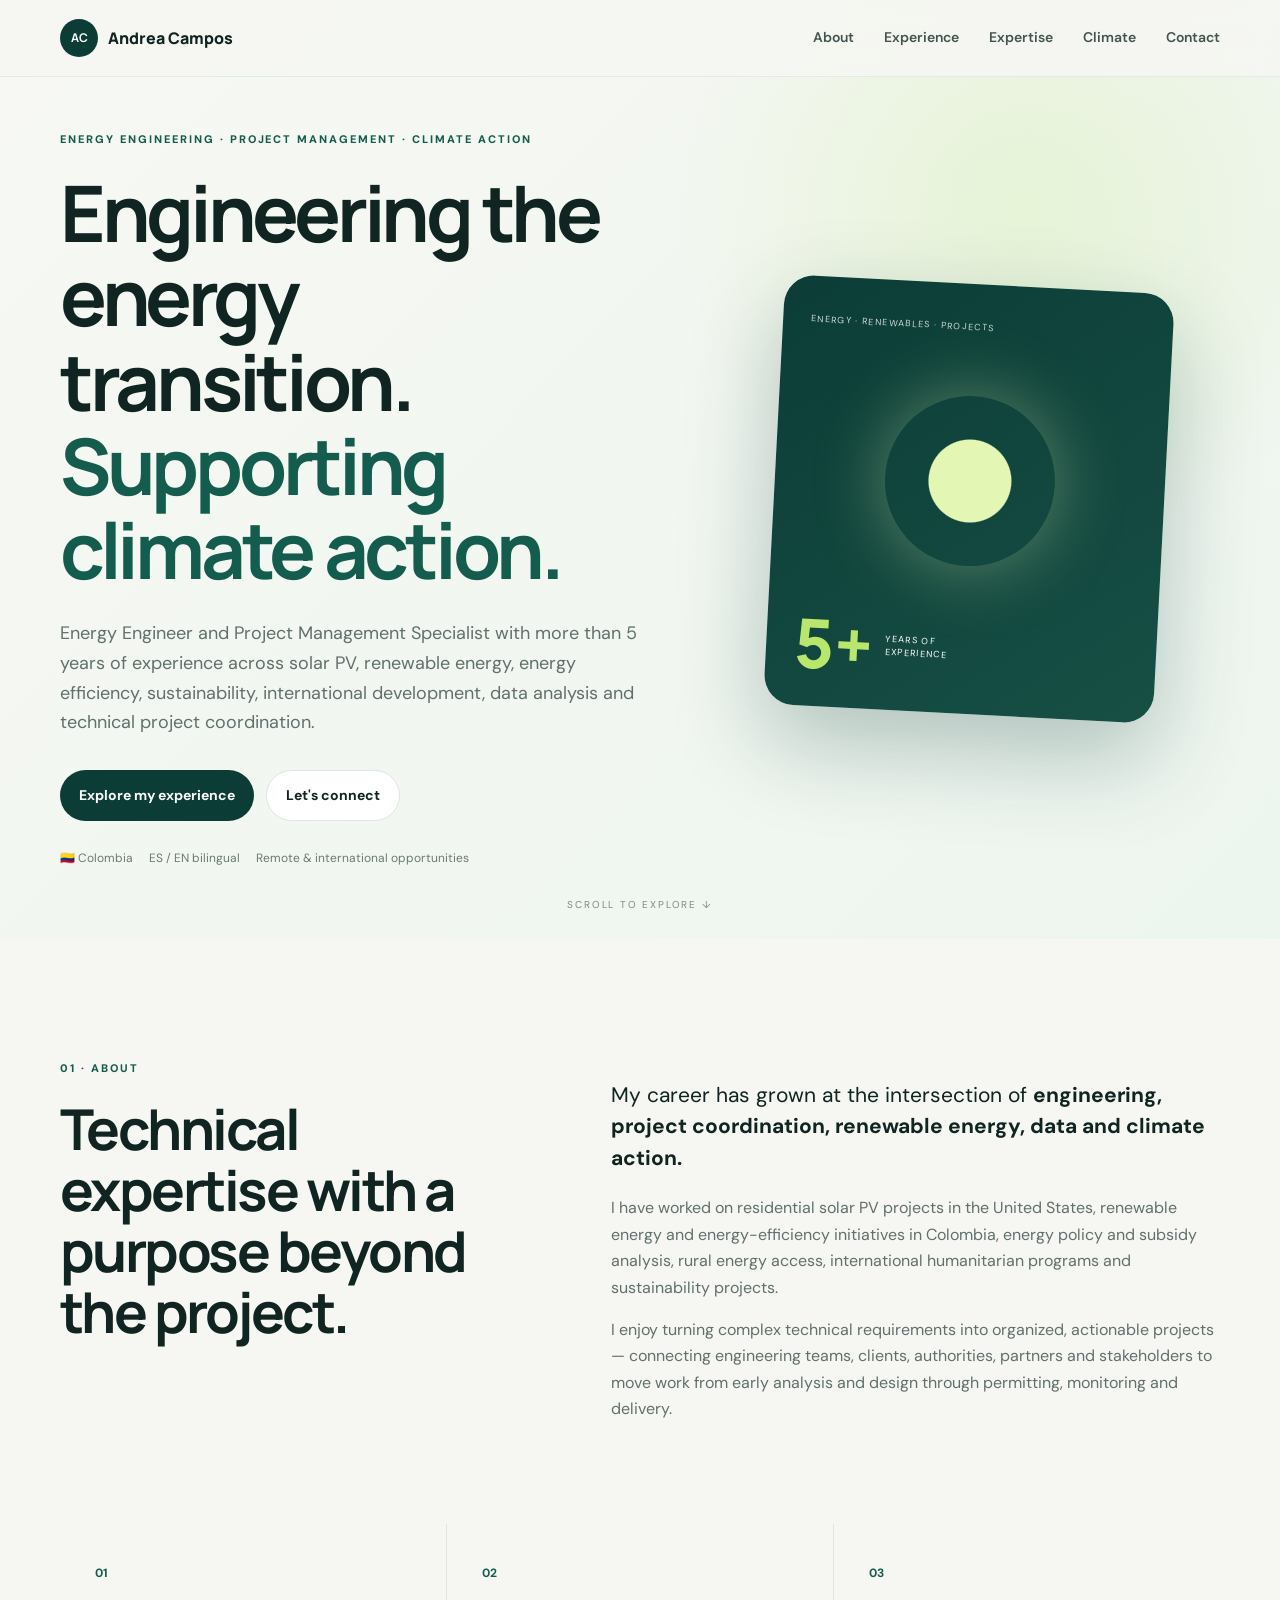
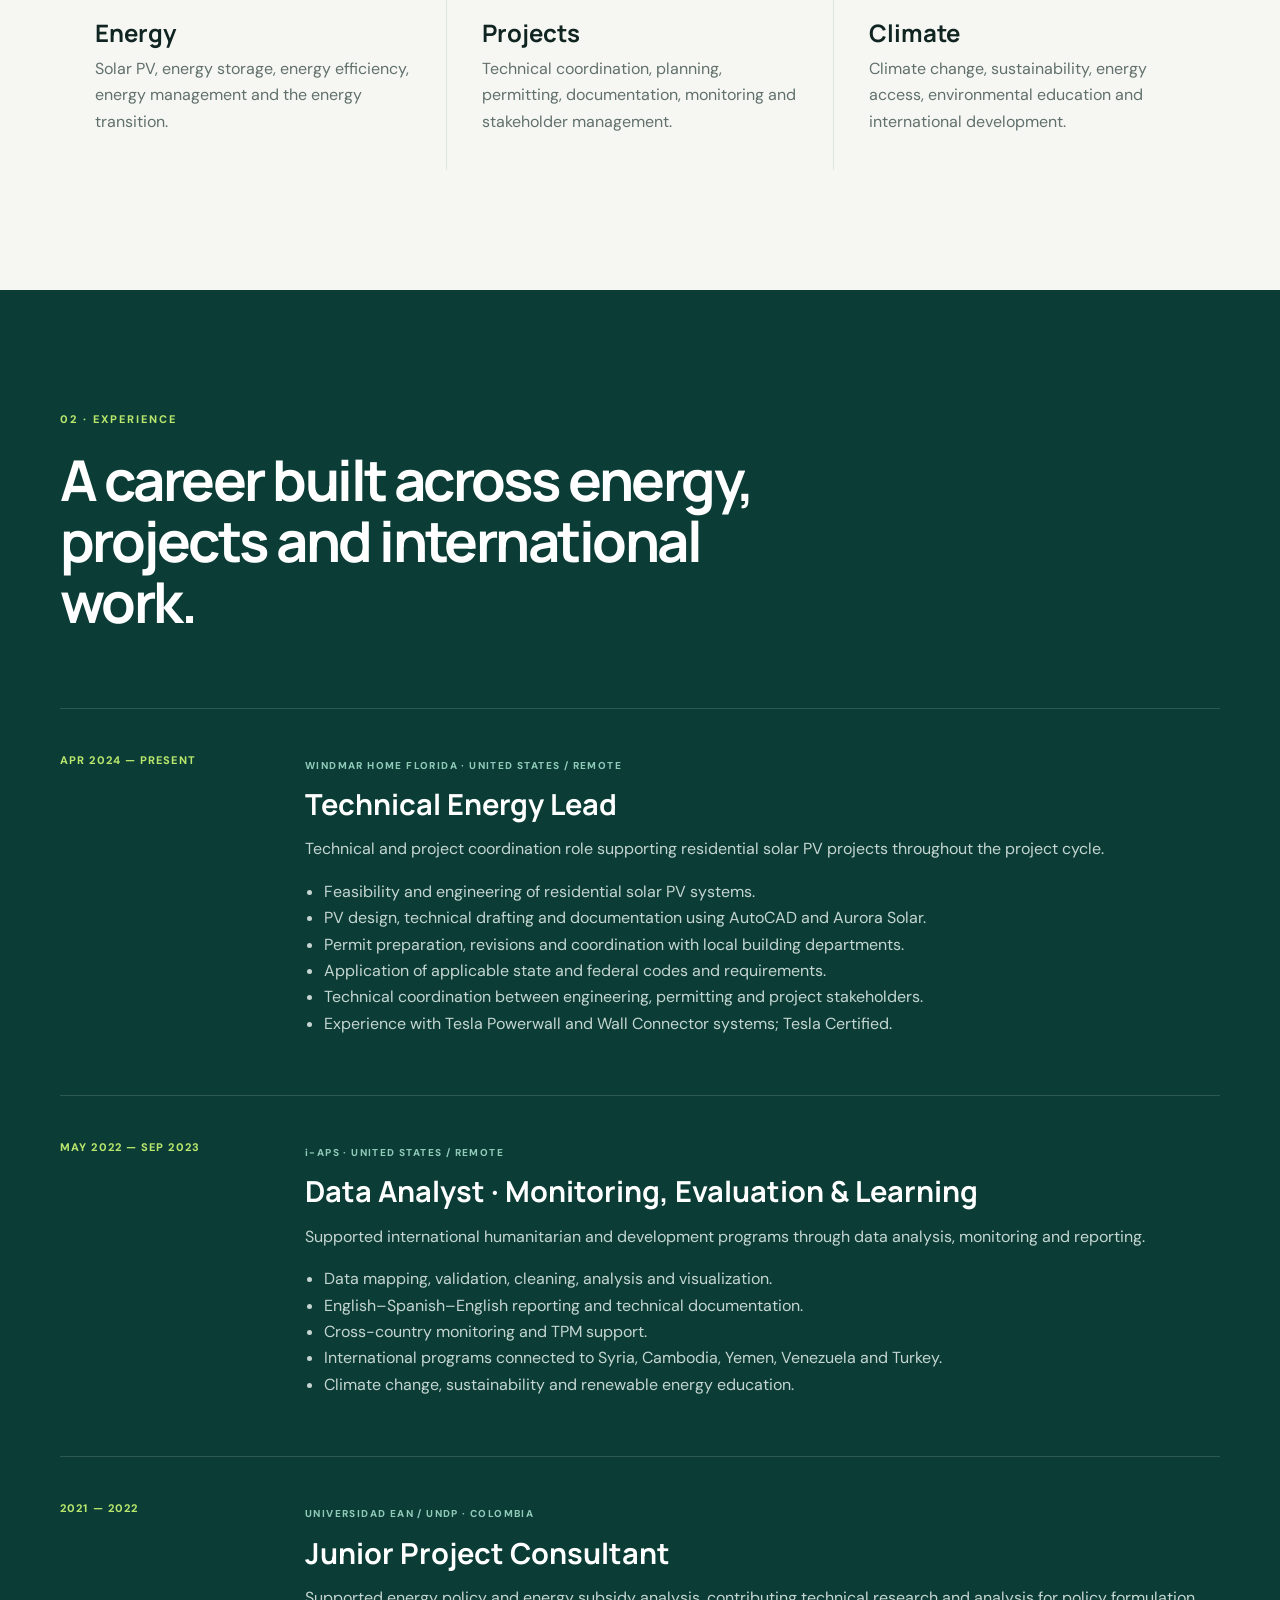
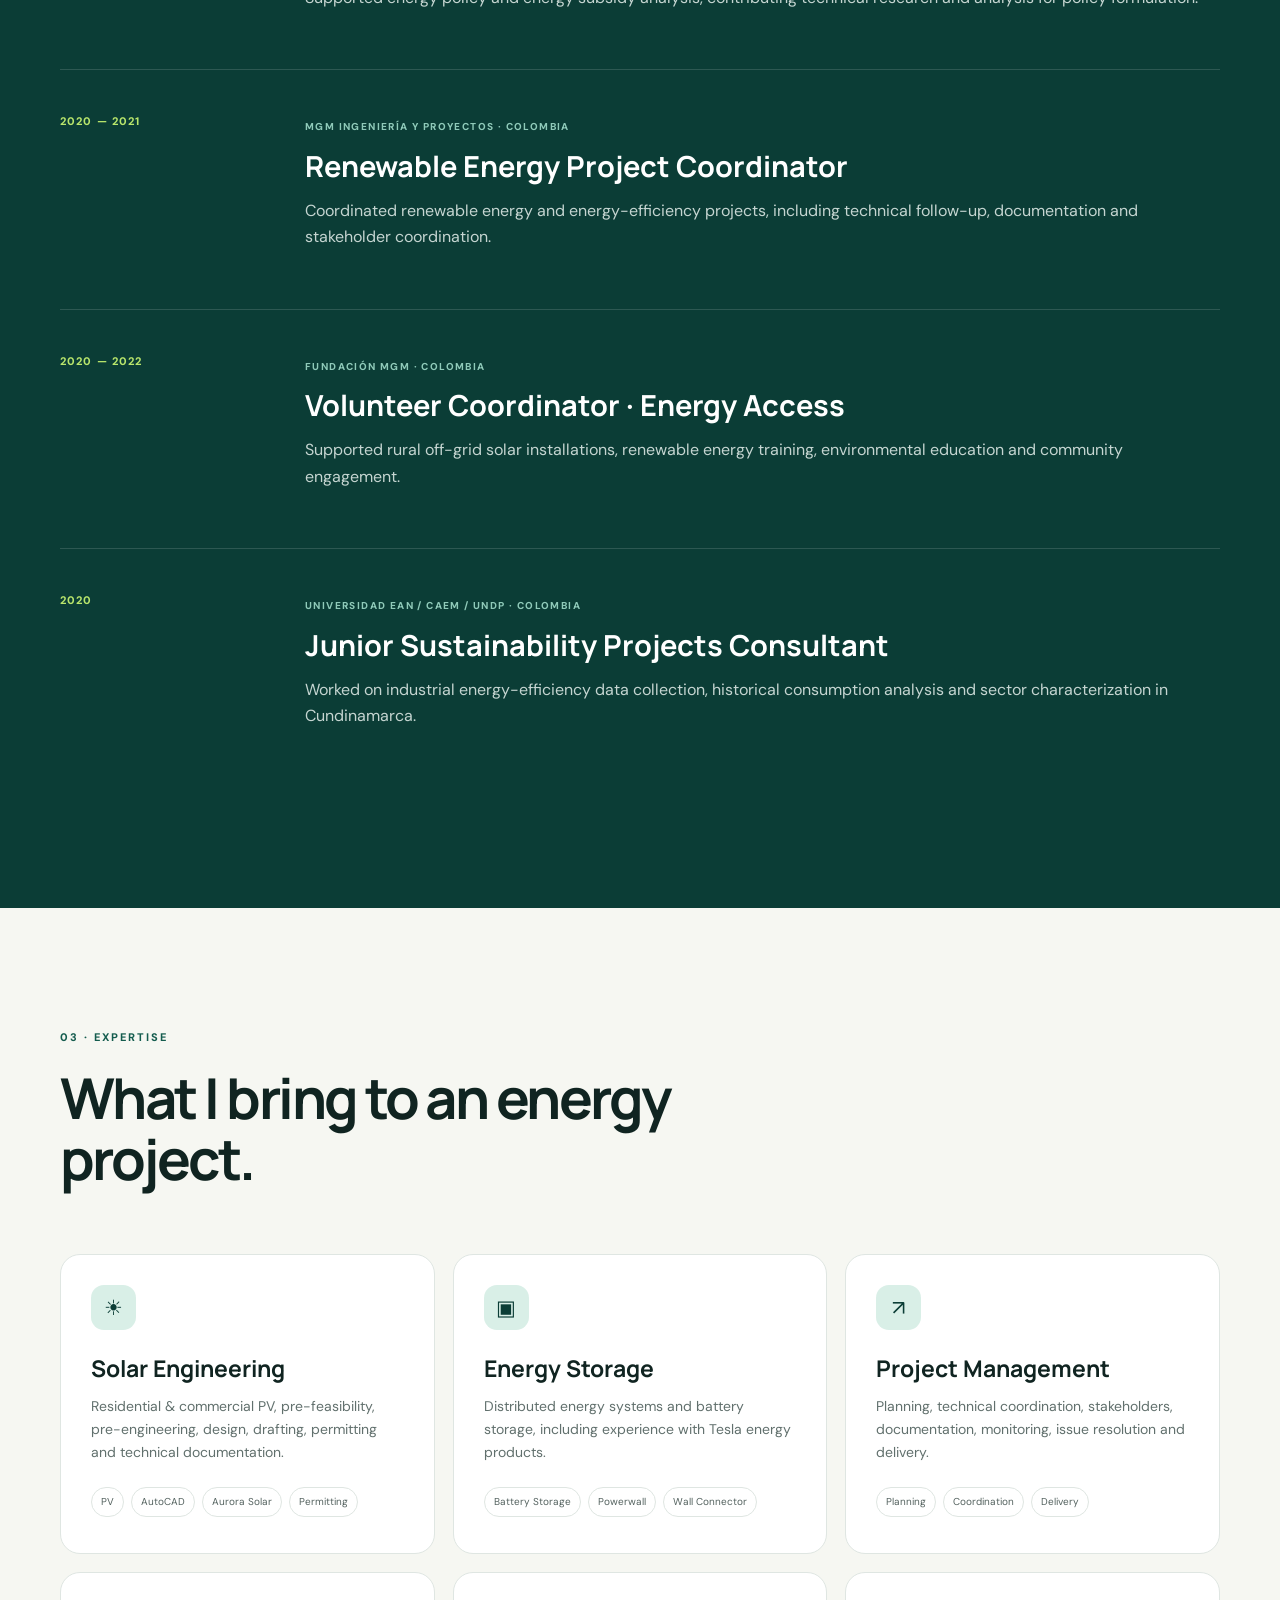
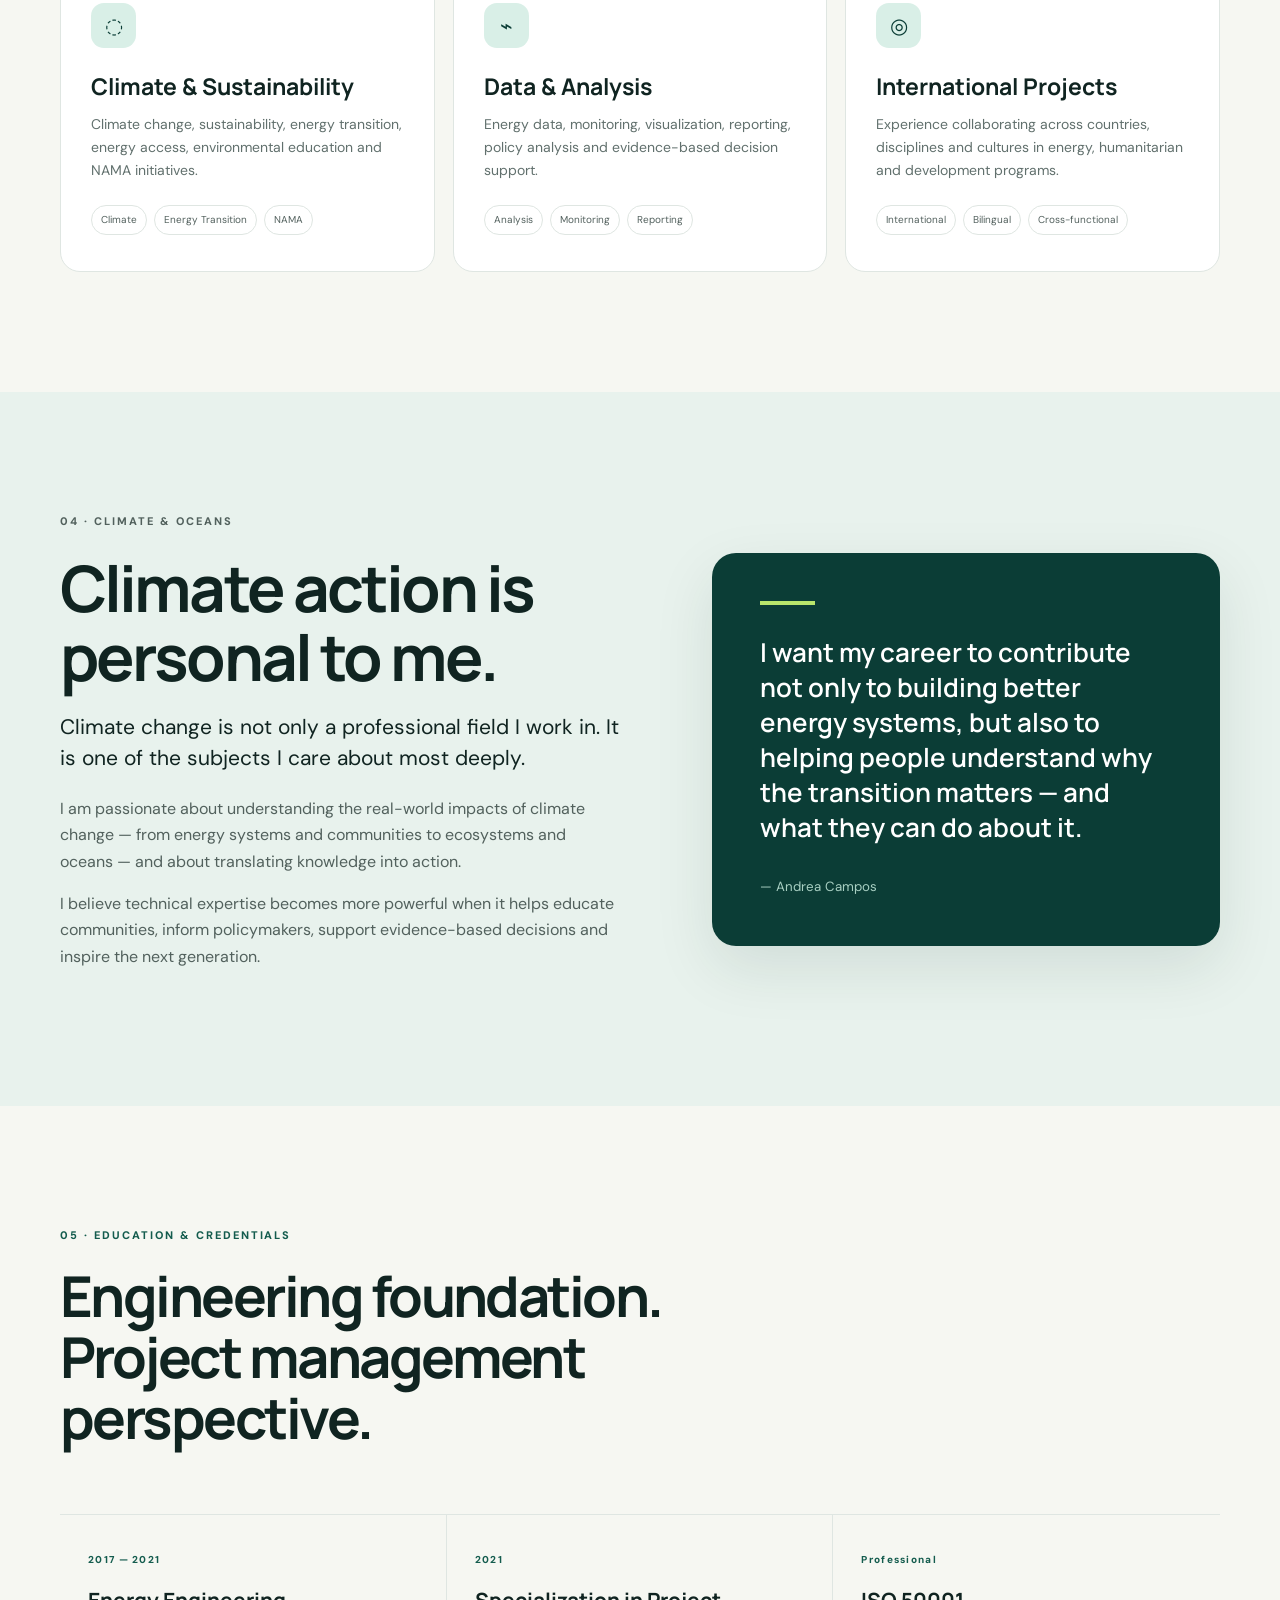
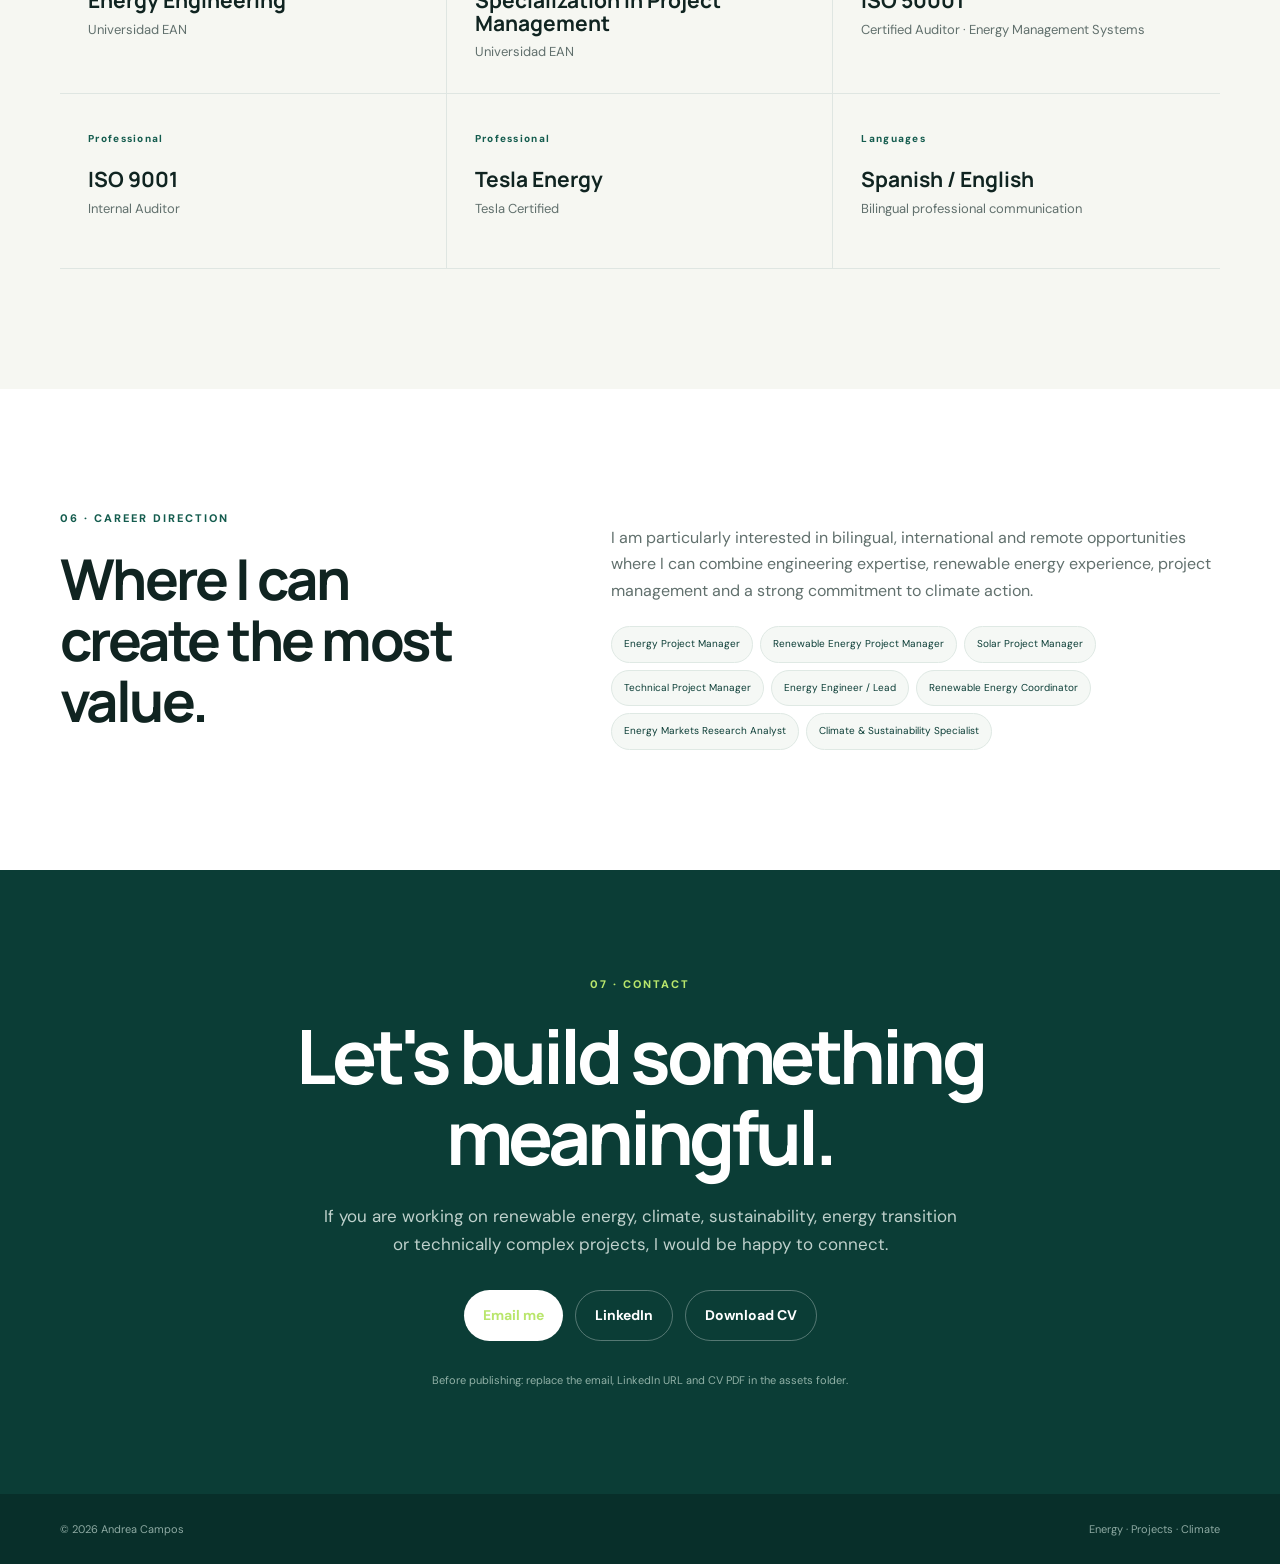
==== commit fc3b492a: "Update index.html" ====
--- a/index.html
+++ b/index.html
@@ -4,7 +4,7 @@
 <section class="hero"><div class="container hero-grid"><div class="reveal"><p class="eyebrow">ENERGY ENGINEERING · PROJECT MANAGEMENT · CLIMATE ACTION</p><h1>Engineering the energy transition. <em>Supporting climate action.</em></h1><p class="hero-text">Energy Engineer and Project Management Specialist with more than 5 years of experience across solar PV, renewable energy, energy efficiency, sustainability, international development, data analysis and technical project coordination.</p><div class="actions"><a class="btn primary" href="#experience">Explore my experience</a><a class="btn secondary" href="#contact">Let's connect</a></div><div class="meta"><span>🇨🇴 Colombia</span><span>ES / EN bilingual</span><span>Remote & international opportunities</span></div></div><div class="visual reveal"><div class="energy-card"><small>ENERGY · RENEWABLES · PROJECTS</small><div class="sun"></div><div class="card-bottom"><strong>5+</strong><span>YEARS OF<br>EXPERIENCE</span></div></div></div></div><div class="scroll">SCROLL TO EXPLORE ↓</div></section>
 <section class="section" id="about"><div class="container two"><div class="reveal"><p class="eyebrow">01 · ABOUT</p><h2>Technical expertise with a purpose beyond the project.</h2></div><div class="copy reveal"><p class="lead">My career has grown at the intersection of <strong>engineering, project coordination, renewable energy, data and climate action.</strong></p><p>I have worked on residential solar PV projects in the United States, renewable energy and energy-efficiency initiatives in Colombia, energy policy and subsidy analysis, rural energy access, international humanitarian programs and sustainability projects.</p><p>I enjoy turning complex technical requirements into organized, actionable projects — connecting engineering teams, clients, authorities, partners and stakeholders to move work from early analysis and design through permitting, monitoring and delivery.</p></div></div><div class="container pillars"><article><b>01</b><h3>Energy</h3><p>Solar PV, energy storage, energy efficiency, energy management and the energy transition.</p></article><article><b>02</b><h3>Projects</h3><p>Technical coordination, planning, permitting, documentation, monitoring and stakeholder management.</p></article><article><b>03</b><h3>Climate</h3><p>Climate change, sustainability, energy access, environmental education and international development.</p></article></div></section>
 <section class="section dark" id="experience"><div class="container"><div class="reveal"><p class="eyebrow light">02 · EXPERIENCE</p><h2>A career built across energy, projects and international work.</h2></div><div class="timeline">
-<article class="job reveal"><div class="date">APR 2024 — PRESENT</div><div><label>WINDMAR HOME FLORIDA · UNITED STATES / REMOTE</label><h3>Technical Energy Lead</h3><p>Technical and project coordination role supporting residential solar PV projects throughout the project cycle.</p><ul><li>Pre-feasibility and pre-engineering of residential solar PV systems.</li><li>PV design, technical drafting and documentation using AutoCAD and Aurora Solar.</li><li>Permit preparation, revisions and coordination with local building departments.</li><li>Application of applicable state and federal codes and requirements.</li><li>Technical coordination between engineering, permitting and project stakeholders.</li><li>Experience with Tesla Powerwall and Wall Connector systems; Tesla Certified.</li></ul></div></article>
+<article class="job reveal"><div class="date">APR 2024 — PRESENT</div><div><label>WINDMAR HOME FLORIDA · UNITED STATES / REMOTE</label><h3>Technical Energy Lead</h3><p>Technical and project coordination role supporting residential solar PV projects throughout the project cycle.</p><ul><li>Feasibility and engineering of residential solar PV systems.</li><li>PV design, technical drafting and documentation using AutoCAD and Aurora Solar.</li><li>Permit preparation, revisions and coordination with local building departments.</li><li>Application of applicable state and federal codes and requirements.</li><li>Technical coordination between engineering, permitting and project stakeholders.</li><li>Experience with Tesla Powerwall and Wall Connector systems; Tesla Certified.</li></ul></div></article>
 <article class="job reveal"><div class="date">MAY 2022 — SEP 2023</div><div><label>i-APS · UNITED STATES / REMOTE</label><h3>Data Analyst · Monitoring, Evaluation & Learning</h3><p>Supported international humanitarian and development programs through data analysis, monitoring and reporting.</p><ul><li>Data mapping, validation, cleaning, analysis and visualization.</li><li>English–Spanish–English reporting and technical documentation.</li><li>Cross-country monitoring and TPM support.</li><li>International programs connected to Syria, Cambodia, Yemen, Venezuela and Turkey.</li><li>Climate change, sustainability and renewable energy education.</li></ul></div></article>
 <article class="job reveal"><div class="date">2021 — 2022</div><div><label>UNIVERSIDAD EAN / UNDP · COLOMBIA</label><h3>Junior Project Consultant</h3><p>Supported energy policy and energy subsidy analysis, contributing technical research and analysis for policy formulation.</p></div></article>
 <article class="job reveal"><div class="date">2020 — 2021</div><div><label>MGM INGENIERÍA Y PROYECTOS · COLOMBIA</label><h3>Renewable Energy Project Coordinator</h3><p>Coordinated renewable energy and energy-efficiency projects, including technical follow-up, documentation and stakeholder coordination.</p></div></article>
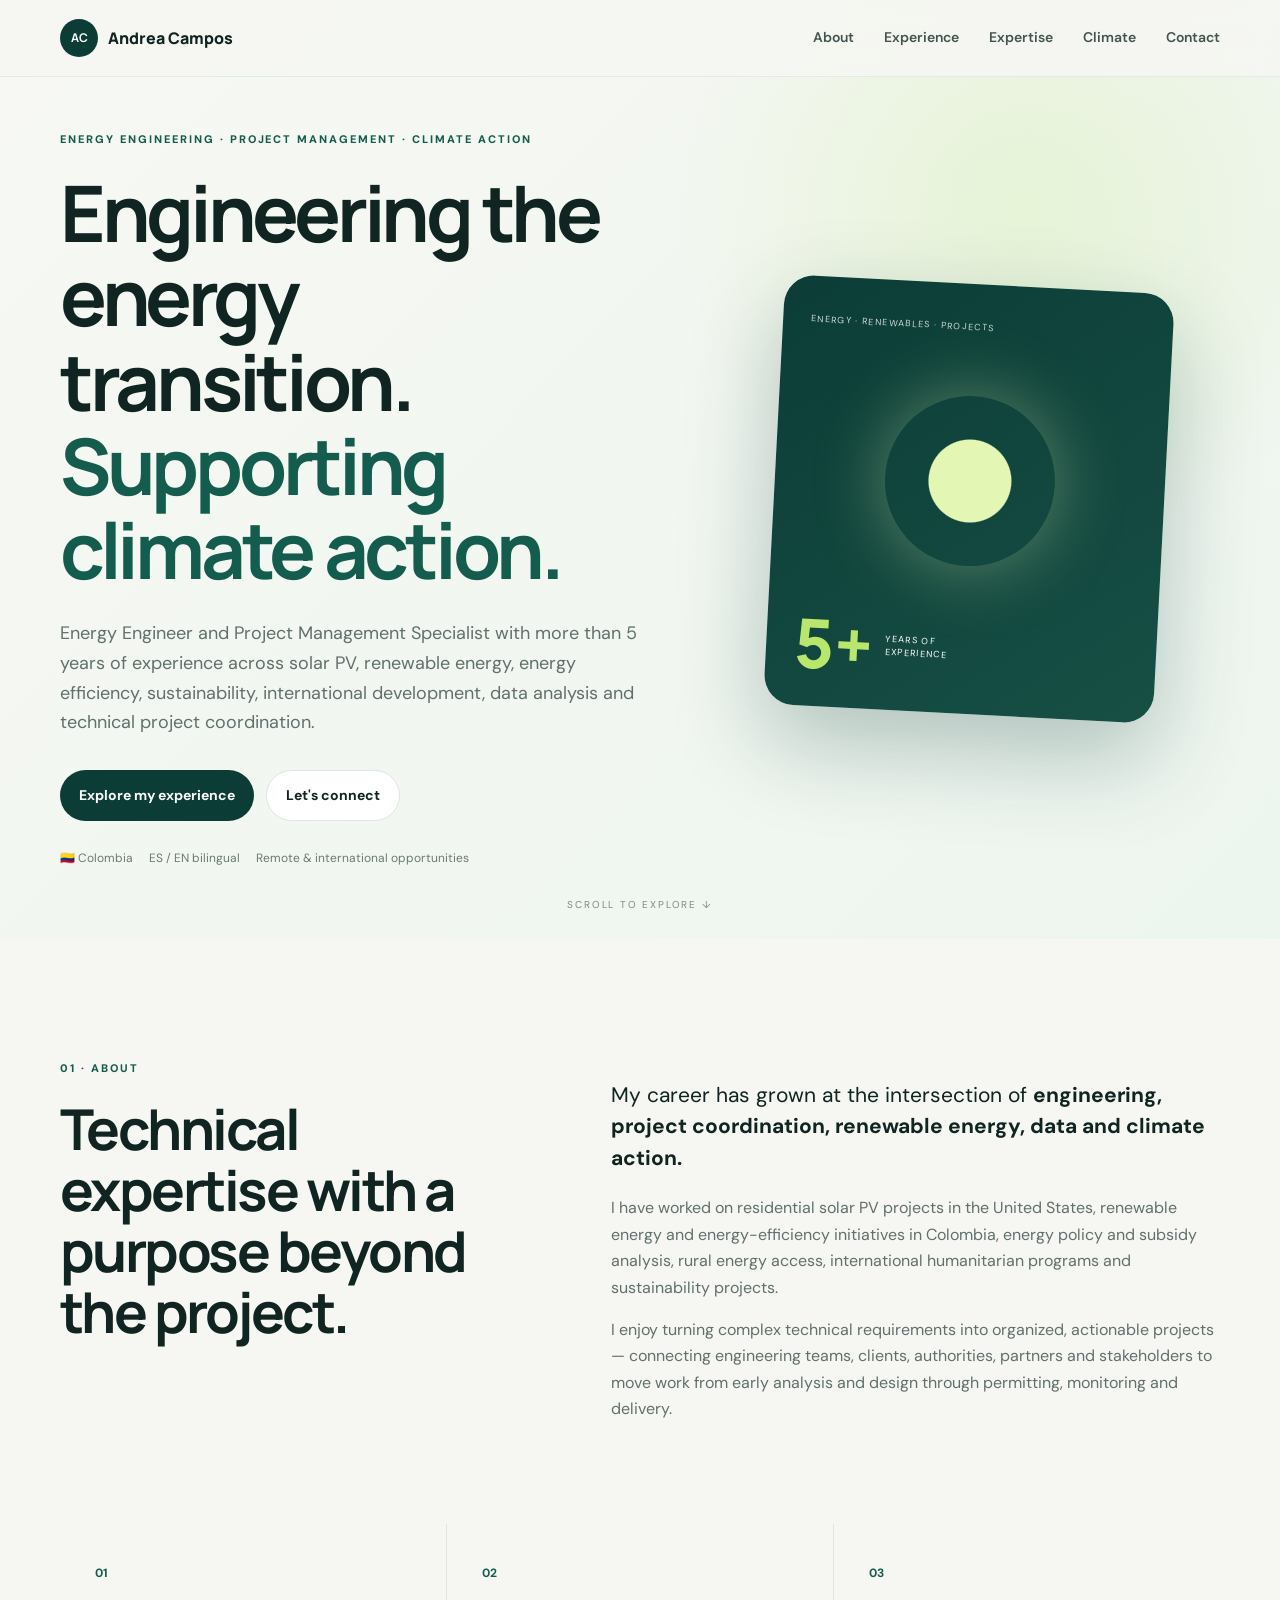
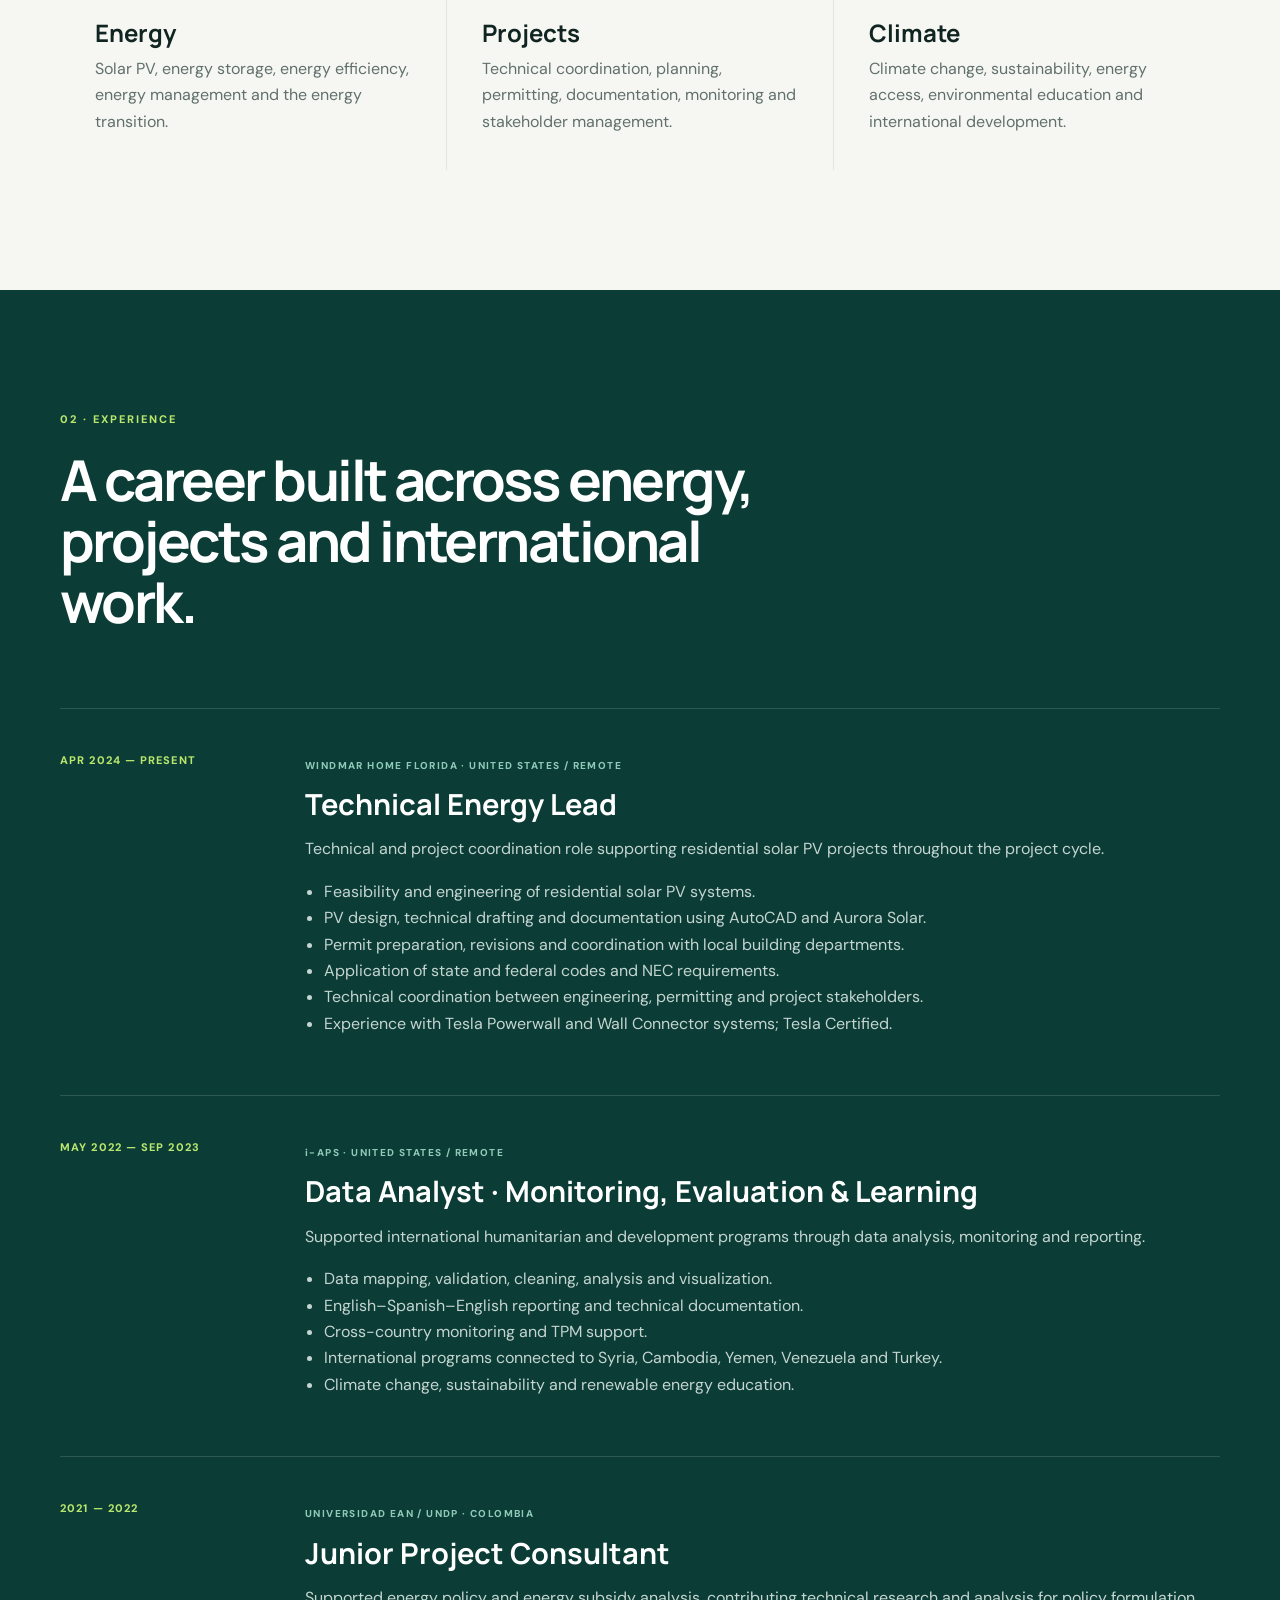
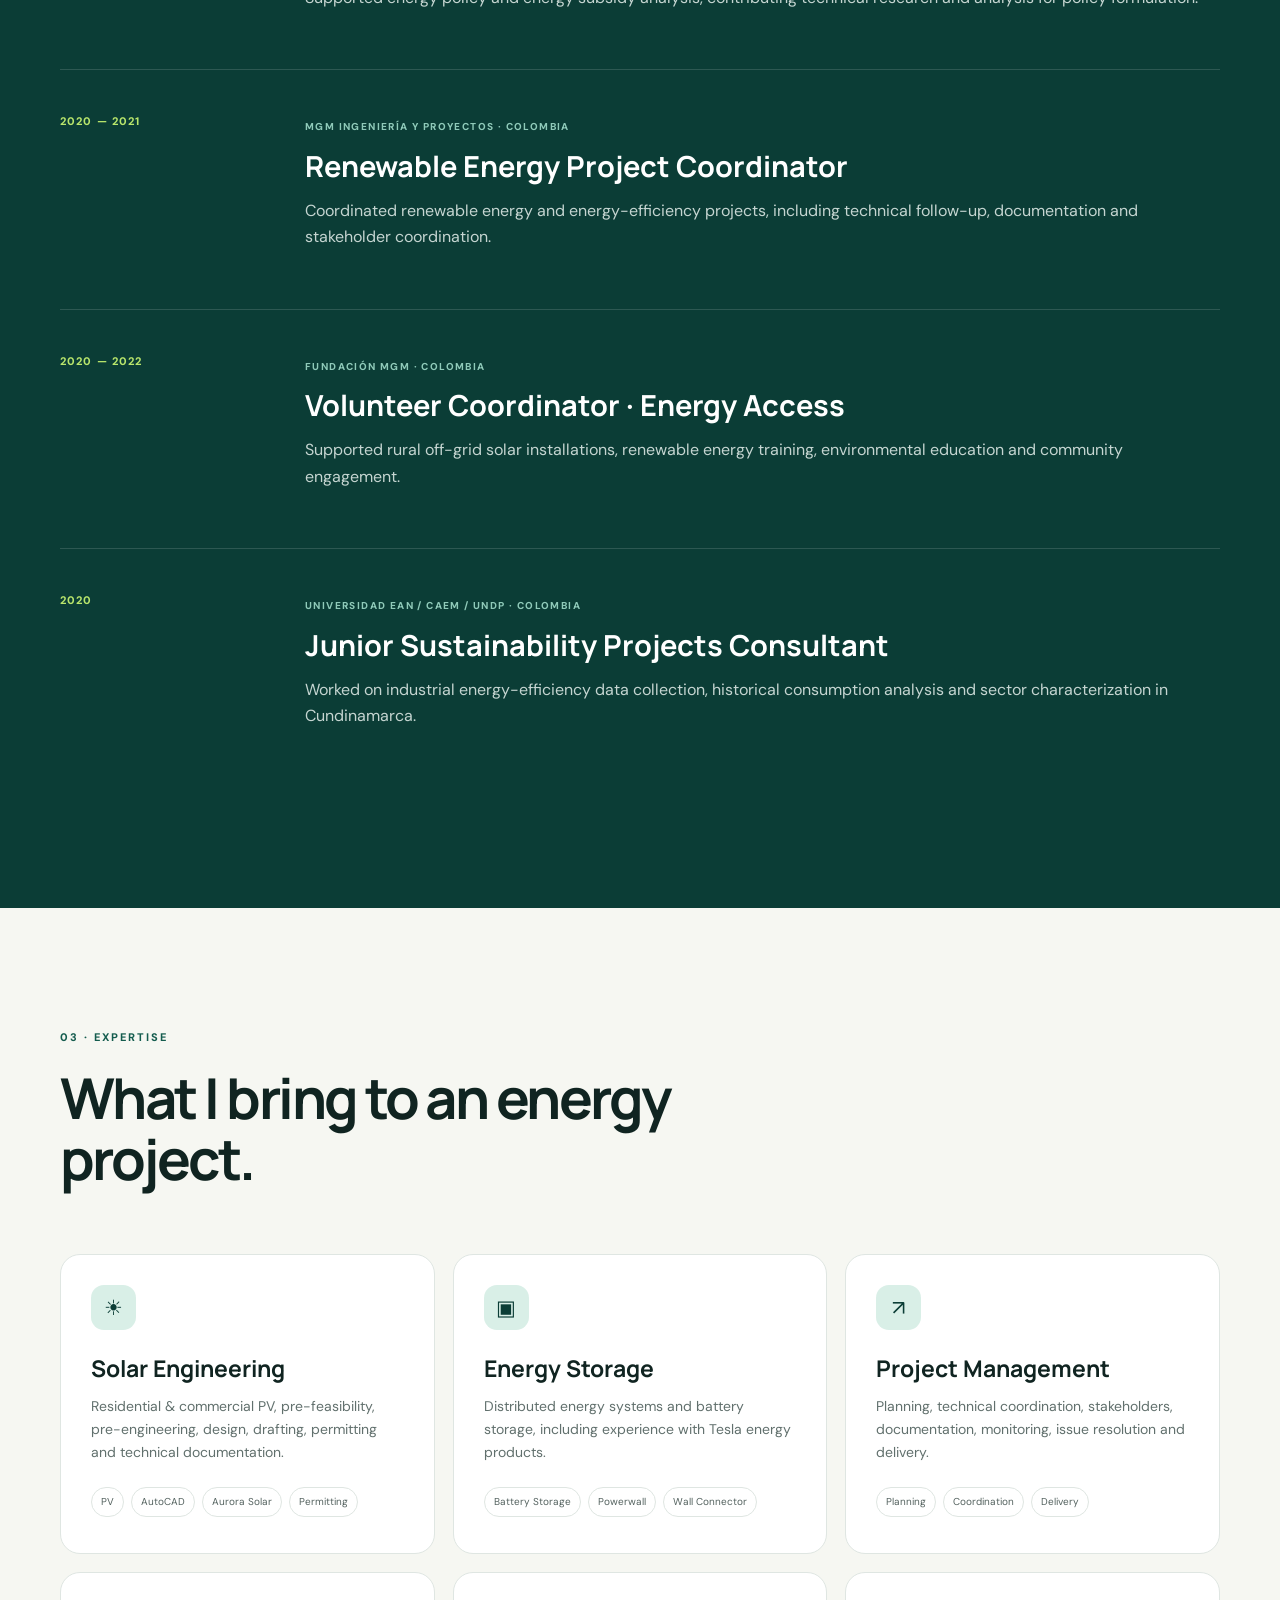
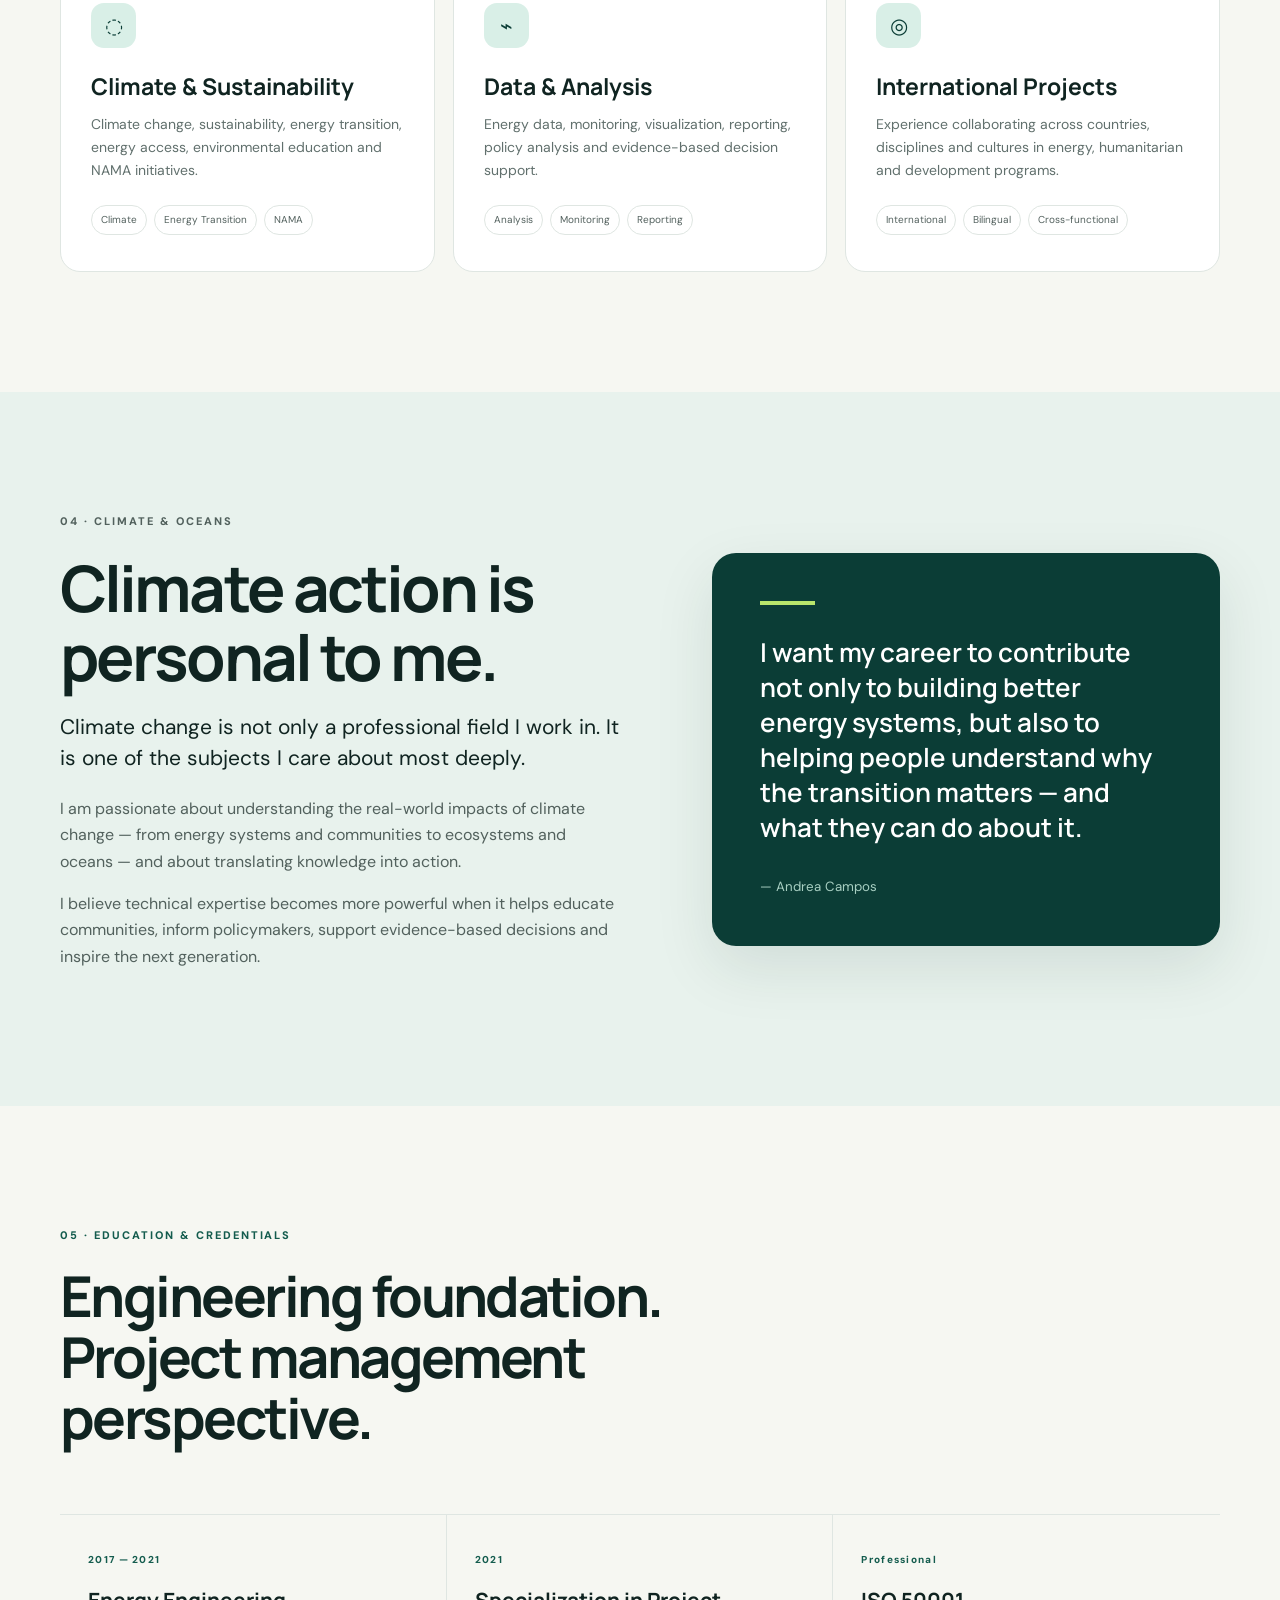
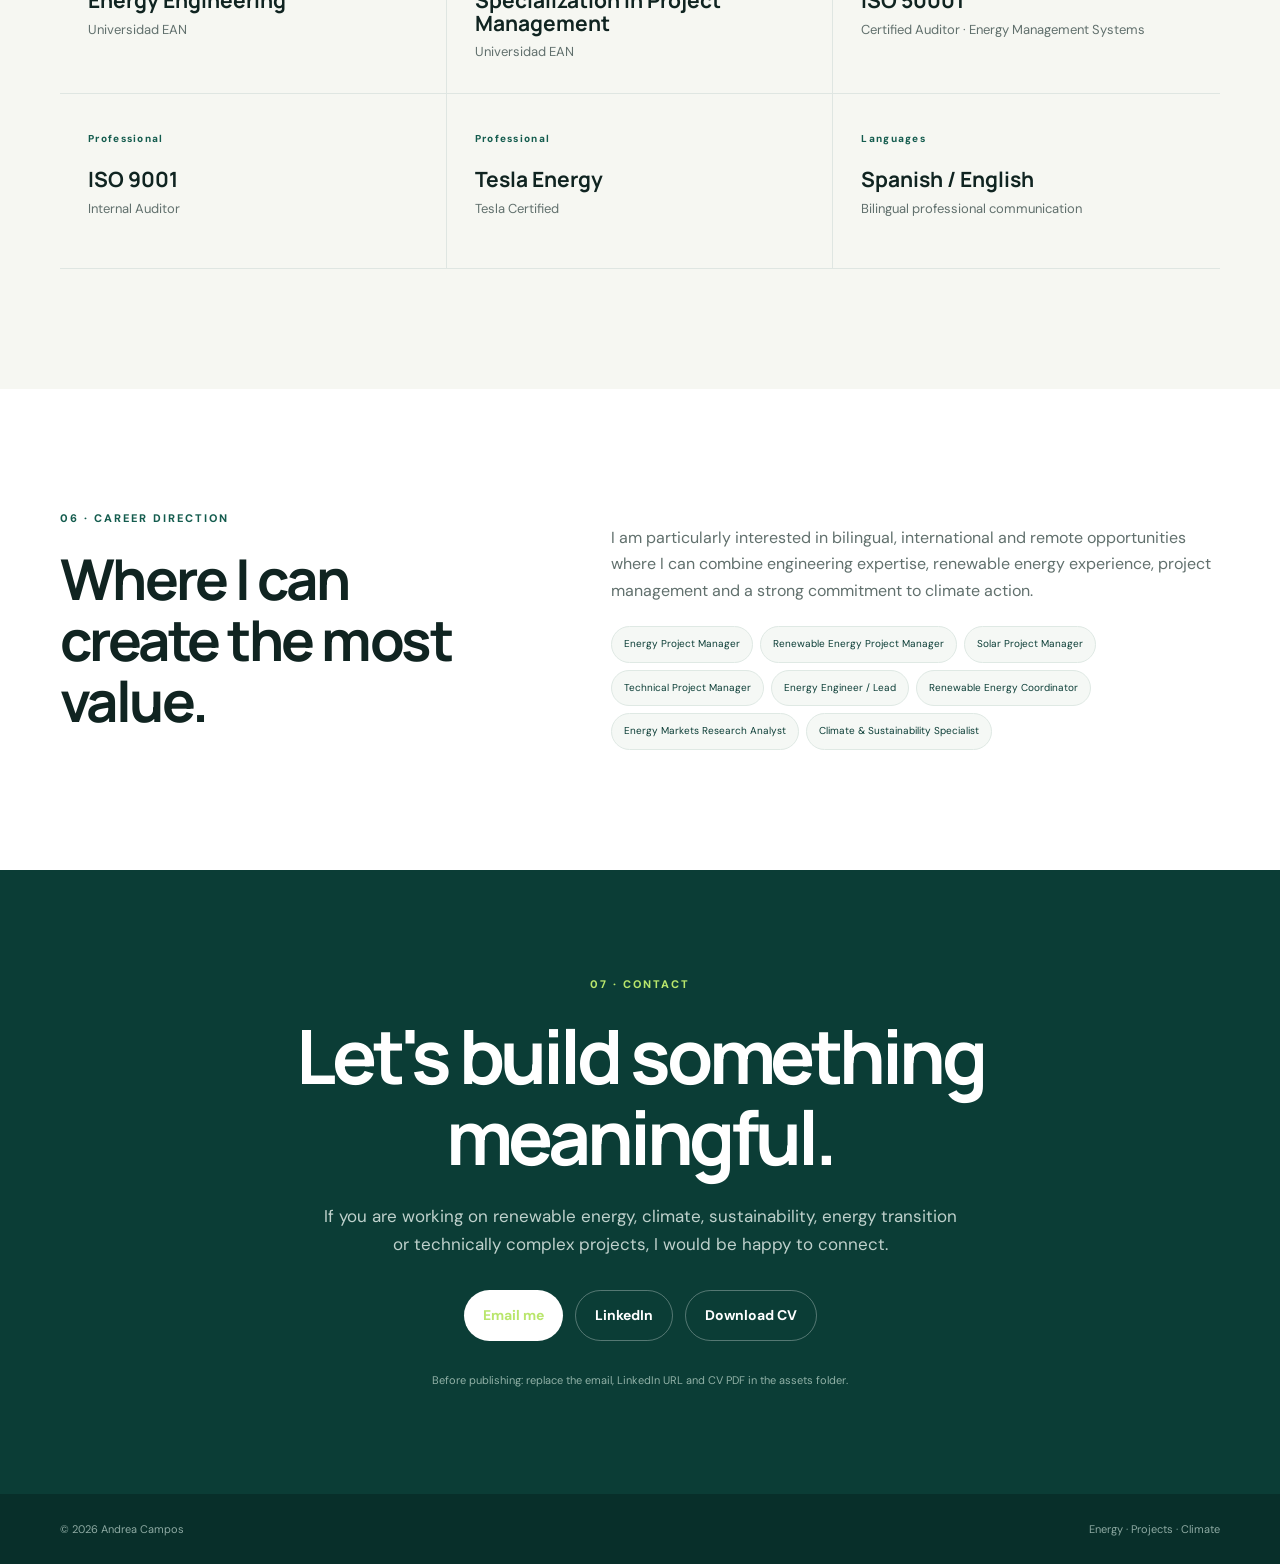
==== commit cd737026: "Update index.html" ====
--- a/index.html
+++ b/index.html
@@ -4,7 +4,7 @@
 <section class="hero"><div class="container hero-grid"><div class="reveal"><p class="eyebrow">ENERGY ENGINEERING · PROJECT MANAGEMENT · CLIMATE ACTION</p><h1>Engineering the energy transition. <em>Supporting climate action.</em></h1><p class="hero-text">Energy Engineer and Project Management Specialist with more than 5 years of experience across solar PV, renewable energy, energy efficiency, sustainability, international development, data analysis and technical project coordination.</p><div class="actions"><a class="btn primary" href="#experience">Explore my experience</a><a class="btn secondary" href="#contact">Let's connect</a></div><div class="meta"><span>🇨🇴 Colombia</span><span>ES / EN bilingual</span><span>Remote & international opportunities</span></div></div><div class="visual reveal"><div class="energy-card"><small>ENERGY · RENEWABLES · PROJECTS</small><div class="sun"></div><div class="card-bottom"><strong>5+</strong><span>YEARS OF<br>EXPERIENCE</span></div></div></div></div><div class="scroll">SCROLL TO EXPLORE ↓</div></section>
 <section class="section" id="about"><div class="container two"><div class="reveal"><p class="eyebrow">01 · ABOUT</p><h2>Technical expertise with a purpose beyond the project.</h2></div><div class="copy reveal"><p class="lead">My career has grown at the intersection of <strong>engineering, project coordination, renewable energy, data and climate action.</strong></p><p>I have worked on residential solar PV projects in the United States, renewable energy and energy-efficiency initiatives in Colombia, energy policy and subsidy analysis, rural energy access, international humanitarian programs and sustainability projects.</p><p>I enjoy turning complex technical requirements into organized, actionable projects — connecting engineering teams, clients, authorities, partners and stakeholders to move work from early analysis and design through permitting, monitoring and delivery.</p></div></div><div class="container pillars"><article><b>01</b><h3>Energy</h3><p>Solar PV, energy storage, energy efficiency, energy management and the energy transition.</p></article><article><b>02</b><h3>Projects</h3><p>Technical coordination, planning, permitting, documentation, monitoring and stakeholder management.</p></article><article><b>03</b><h3>Climate</h3><p>Climate change, sustainability, energy access, environmental education and international development.</p></article></div></section>
 <section class="section dark" id="experience"><div class="container"><div class="reveal"><p class="eyebrow light">02 · EXPERIENCE</p><h2>A career built across energy, projects and international work.</h2></div><div class="timeline">
-<article class="job reveal"><div class="date">APR 2024 — PRESENT</div><div><label>WINDMAR HOME FLORIDA · UNITED STATES / REMOTE</label><h3>Technical Energy Lead</h3><p>Technical and project coordination role supporting residential solar PV projects throughout the project cycle.</p><ul><li>Feasibility and engineering of residential solar PV systems.</li><li>PV design, technical drafting and documentation using AutoCAD and Aurora Solar.</li><li>Permit preparation, revisions and coordination with local building departments.</li><li>Application of applicable state and federal codes and requirements.</li><li>Technical coordination between engineering, permitting and project stakeholders.</li><li>Experience with Tesla Powerwall and Wall Connector systems; Tesla Certified.</li></ul></div></article>
+<article class="job reveal"><div class="date">APR 2024 — PRESENT</div><div><label>WINDMAR HOME FLORIDA · UNITED STATES / REMOTE</label><h3>Technical Energy Lead</h3><p>Technical and project coordination role supporting residential solar PV projects throughout the project cycle.</p><ul><li>Feasibility and engineering of residential solar PV systems.</li><li>PV design, technical drafting and documentation using AutoCAD and Aurora Solar.</li><li>Permit preparation, revisions and coordination with local building departments.</li><li>Application of state and federal codes and NEC requirements.</li><li>Technical coordination between engineering, permitting and project stakeholders.</li><li>Experience with Tesla Powerwall and Wall Connector systems; Tesla Certified.</li></ul></div></article>
 <article class="job reveal"><div class="date">MAY 2022 — SEP 2023</div><div><label>i-APS · UNITED STATES / REMOTE</label><h3>Data Analyst · Monitoring, Evaluation & Learning</h3><p>Supported international humanitarian and development programs through data analysis, monitoring and reporting.</p><ul><li>Data mapping, validation, cleaning, analysis and visualization.</li><li>English–Spanish–English reporting and technical documentation.</li><li>Cross-country monitoring and TPM support.</li><li>International programs connected to Syria, Cambodia, Yemen, Venezuela and Turkey.</li><li>Climate change, sustainability and renewable energy education.</li></ul></div></article>
 <article class="job reveal"><div class="date">2021 — 2022</div><div><label>UNIVERSIDAD EAN / UNDP · COLOMBIA</label><h3>Junior Project Consultant</h3><p>Supported energy policy and energy subsidy analysis, contributing technical research and analysis for policy formulation.</p></div></article>
 <article class="job reveal"><div class="date">2020 — 2021</div><div><label>MGM INGENIERÍA Y PROYECTOS · COLOMBIA</label><h3>Renewable Energy Project Coordinator</h3><p>Coordinated renewable energy and energy-efficiency projects, including technical follow-up, documentation and stakeholder coordination.</p></div></article>
